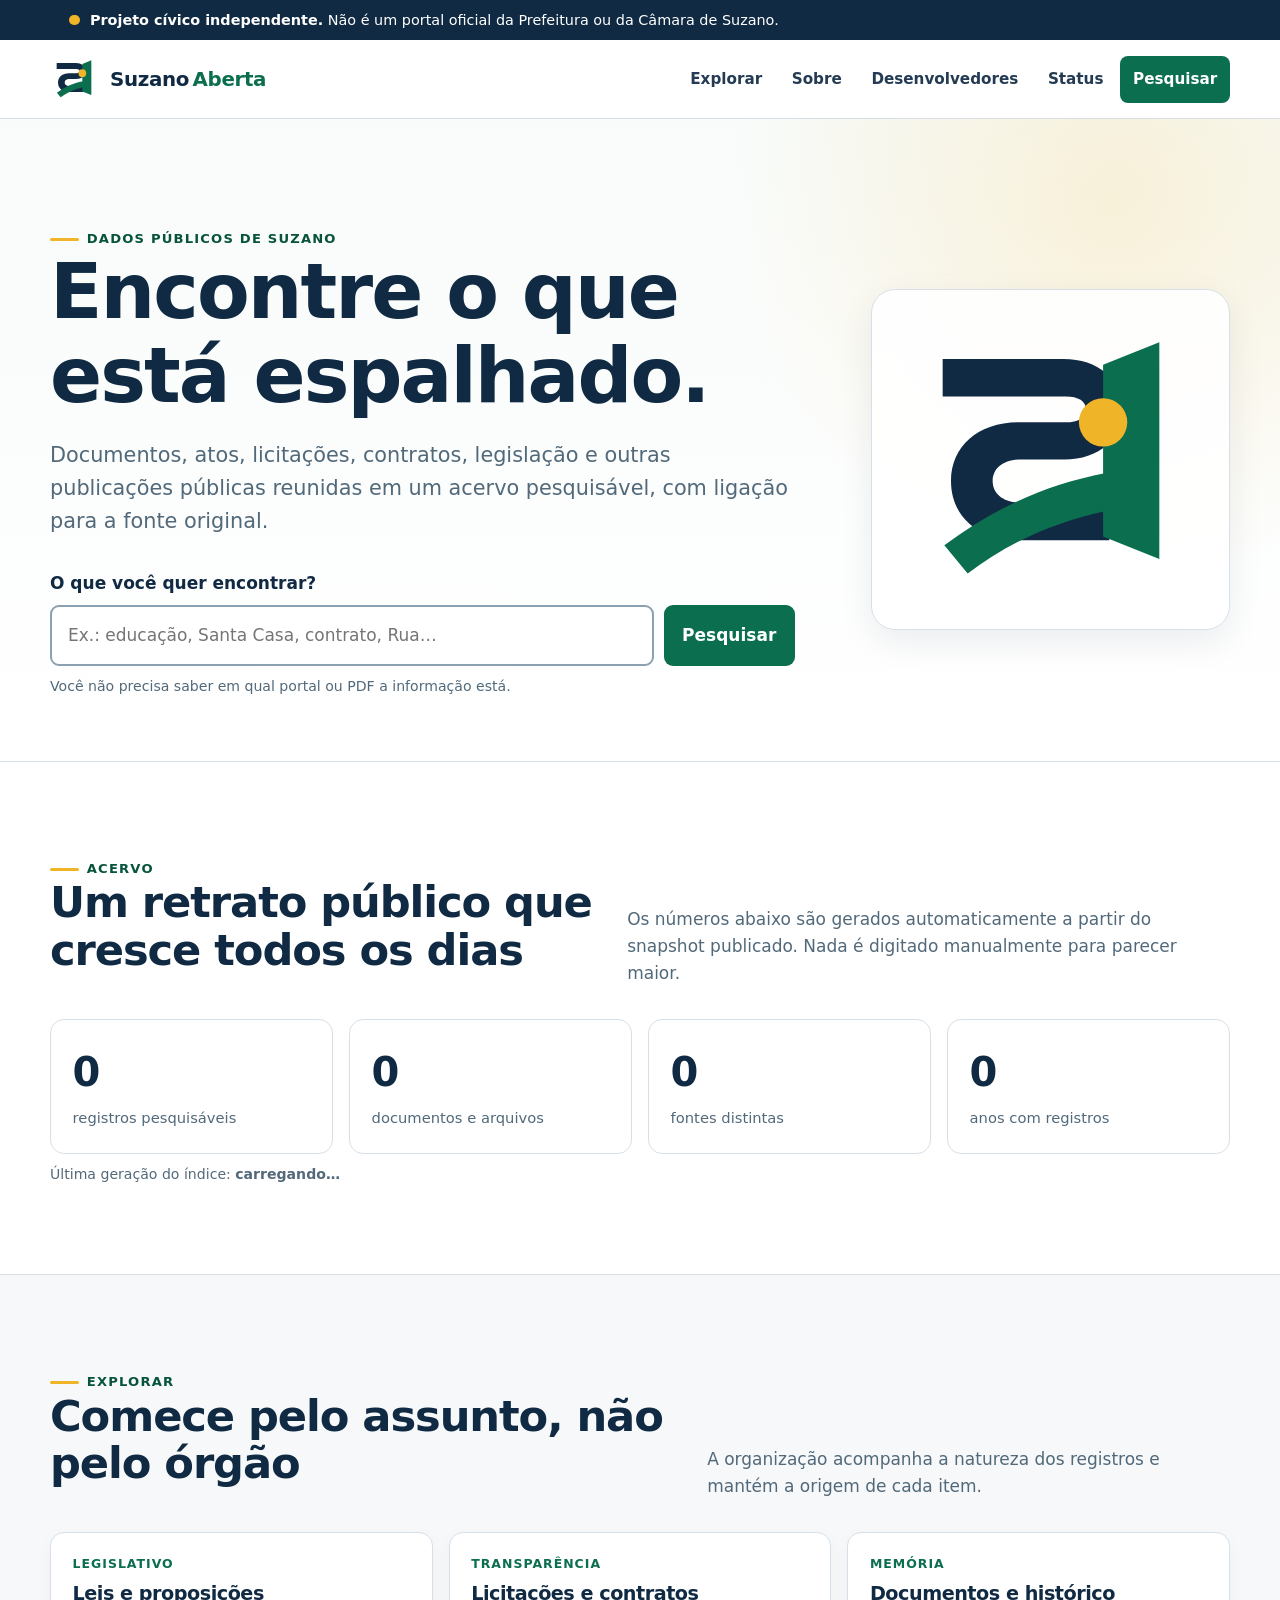
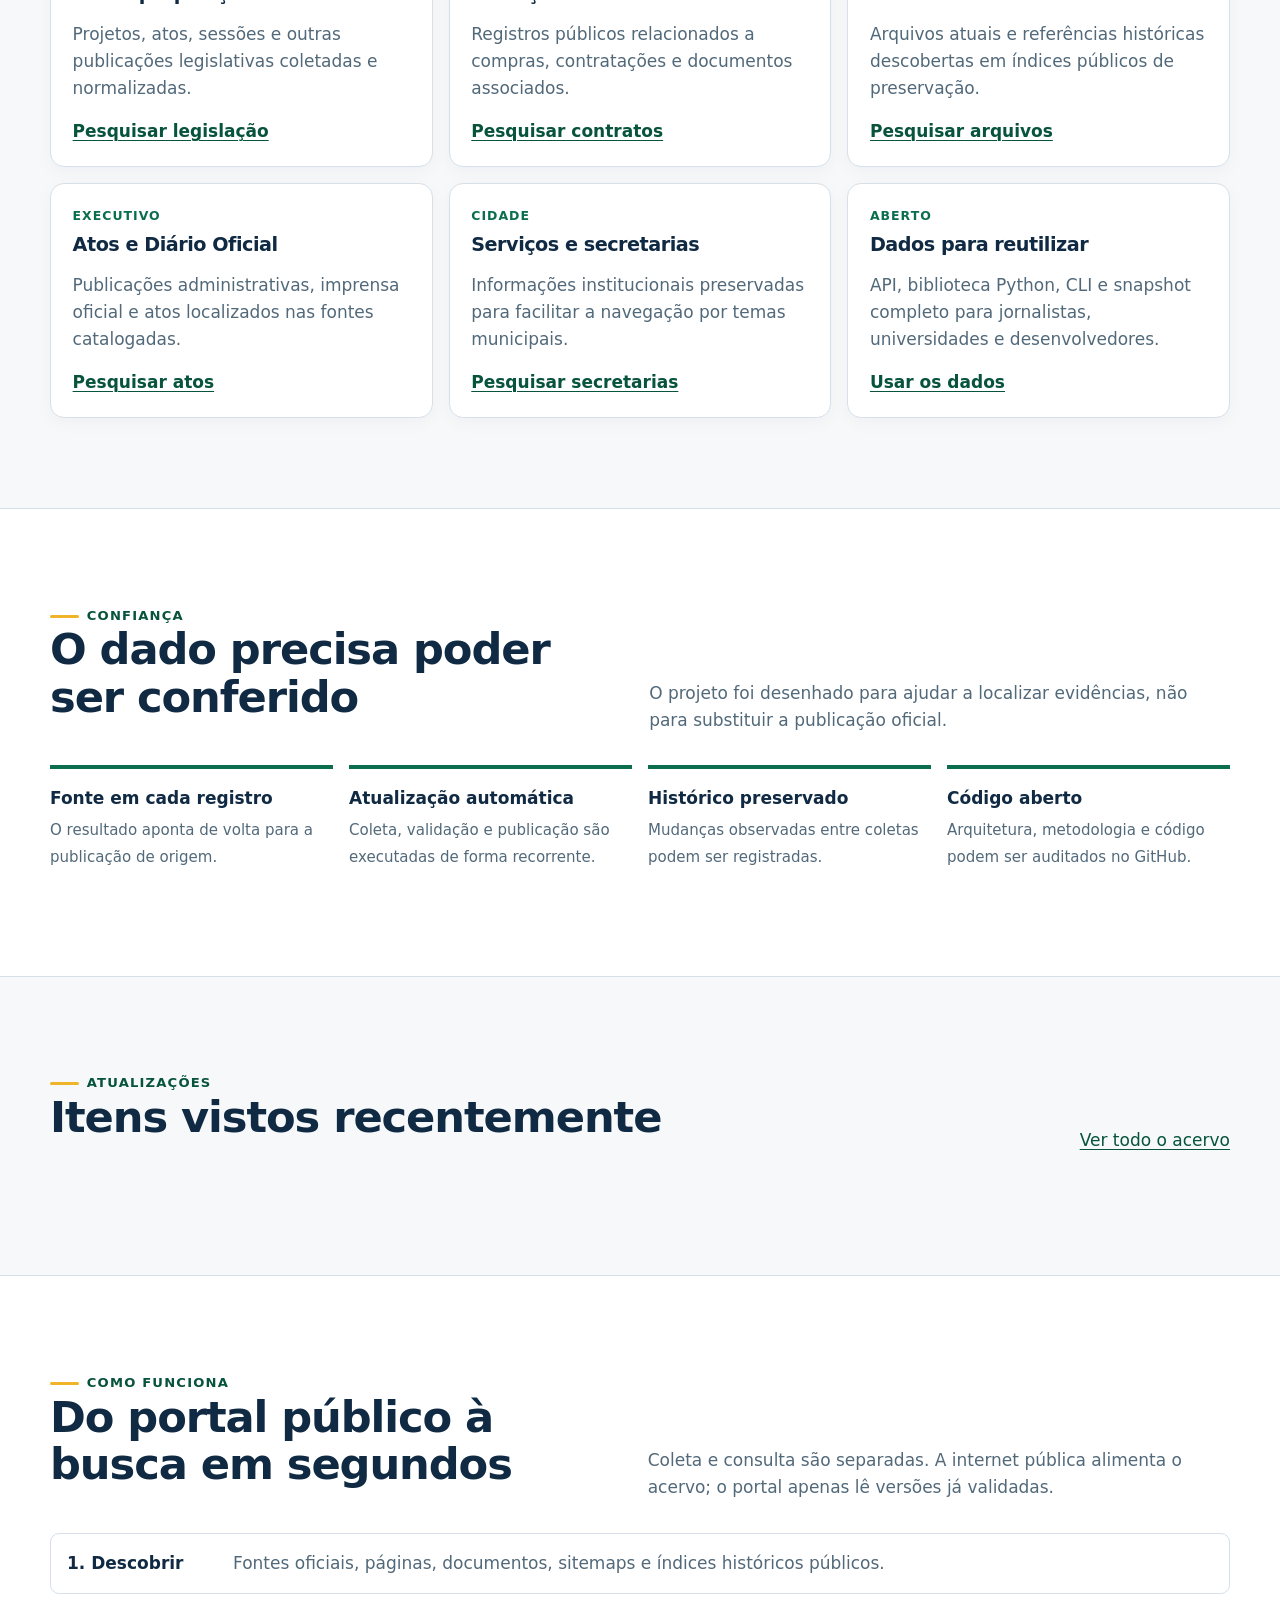
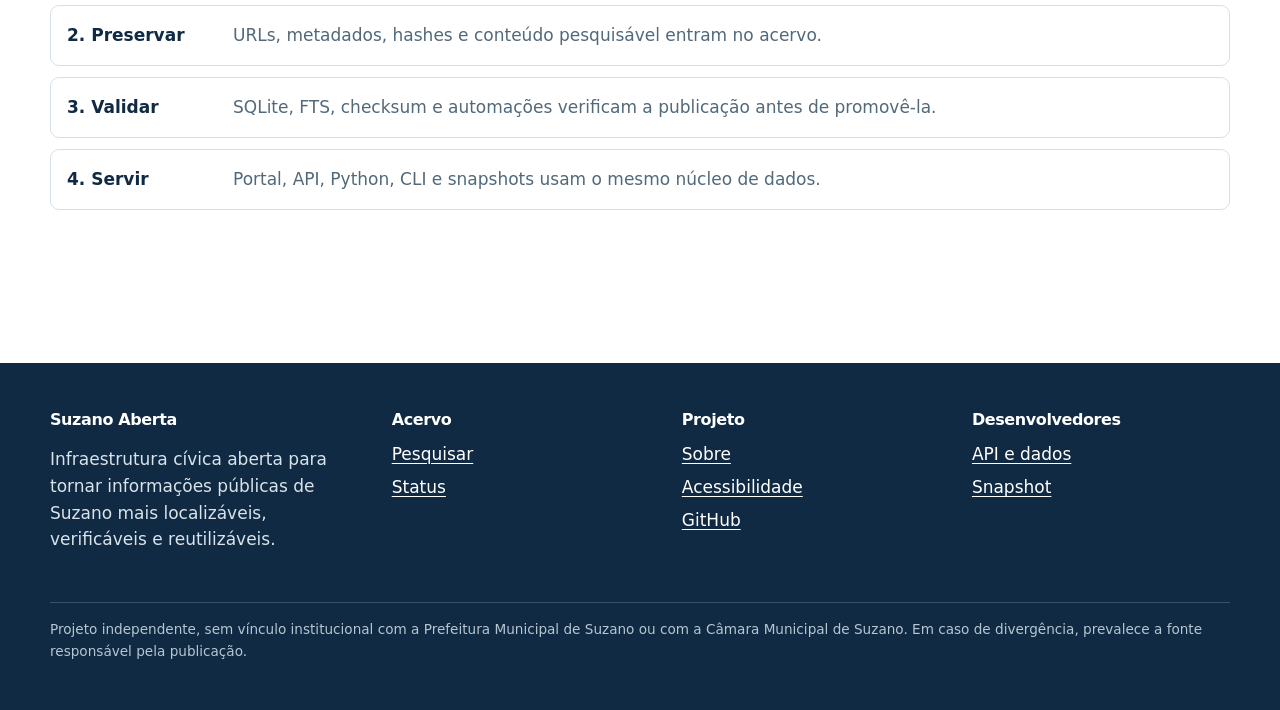
==== web/index.html @ bfa613c9 "feat: add resilient civic portal and visual identity Introduce the public GitHub Pages portal, brand" ====
<!doctype html>
<html lang="pt-BR">
<head>
  <meta charset="utf-8">
  <meta name="viewport" content="width=device-width, initial-scale=1">
  <meta name="description" content="Suzano Aberta organiza e torna pesquisáveis informações e documentos públicos relacionados a Suzano, SP.">
  <meta name="theme-color" content="#102A43">
  <meta property="og:title" content="Suzano Aberta">
  <meta property="og:description" content="Informação pública, rastreável e aberta sobre Suzano.">
  <meta property="og:type" content="website">
  <title>Suzano Aberta — informação pública de Suzano</title>
  <link rel="icon" href="./assets/favicon.svg" type="image/svg+xml">
  <link rel="manifest" href="./manifest.webmanifest">
  <link rel="stylesheet" href="./assets/styles.css">
  <script defer src="./assets/app.js"></script>
</head>
<body>
<a class="skip-link" href="#conteudo">Ir para o conteúdo</a>
<div class="independence-banner"><div class="wrap"><span class="banner-dot" aria-hidden="true"></span><span><strong>Projeto cívico independente.</strong> Não é um portal oficial da Prefeitura ou da Câmara de Suzano.</span></div></div>
<header class="site-header">
  <div class="wrap header-inner">
    <a class="brand" href="./index.html" aria-label="Suzano Aberta — início"><img src="./assets/mark.svg" alt=""><span class="brand-name"><span>Suzano</span><span>Aberta</span></span></a>
    <nav class="nav" aria-label="Navegação principal">
      <a href="./explorar.html">Explorar</a><a href="./sobre.html">Sobre</a><a href="./desenvolvedores.html">Desenvolvedores</a><a href="./status.html">Status</a><a class="nav-primary" href="./explorar.html">Pesquisar</a>
    </nav>
  </div>
</header>
<main id="conteudo">
  <section class="hero">
    <div class="wrap hero-grid">
      <div>
        <span class="eyebrow">Dados públicos de Suzano</span>
        <h1>Encontre o que está espalhado.</h1>
        <p class="lead">Documentos, atos, licitações, contratos, legislação e outras publicações públicas reunidas em um acervo pesquisável, com ligação para a fonte original.</p>
        <form class="search-box" data-search-form data-search-home="true" role="search">
          <label class="search-label" for="home-q">O que você quer encontrar?</label>
          <div class="search-row"><input id="home-q" name="q" type="search" required maxlength="200" autocomplete="off" placeholder="Ex.: educação, Santa Casa, contrato, Rua…"><button class="button" type="submit">Pesquisar</button></div>
          <p class="search-help">Você não precisa saber em qual portal ou PDF a informação está.</p>
        </form>
      </div>
      <div class="hero-card" aria-hidden="true"><img src="./assets/mark.svg" alt=""></div>
    </div>
  </section>

  <section class="section">
    <div class="wrap">
      <div class="section-head"><div><span class="eyebrow">Acervo</span><h2>Um retrato público que cresce todos os dias</h2></div><p>Os números abaixo são gerados automaticamente a partir do snapshot publicado. Nada é digitado manualmente para parecer maior.</p></div>
      <div class="stats" aria-label="Estatísticas do acervo">
        <div class="stat"><span class="stat-value" data-stat="records">—</span><span class="stat-label">registros pesquisáveis</span></div>
        <div class="stat"><span class="stat-value" data-stat="documents">—</span><span class="stat-label">documentos e arquivos</span></div>
        <div class="stat"><span class="stat-value" data-stat="sources">—</span><span class="stat-label">fontes distintas</span></div>
        <div class="stat"><span class="stat-value" data-stat="years_covered">—</span><span class="stat-label">anos com registros</span></div>
      </div>
      <p class="search-help">Última geração do índice: <strong data-generated>carregando…</strong></p>
    </div>
  </section>

  <section class="section section-tint">
    <div class="wrap">
      <div class="section-head"><div><span class="eyebrow">Explorar</span><h2>Comece pelo assunto, não pelo órgão</h2></div><p>A organização acompanha a natureza dos registros e mantém a origem de cada item.</p></div>
      <div class="cards">
        <article class="card"><div class="card-kicker">Legislativo</div><h3>Leis e proposições</h3><p>Projetos, atos, sessões e outras publicações legislativas coletadas e normalizadas.</p><a class="card-link" href="./explorar.html?q=lei">Pesquisar legislação</a></article>
        <article class="card"><div class="card-kicker">Transparência</div><h3>Licitações e contratos</h3><p>Registros públicos relacionados a compras, contratações e documentos associados.</p><a class="card-link" href="./explorar.html?q=contrato">Pesquisar contratos</a></article>
        <article class="card"><div class="card-kicker">Memória</div><h3>Documentos e histórico</h3><p>Arquivos atuais e referências históricas descobertas em índices públicos de preservação.</p><a class="card-link" href="./explorar.html?kind=arquivo&q=suzano">Pesquisar arquivos</a></article>
        <article class="card"><div class="card-kicker">Executivo</div><h3>Atos e Diário Oficial</h3><p>Publicações administrativas, imprensa oficial e atos localizados nas fontes catalogadas.</p><a class="card-link" href="./explorar.html?q=decreto">Pesquisar atos</a></article>
        <article class="card"><div class="card-kicker">Cidade</div><h3>Serviços e secretarias</h3><p>Informações institucionais preservadas para facilitar a navegação por temas municipais.</p><a class="card-link" href="./explorar.html?q=secretaria">Pesquisar secretarias</a></article>
        <article class="card"><div class="card-kicker">Aberto</div><h3>Dados para reutilizar</h3><p>API, biblioteca Python, CLI e snapshot completo para jornalistas, universidades e desenvolvedores.</p><a class="card-link" href="./desenvolvedores.html">Usar os dados</a></article>
      </div>
    </div>
  </section>

  <section class="section">
    <div class="wrap">
      <div class="section-head"><div><span class="eyebrow">Confiança</span><h2>O dado precisa poder ser conferido</h2></div><p>O projeto foi desenhado para ajudar a localizar evidências, não para substituir a publicação oficial.</p></div>
      <div class="trust-grid">
        <div class="trust-item"><strong>Fonte em cada registro</strong><span>O resultado aponta de volta para a publicação de origem.</span></div>
        <div class="trust-item"><strong>Atualização automática</strong><span>Coleta, validação e publicação são executadas de forma recorrente.</span></div>
        <div class="trust-item"><strong>Histórico preservado</strong><span>Mudanças observadas entre coletas podem ser registradas.</span></div>
        <div class="trust-item"><strong>Código aberto</strong><span>Arquitetura, metodologia e código podem ser auditados no GitHub.</span></div>
      </div>
    </div>
  </section>

  <section class="section section-tint">
    <div class="wrap">
      <div class="section-head"><div><span class="eyebrow">Atualizações</span><h2>Itens vistos recentemente</h2></div><a href="./explorar.html">Ver todo o acervo</a></div>
      <ul class="result-list" data-latest-list><li class="loading">Carregando últimas publicações…</li></ul>
    </div>
  </section>

  <section class="section">
    <div class="wrap">
      <div class="section-head"><div><span class="eyebrow">Como funciona</span><h2>Do portal público à busca em segundos</h2></div><p>Coleta e consulta são separadas. A internet pública alimenta o acervo; o portal apenas lê versões já validadas.</p></div>
      <div class="architecture">
        <div class="arch-row"><strong>1. Descobrir</strong><span>Fontes oficiais, páginas, documentos, sitemaps e índices históricos públicos.</span></div>
        <div class="arch-row"><strong>2. Preservar</strong><span>URLs, metadados, hashes e conteúdo pesquisável entram no acervo.</span></div>
        <div class="arch-row"><strong>3. Validar</strong><span>SQLite, FTS, checksum e automações verificam a publicação antes de promovê-la.</span></div>
        <div class="arch-row"><strong>4. Servir</strong><span>Portal, API, Python, CLI e snapshots usam o mesmo núcleo de dados.</span></div>
      </div>
    </div>
  </section>
</main>
<footer class="footer"><div class="wrap"><div class="footer-grid"><div><h2>Suzano Aberta</h2><p>Infraestrutura cívica aberta para tornar informações públicas de Suzano mais localizáveis, verificáveis e reutilizáveis.</p></div><div><h3>Acervo</h3><ul><li><a href="./explorar.html">Pesquisar</a></li><li><a href="./status.html">Status</a></li></ul></div><div><h3>Projeto</h3><ul><li><a href="./sobre.html">Sobre</a></li><li><a href="./acessibilidade.html">Acessibilidade</a></li><li><a href="https://github.com/MukaSanches/suzano-aberta">GitHub</a></li></ul></div><div><h3>Desenvolvedores</h3><ul><li><a href="./desenvolvedores.html">API e dados</a></li><li><a href="https://github.com/MukaSanches/suzano-aberta/releases/tag/data-latest">Snapshot</a></li></ul></div></div><div class="footer-small">Projeto independente, sem vínculo institucional com a Prefeitura Municipal de Suzano ou com a Câmara Municipal de Suzano. Em caso de divergência, prevalece a fonte responsável pela publicação.</div></div></footer>
</body>
</html>
---- web/assets/styles.css ----
:root {
  color-scheme: light;
  --ink: #102a43;
  --ink-2: #243b53;
  --muted: #52697a;
  --green: #0b6e4f;
  --green-dark: #07533c;
  --green-soft: #e9f5ef;
  --gold: #f0b429;
  --gold-soft: #fff7d6;
  --surface: #ffffff;
  --surface-2: #f6f8fa;
  --surface-3: #edf2f7;
  --line: #d7e0e8;
  --danger: #a61b1b;
  --focus: #ffbf47;
  --shadow: 0 12px 34px rgba(16, 42, 67, .08);
  --radius: 14px;
  --radius-sm: 9px;
  --max: 1180px;
}

* { box-sizing: border-box; }
html { scroll-behavior: smooth; }
body {
  margin: 0;
  background: var(--surface);
  color: var(--ink-2);
  font-family: Inter, ui-sans-serif, system-ui, -apple-system, BlinkMacSystemFont, "Segoe UI", sans-serif;
  font-size: 17px;
  line-height: 1.58;
  text-rendering: optimizeLegibility;
}
img, svg { max-width: 100%; }
a { color: var(--green-dark); text-decoration-thickness: .08em; text-underline-offset: .18em; }
a:hover { text-decoration-thickness: .13em; }
button, input, select { font: inherit; }
button, a, input, select { -webkit-tap-highlight-color: transparent; }
:focus-visible { outline: 4px solid var(--focus); outline-offset: 3px; }
[hidden] { display: none !important; }

.skip-link {
  position: fixed; z-index: 1000; left: 1rem; top: 1rem;
  transform: translateY(-180%); background: #fff; color: #000;
  padding: .75rem 1rem; border: 2px solid #000; font-weight: 700;
}
.skip-link:focus { transform: none; }

.independence-banner { background: var(--ink); color: #fff; font-size: .9rem; }
.independence-banner .wrap { padding: .55rem 1.2rem; display: flex; gap: .65rem; align-items: center; }
.independence-banner strong { color: #fff; }
.independence-banner a { color: #fff; }
.banner-dot { width: .65rem; height: .65rem; border-radius: 50%; background: var(--gold); flex: 0 0 auto; }

.wrap { width: min(100% - 2rem, var(--max)); margin-inline: auto; }
.site-header { border-bottom: 1px solid var(--line); background: rgba(255,255,255,.96); position: sticky; top: 0; z-index: 50; backdrop-filter: blur(10px); }
.header-inner { min-height: 78px; display: flex; align-items: center; justify-content: space-between; gap: 1.5rem; }
.brand { display: inline-flex; align-items: center; gap: .75rem; color: var(--ink); text-decoration: none; font-weight: 800; letter-spacing: -.02em; }
.brand img { width: 48px; height: 48px; }
.brand-name { display: flex; gap: .22rem; font-size: 1.24rem; white-space: nowrap; }
.brand-name span:last-child { color: var(--green); }
.nav { display: flex; flex-wrap: wrap; gap: .25rem; align-items: center; }
.nav a { text-decoration: none; color: var(--ink-2); padding: .7rem .8rem; border-radius: .5rem; font-weight: 650; font-size: .95rem; }
.nav a:hover, .nav a[aria-current="page"] { background: var(--surface-2); color: var(--ink); }
.nav .nav-primary { background: var(--green); color: #fff; }
.nav .nav-primary:hover { background: var(--green-dark); color: #fff; }

.hero { padding: clamp(3.2rem, 8vw, 7rem) 0 4rem; background:
  radial-gradient(circle at 87% 13%, rgba(240,180,41,.16), transparent 24rem),
  linear-gradient(180deg, #f8fbfa 0%, #fff 100%); border-bottom: 1px solid var(--line); }
.hero-grid { display: grid; grid-template-columns: minmax(0, 1.35fr) minmax(270px, .65fr); gap: clamp(2rem, 6vw, 5rem); align-items: center; }
.eyebrow { display: inline-flex; align-items: center; gap: .5rem; color: var(--green-dark); font-weight: 800; font-size: .82rem; letter-spacing: .09em; text-transform: uppercase; }
.eyebrow::before { content: ""; width: 1.8rem; height: 3px; background: var(--gold); border-radius: 4px; }
h1, h2, h3 { color: var(--ink); line-height: 1.1; margin: 0 0 .75rem; letter-spacing: -.025em; }
h1 { font-size: clamp(2.55rem, 6vw, 5rem); max-width: 13ch; }
h2 { font-size: clamp(1.8rem, 4vw, 2.7rem); }
h3 { font-size: 1.2rem; }
.lead { font-size: clamp(1.08rem, 2vw, 1.3rem); max-width: 65ch; color: var(--muted); }
.hero-card { border: 1px solid var(--line); border-radius: 24px; padding: 1.2rem; box-shadow: var(--shadow); background: rgba(255,255,255,.92); }
.hero-card img { display: block; width: 100%; max-width: 300px; margin: auto; }

.search-box { margin-top: 2rem; max-width: 790px; }
.search-label { display: block; color: var(--ink); font-weight: 800; margin-bottom: .5rem; }
.search-row { display: grid; grid-template-columns: minmax(0, 1fr) auto; gap: .6rem; }
.search-row input { min-width: 0; width: 100%; border: 2px solid #8ba1b1; border-radius: var(--radius-sm); padding: .95rem 1rem; color: var(--ink); background: #fff; }
.search-row input:hover { border-color: var(--ink-2); }
.button { display: inline-flex; align-items: center; justify-content: center; gap: .45rem; border: 0; border-radius: var(--radius-sm); padding: .9rem 1.15rem; font-weight: 800; cursor: pointer; text-decoration: none; background: var(--green); color: #fff; }
.button:hover { background: var(--green-dark); color: #fff; }
.button-secondary { background: var(--ink); }
.button-secondary:hover { background: #081d2f; }
.button-quiet { background: var(--surface-2); color: var(--ink); border: 1px solid var(--line); }
.button-quiet:hover { background: var(--surface-3); color: var(--ink); }
.search-help { margin: .55rem 0 0; color: var(--muted); font-size: .88rem; }

.section { padding: clamp(3.4rem, 7vw, 6rem) 0; }
.section-tint { background: var(--surface-2); border-block: 1px solid var(--line); }
.section-head { display: flex; justify-content: space-between; gap: 2rem; align-items: end; margin-bottom: 2rem; }
.section-head p { max-width: 62ch; color: var(--muted); margin: 0; }

.stats { display: grid; grid-template-columns: repeat(4, minmax(0,1fr)); gap: 1rem; }
.stat { padding: 1.35rem; border: 1px solid var(--line); border-radius: var(--radius); background: #fff; }
.stat-value { display: block; color: var(--ink); font-weight: 850; font-size: clamp(1.65rem, 4vw, 2.5rem); letter-spacing: -.03em; }
.stat-label { color: var(--muted); font-size: .92rem; }

.cards { display: grid; grid-template-columns: repeat(3, minmax(0,1fr)); gap: 1rem; }
.card { border: 1px solid var(--line); border-radius: var(--radius); padding: 1.35rem; background: #fff; box-shadow: 0 5px 18px rgba(16,42,67,.035); }
.card p { color: var(--muted); margin-bottom: 0; }
.card-kicker { font-size: .78rem; font-weight: 800; text-transform: uppercase; color: var(--green); letter-spacing: .08em; margin-bottom: .55rem; }
.card-link { display: inline-flex; margin-top: 1rem; font-weight: 750; }

.trust-grid { display: grid; grid-template-columns: repeat(4,minmax(0,1fr)); gap: 1rem; }
.trust-item { padding: 1rem 0; border-top: 4px solid var(--green); }
.trust-item strong { display: block; color: var(--ink); margin-bottom: .25rem; }
.trust-item span { color: var(--muted); font-size: .94rem; }

.notice { border-left: 5px solid var(--gold); background: var(--gold-soft); padding: 1rem 1.1rem; border-radius: 0 var(--radius-sm) var(--radius-sm) 0; }
.notice strong { color: var(--ink); }
.status-line { display: inline-flex; align-items: center; gap: .45rem; color: var(--muted); font-size: .9rem; }
.status-dot { width: .65rem; height: .65rem; border-radius: 50%; background: #687a8a; }
.status-dot.ok { background: #16854c; }
.status-dot.warn { background: #d68100; }
.status-dot.bad { background: #c92a2a; }

.results-shell { display: grid; grid-template-columns: 260px minmax(0,1fr); gap: 2rem; align-items: start; }
.filters { border: 1px solid var(--line); border-radius: var(--radius); padding: 1rem; background: #fff; position: sticky; top: 100px; }
.field { margin-bottom: 1rem; }
.field label { display: block; color: var(--ink); font-weight: 750; margin-bottom: .4rem; }
.field select, .field input { width: 100%; border: 1px solid #8ba1b1; border-radius: 8px; padding: .7rem; background: #fff; color: var(--ink); }
.result-meta { display: flex; flex-wrap: wrap; gap: .45rem .8rem; color: var(--muted); font-size: .85rem; }
.result-list { list-style: none; margin: 0; padding: 0; }
.result { padding: 1.35rem 0; border-bottom: 1px solid var(--line); }
.result:first-child { padding-top: .4rem; }
.result-title { margin: .2rem 0 .35rem; font-size: 1.2rem; }
.result-title a { color: var(--ink); }
.tag { display: inline-flex; align-items: center; border-radius: 999px; padding: .23rem .58rem; font-size: .76rem; font-weight: 800; background: var(--green-soft); color: var(--green-dark); }
.result-actions { display: flex; flex-wrap: wrap; gap: .8rem; margin-top: .65rem; font-size: .92rem; }
.result-count { font-weight: 750; color: var(--ink); }
.empty { padding: 2rem; background: var(--surface-2); border: 1px dashed #a9b9c5; border-radius: var(--radius); }
.loading { display: inline-flex; gap: .55rem; align-items: center; color: var(--muted); }
.loading::before { content: ""; width: .9rem; height: .9rem; border-radius: 50%; border: 2px solid var(--line); border-top-color: var(--green); animation: spin .7s linear infinite; }
@keyframes spin { to { transform: rotate(360deg); } }

.page-hero { padding: 3.5rem 0 2.7rem; background: var(--surface-2); border-bottom: 1px solid var(--line); }
.page-hero h1 { font-size: clamp(2.2rem, 5vw, 3.8rem); max-width: none; }
.prose { max-width: 790px; }
.prose h2 { margin-top: 2.6rem; font-size: 1.8rem; }
.prose h3 { margin-top: 2rem; }
.prose p, .prose li { color: #334e68; }
.prose code, pre { font-family: ui-monospace, SFMono-Regular, Menlo, Consolas, monospace; }
pre { overflow-x: auto; background: #081d2f; color: #eef6fb; padding: 1rem; border-radius: var(--radius-sm); line-height: 1.5; }
code { font-size: .9em; }
.table-wrap { overflow-x: auto; }
table { border-collapse: collapse; width: 100%; }
th, td { text-align: left; padding: .75rem; border-bottom: 1px solid var(--line); vertical-align: top; }
th { color: var(--ink); background: var(--surface-2); }

.architecture { display: grid; gap: .7rem; margin-top: 1.6rem; }
.arch-row { display: grid; grid-template-columns: 150px 1fr; gap: 1rem; padding: 1rem; border: 1px solid var(--line); border-radius: var(--radius-sm); }
.arch-row strong { color: var(--ink); }
.arch-row span { color: var(--muted); }

.footer { margin-top: 4rem; padding: 3rem 0; background: var(--ink); color: #d9e3ea; }
.footer a { color: #fff; }
.footer-grid { display: grid; grid-template-columns: 1.2fr repeat(3,1fr); gap: 2rem; }
.footer h2, .footer h3 { color: #fff; font-size: 1rem; }
.footer ul { list-style: none; padding: 0; margin: .5rem 0 0; }
.footer li { margin: .4rem 0; }
.footer-small { margin-top: 2rem; padding-top: 1rem; border-top: 1px solid rgba(255,255,255,.18); font-size: .85rem; color: #b7c6d1; }

@media (max-width: 900px) {
  .header-inner { align-items: flex-start; padding: .75rem 0; flex-direction: column; gap: .5rem; }
  .site-header { position: static; }
  .nav { width: 100%; overflow-x: auto; flex-wrap: nowrap; padding-bottom: .25rem; }
  .hero-grid, .results-shell { grid-template-columns: 1fr; }
  .hero-card { display: none; }
  .filters { position: static; }
  .stats, .trust-grid { grid-template-columns: repeat(2,minmax(0,1fr)); }
  .cards { grid-template-columns: repeat(2,minmax(0,1fr)); }
  .footer-grid { grid-template-columns: repeat(2,minmax(0,1fr)); }
}

@media (max-width: 620px) {
  body { font-size: 16px; }
  .wrap { width: min(100% - 1.25rem, var(--max)); }
  .search-row { grid-template-columns: 1fr; }
  .stats, .trust-grid, .cards, .footer-grid { grid-template-columns: 1fr; }
  .section-head { align-items: flex-start; flex-direction: column; gap: .7rem; }
  .arch-row { grid-template-columns: 1fr; gap: .2rem; }
}

@media (prefers-reduced-motion: reduce) {
  *, *::before, *::after { scroll-behavior: auto !important; animation-duration: .001ms !important; animation-iteration-count: 1 !important; transition-duration: .001ms !important; }
}

@media print {
  .independence-banner, .site-header, .footer, .search-box, .filters, .button { display: none !important; }
  body { color: #000; background: #fff; }
  a { color: #000; text-decoration: underline; }
}
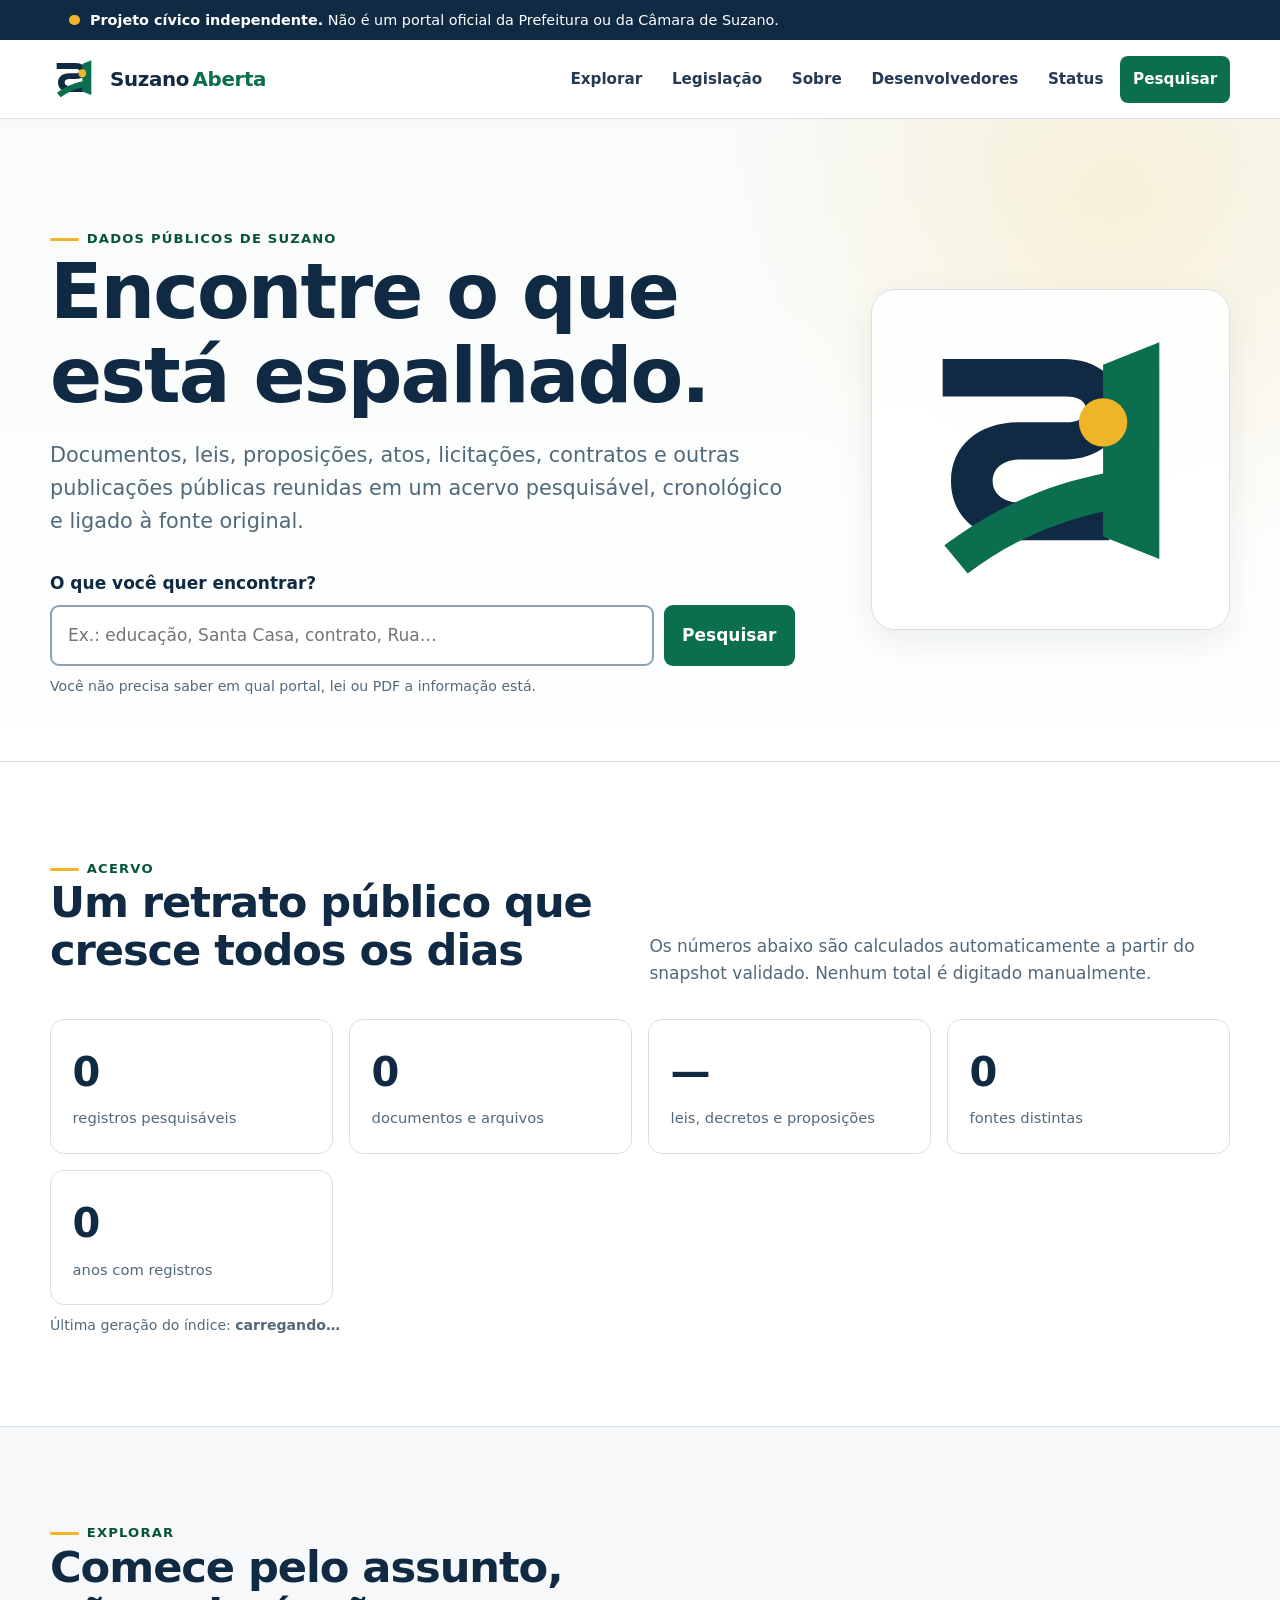
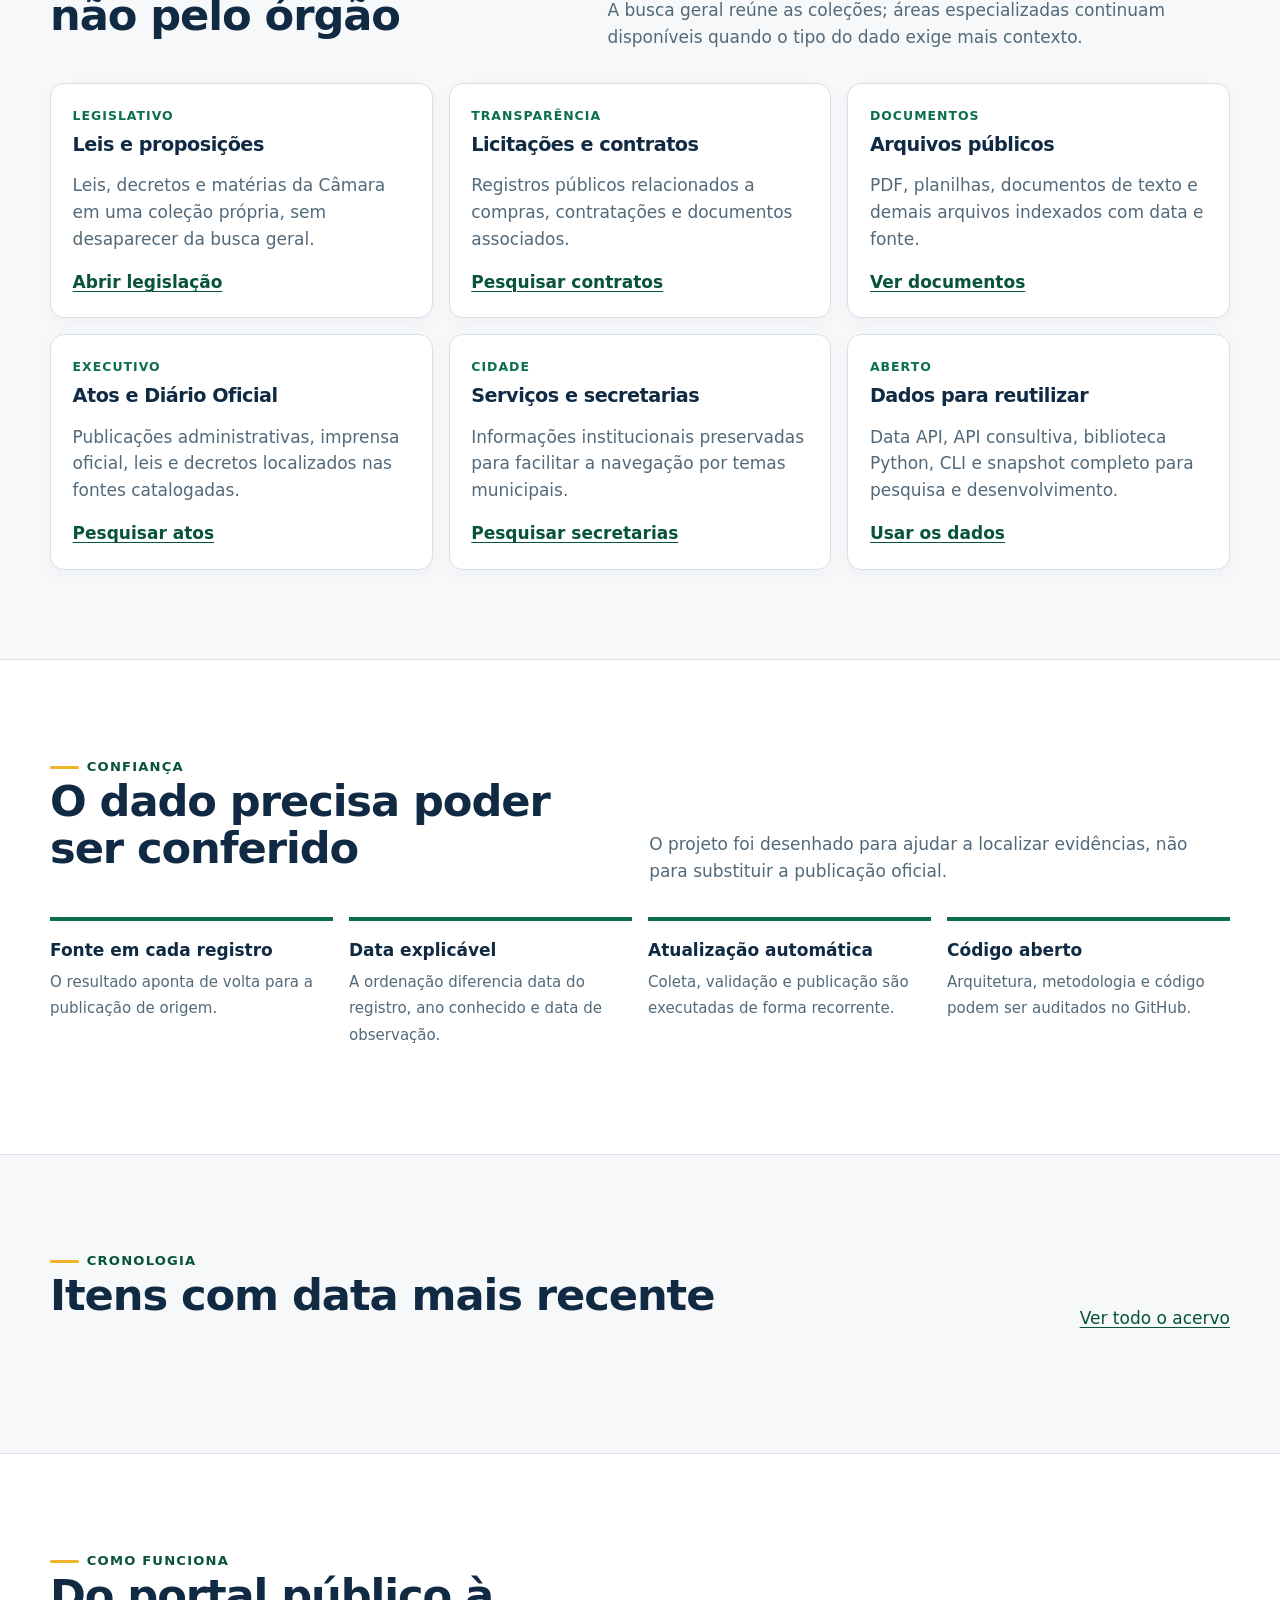
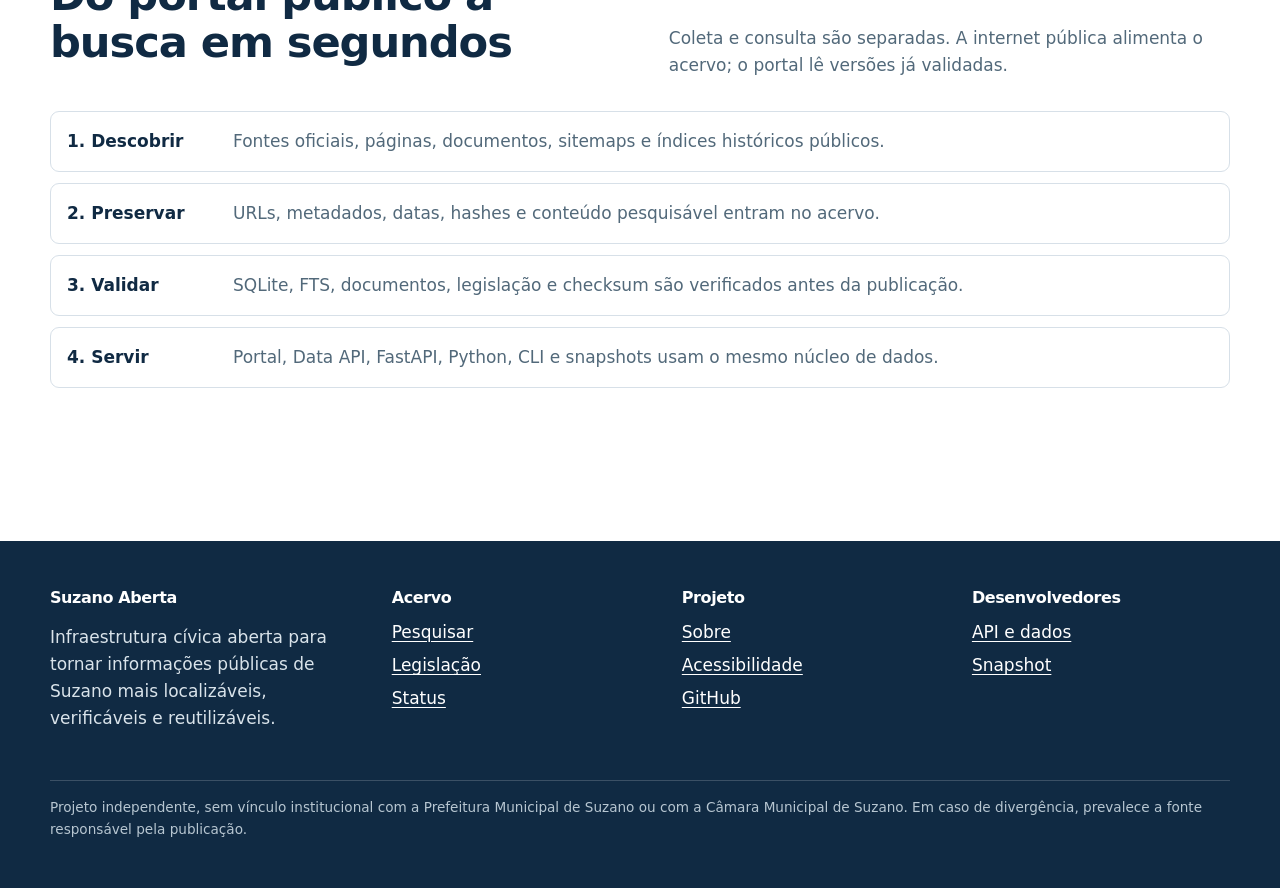
==== commit e3c2b036: "feat: surface legislation and richer live collection metrics" ====
--- a/web/index.html
+++ b/web/index.html
@@ -21,7 +21,7 @@
   <div class="wrap header-inner">
     <a class="brand" href="./index.html" aria-label="Suzano Aberta — início"><img src="./assets/mark.svg" alt=""><span class="brand-name"><span>Suzano</span><span>Aberta</span></span></a>
     <nav class="nav" aria-label="Navegação principal">
-      <a href="./explorar.html">Explorar</a><a href="./sobre.html">Sobre</a><a href="./desenvolvedores.html">Desenvolvedores</a><a href="./status.html">Status</a><a class="nav-primary" href="./explorar.html">Pesquisar</a>
+      <a href="./explorar.html">Explorar</a><a href="./legislacao.html">Legislação</a><a href="./sobre.html">Sobre</a><a href="./desenvolvedores.html">Desenvolvedores</a><a href="./status.html">Status</a><a class="nav-primary" href="./explorar.html">Pesquisar</a>
     </nav>
   </div>
 </header>
@@ -31,11 +31,11 @@
       <div>
         <span class="eyebrow">Dados públicos de Suzano</span>
         <h1>Encontre o que está espalhado.</h1>
-        <p class="lead">Documentos, atos, licitações, contratos, legislação e outras publicações públicas reunidas em um acervo pesquisável, com ligação para a fonte original.</p>
+        <p class="lead">Documentos, leis, proposições, atos, licitações, contratos e outras publicações públicas reunidas em um acervo pesquisável, cronológico e ligado à fonte original.</p>
         <form class="search-box" data-search-form data-search-home="true" role="search">
           <label class="search-label" for="home-q">O que você quer encontrar?</label>
           <div class="search-row"><input id="home-q" name="q" type="search" required maxlength="200" autocomplete="off" placeholder="Ex.: educação, Santa Casa, contrato, Rua…"><button class="button" type="submit">Pesquisar</button></div>
-          <p class="search-help">Você não precisa saber em qual portal ou PDF a informação está.</p>
+          <p class="search-help">Você não precisa saber em qual portal, lei ou PDF a informação está.</p>
         </form>
       </div>
       <div class="hero-card" aria-hidden="true"><img src="./assets/mark.svg" alt=""></div>
@@ -44,10 +44,11 @@
 
   <section class="section">
     <div class="wrap">
-      <div class="section-head"><div><span class="eyebrow">Acervo</span><h2>Um retrato público que cresce todos os dias</h2></div><p>Os números abaixo são gerados automaticamente a partir do snapshot publicado. Nada é digitado manualmente para parecer maior.</p></div>
+      <div class="section-head"><div><span class="eyebrow">Acervo</span><h2>Um retrato público que cresce todos os dias</h2></div><p>Os números abaixo são calculados automaticamente a partir do snapshot validado. Nenhum total é digitado manualmente.</p></div>
       <div class="stats" aria-label="Estatísticas do acervo">
         <div class="stat"><span class="stat-value" data-stat="records">—</span><span class="stat-label">registros pesquisáveis</span></div>
         <div class="stat"><span class="stat-value" data-stat="documents">—</span><span class="stat-label">documentos e arquivos</span></div>
+        <div class="stat"><span class="stat-value" data-stat="legislation">—</span><span class="stat-label">leis, decretos e proposições</span></div>
         <div class="stat"><span class="stat-value" data-stat="sources">—</span><span class="stat-label">fontes distintas</span></div>
         <div class="stat"><span class="stat-value" data-stat="years_covered">—</span><span class="stat-label">anos com registros</span></div>
       </div>
@@ -57,14 +58,14 @@
 
   <section class="section section-tint">
     <div class="wrap">
-      <div class="section-head"><div><span class="eyebrow">Explorar</span><h2>Comece pelo assunto, não pelo órgão</h2></div><p>A organização acompanha a natureza dos registros e mantém a origem de cada item.</p></div>
+      <div class="section-head"><div><span class="eyebrow">Explorar</span><h2>Comece pelo assunto, não pelo órgão</h2></div><p>A busca geral reúne as coleções; áreas especializadas continuam disponíveis quando o tipo do dado exige mais contexto.</p></div>
       <div class="cards">
-        <article class="card"><div class="card-kicker">Legislativo</div><h3>Leis e proposições</h3><p>Projetos, atos, sessões e outras publicações legislativas coletadas e normalizadas.</p><a class="card-link" href="./explorar.html?q=lei">Pesquisar legislação</a></article>
+        <article class="card"><div class="card-kicker">Legislativo</div><h3>Leis e proposições</h3><p>Leis, decretos e matérias da Câmara em uma coleção própria, sem desaparecer da busca geral.</p><a class="card-link" href="./legislacao.html">Abrir legislação</a></article>
         <article class="card"><div class="card-kicker">Transparência</div><h3>Licitações e contratos</h3><p>Registros públicos relacionados a compras, contratações e documentos associados.</p><a class="card-link" href="./explorar.html?q=contrato">Pesquisar contratos</a></article>
-        <article class="card"><div class="card-kicker">Memória</div><h3>Documentos e histórico</h3><p>Arquivos atuais e referências históricas descobertas em índices públicos de preservação.</p><a class="card-link" href="./explorar.html?kind=arquivo&q=suzano">Pesquisar arquivos</a></article>
-        <article class="card"><div class="card-kicker">Executivo</div><h3>Atos e Diário Oficial</h3><p>Publicações administrativas, imprensa oficial e atos localizados nas fontes catalogadas.</p><a class="card-link" href="./explorar.html?q=decreto">Pesquisar atos</a></article>
+        <article class="card"><div class="card-kicker">Documentos</div><h3>Arquivos públicos</h3><p>PDF, planilhas, documentos de texto e demais arquivos indexados com data e fonte.</p><a class="card-link" href="./explorar.html?scope=documents">Ver documentos</a></article>
+        <article class="card"><div class="card-kicker">Executivo</div><h3>Atos e Diário Oficial</h3><p>Publicações administrativas, imprensa oficial, leis e decretos localizados nas fontes catalogadas.</p><a class="card-link" href="./explorar.html?q=decreto">Pesquisar atos</a></article>
         <article class="card"><div class="card-kicker">Cidade</div><h3>Serviços e secretarias</h3><p>Informações institucionais preservadas para facilitar a navegação por temas municipais.</p><a class="card-link" href="./explorar.html?q=secretaria">Pesquisar secretarias</a></article>
-        <article class="card"><div class="card-kicker">Aberto</div><h3>Dados para reutilizar</h3><p>API, biblioteca Python, CLI e snapshot completo para jornalistas, universidades e desenvolvedores.</p><a class="card-link" href="./desenvolvedores.html">Usar os dados</a></article>
+        <article class="card"><div class="card-kicker">Aberto</div><h3>Dados para reutilizar</h3><p>Data API, API consultiva, biblioteca Python, CLI e snapshot completo para pesquisa e desenvolvimento.</p><a class="card-link" href="./desenvolvedores.html">Usar os dados</a></article>
       </div>
     </div>
   </section>
@@ -74,8 +75,8 @@
       <div class="section-head"><div><span class="eyebrow">Confiança</span><h2>O dado precisa poder ser conferido</h2></div><p>O projeto foi desenhado para ajudar a localizar evidências, não para substituir a publicação oficial.</p></div>
       <div class="trust-grid">
         <div class="trust-item"><strong>Fonte em cada registro</strong><span>O resultado aponta de volta para a publicação de origem.</span></div>
+        <div class="trust-item"><strong>Data explicável</strong><span>A ordenação diferencia data do registro, ano conhecido e data de observação.</span></div>
         <div class="trust-item"><strong>Atualização automática</strong><span>Coleta, validação e publicação são executadas de forma recorrente.</span></div>
-        <div class="trust-item"><strong>Histórico preservado</strong><span>Mudanças observadas entre coletas podem ser registradas.</span></div>
         <div class="trust-item"><strong>Código aberto</strong><span>Arquitetura, metodologia e código podem ser auditados no GitHub.</span></div>
       </div>
     </div>
@@ -83,23 +84,23 @@
 
   <section class="section section-tint">
     <div class="wrap">
-      <div class="section-head"><div><span class="eyebrow">Atualizações</span><h2>Itens vistos recentemente</h2></div><a href="./explorar.html">Ver todo o acervo</a></div>
-      <ul class="result-list" data-latest-list><li class="loading">Carregando últimas publicações…</li></ul>
+      <div class="section-head"><div><span class="eyebrow">Cronologia</span><h2>Itens com data mais recente</h2></div><a href="./explorar.html">Ver todo o acervo</a></div>
+      <ul class="result-list" data-latest-list><li class="loading">Carregando publicações mais recentes…</li></ul>
     </div>
   </section>
 
   <section class="section">
     <div class="wrap">
-      <div class="section-head"><div><span class="eyebrow">Como funciona</span><h2>Do portal público à busca em segundos</h2></div><p>Coleta e consulta são separadas. A internet pública alimenta o acervo; o portal apenas lê versões já validadas.</p></div>
+      <div class="section-head"><div><span class="eyebrow">Como funciona</span><h2>Do portal público à busca em segundos</h2></div><p>Coleta e consulta são separadas. A internet pública alimenta o acervo; o portal lê versões já validadas.</p></div>
       <div class="architecture">
         <div class="arch-row"><strong>1. Descobrir</strong><span>Fontes oficiais, páginas, documentos, sitemaps e índices históricos públicos.</span></div>
-        <div class="arch-row"><strong>2. Preservar</strong><span>URLs, metadados, hashes e conteúdo pesquisável entram no acervo.</span></div>
-        <div class="arch-row"><strong>3. Validar</strong><span>SQLite, FTS, checksum e automações verificam a publicação antes de promovê-la.</span></div>
-        <div class="arch-row"><strong>4. Servir</strong><span>Portal, API, Python, CLI e snapshots usam o mesmo núcleo de dados.</span></div>
+        <div class="arch-row"><strong>2. Preservar</strong><span>URLs, metadados, datas, hashes e conteúdo pesquisável entram no acervo.</span></div>
+        <div class="arch-row"><strong>3. Validar</strong><span>SQLite, FTS, documentos, legislação e checksum são verificados antes da publicação.</span></div>
+        <div class="arch-row"><strong>4. Servir</strong><span>Portal, Data API, FastAPI, Python, CLI e snapshots usam o mesmo núcleo de dados.</span></div>
       </div>
     </div>
   </section>
 </main>
-<footer class="footer"><div class="wrap"><div class="footer-grid"><div><h2>Suzano Aberta</h2><p>Infraestrutura cívica aberta para tornar informações públicas de Suzano mais localizáveis, verificáveis e reutilizáveis.</p></div><div><h3>Acervo</h3><ul><li><a href="./explorar.html">Pesquisar</a></li><li><a href="./status.html">Status</a></li></ul></div><div><h3>Projeto</h3><ul><li><a href="./sobre.html">Sobre</a></li><li><a href="./acessibilidade.html">Acessibilidade</a></li><li><a href="https://github.com/MukaSanches/suzano-aberta">GitHub</a></li></ul></div><div><h3>Desenvolvedores</h3><ul><li><a href="./desenvolvedores.html">API e dados</a></li><li><a href="https://github.com/MukaSanches/suzano-aberta/releases/tag/data-latest">Snapshot</a></li></ul></div></div><div class="footer-small">Projeto independente, sem vínculo institucional com a Prefeitura Municipal de Suzano ou com a Câmara Municipal de Suzano. Em caso de divergência, prevalece a fonte responsável pela publicação.</div></div></footer>
+<footer class="footer"><div class="wrap"><div class="footer-grid"><div><h2>Suzano Aberta</h2><p>Infraestrutura cívica aberta para tornar informações públicas de Suzano mais localizáveis, verificáveis e reutilizáveis.</p></div><div><h3>Acervo</h3><ul><li><a href="./explorar.html">Pesquisar</a></li><li><a href="./legislacao.html">Legislação</a></li><li><a href="./status.html">Status</a></li></ul></div><div><h3>Projeto</h3><ul><li><a href="./sobre.html">Sobre</a></li><li><a href="./acessibilidade.html">Acessibilidade</a></li><li><a href="https://github.com/MukaSanches/suzano-aberta">GitHub</a></li></ul></div><div><h3>Desenvolvedores</h3><ul><li><a href="./desenvolvedores.html">API e dados</a></li><li><a href="https://github.com/MukaSanches/suzano-aberta/releases/tag/data-latest">Snapshot</a></li></ul></div></div><div class="footer-small">Projeto independente, sem vínculo institucional com a Prefeitura Municipal de Suzano ou com a Câmara Municipal de Suzano. Em caso de divergência, prevalece a fonte responsável pela publicação.</div></div></footer>
 </body>
 </html>
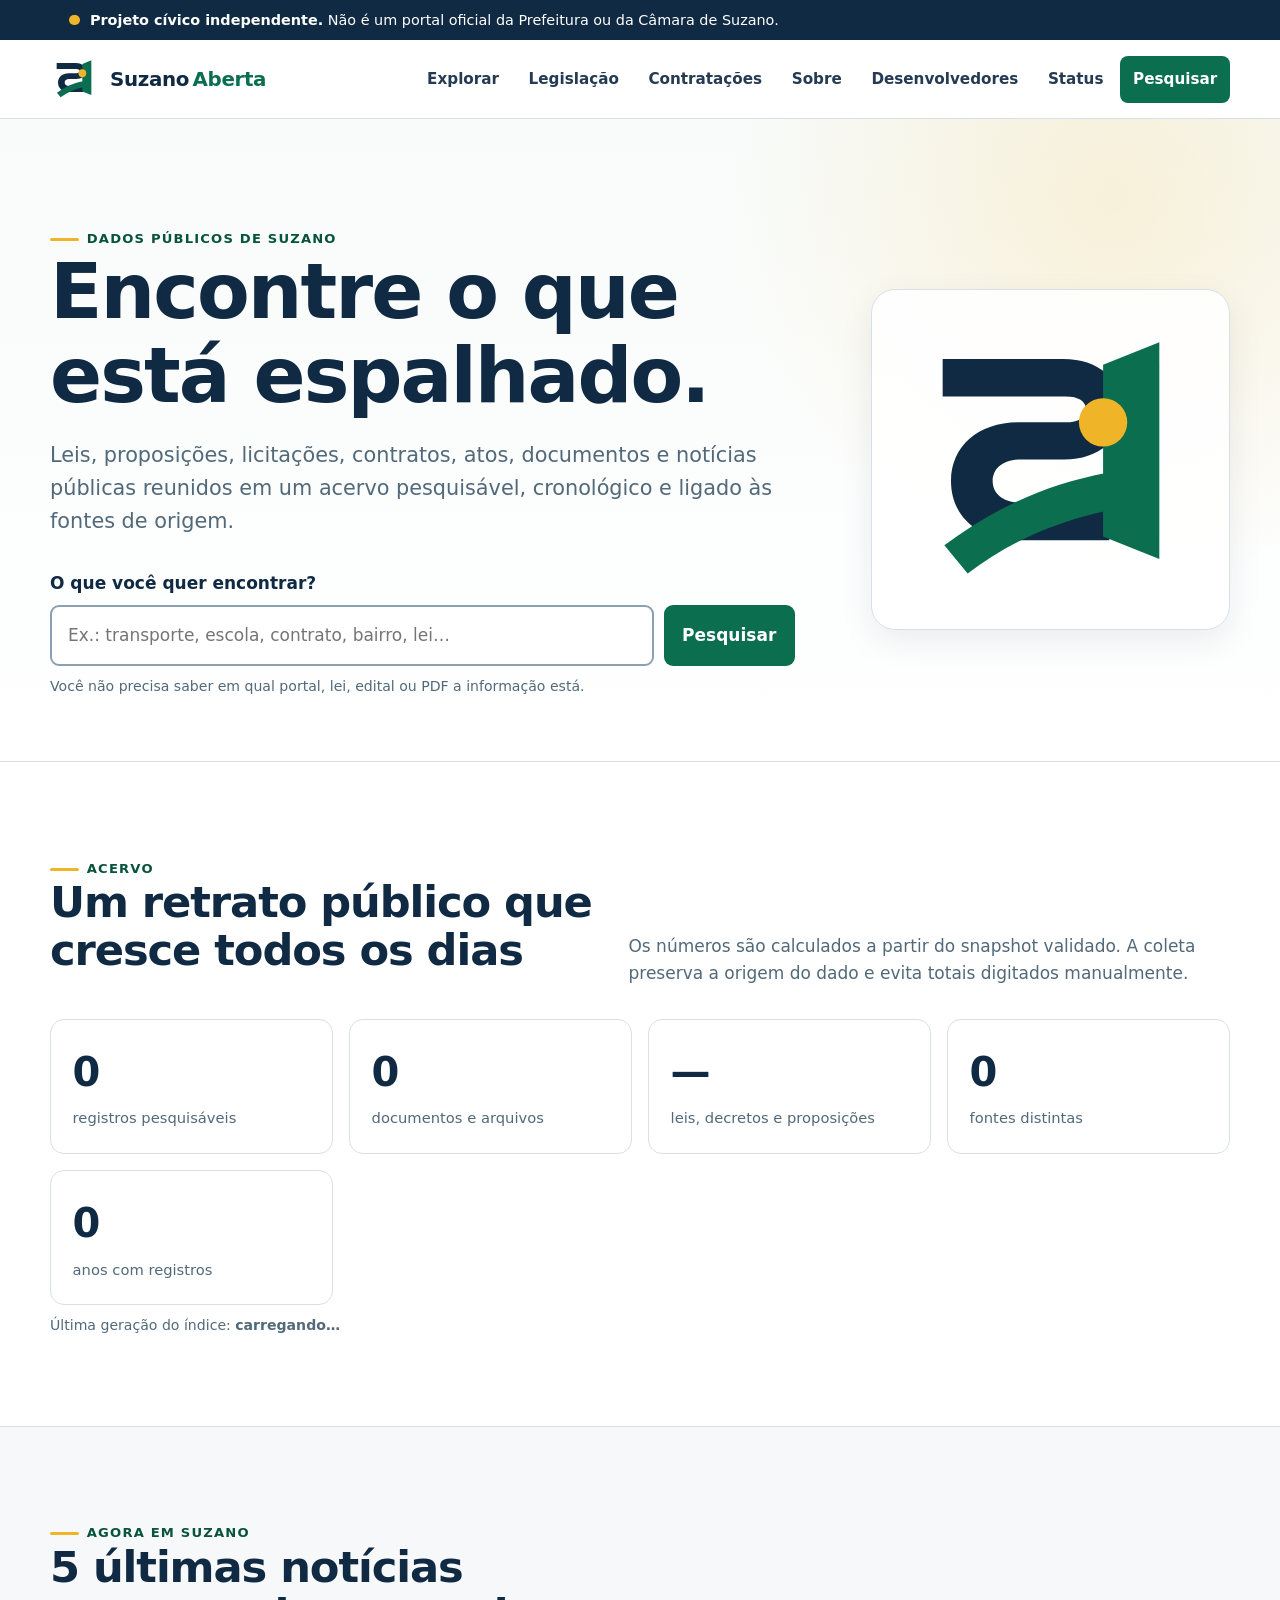
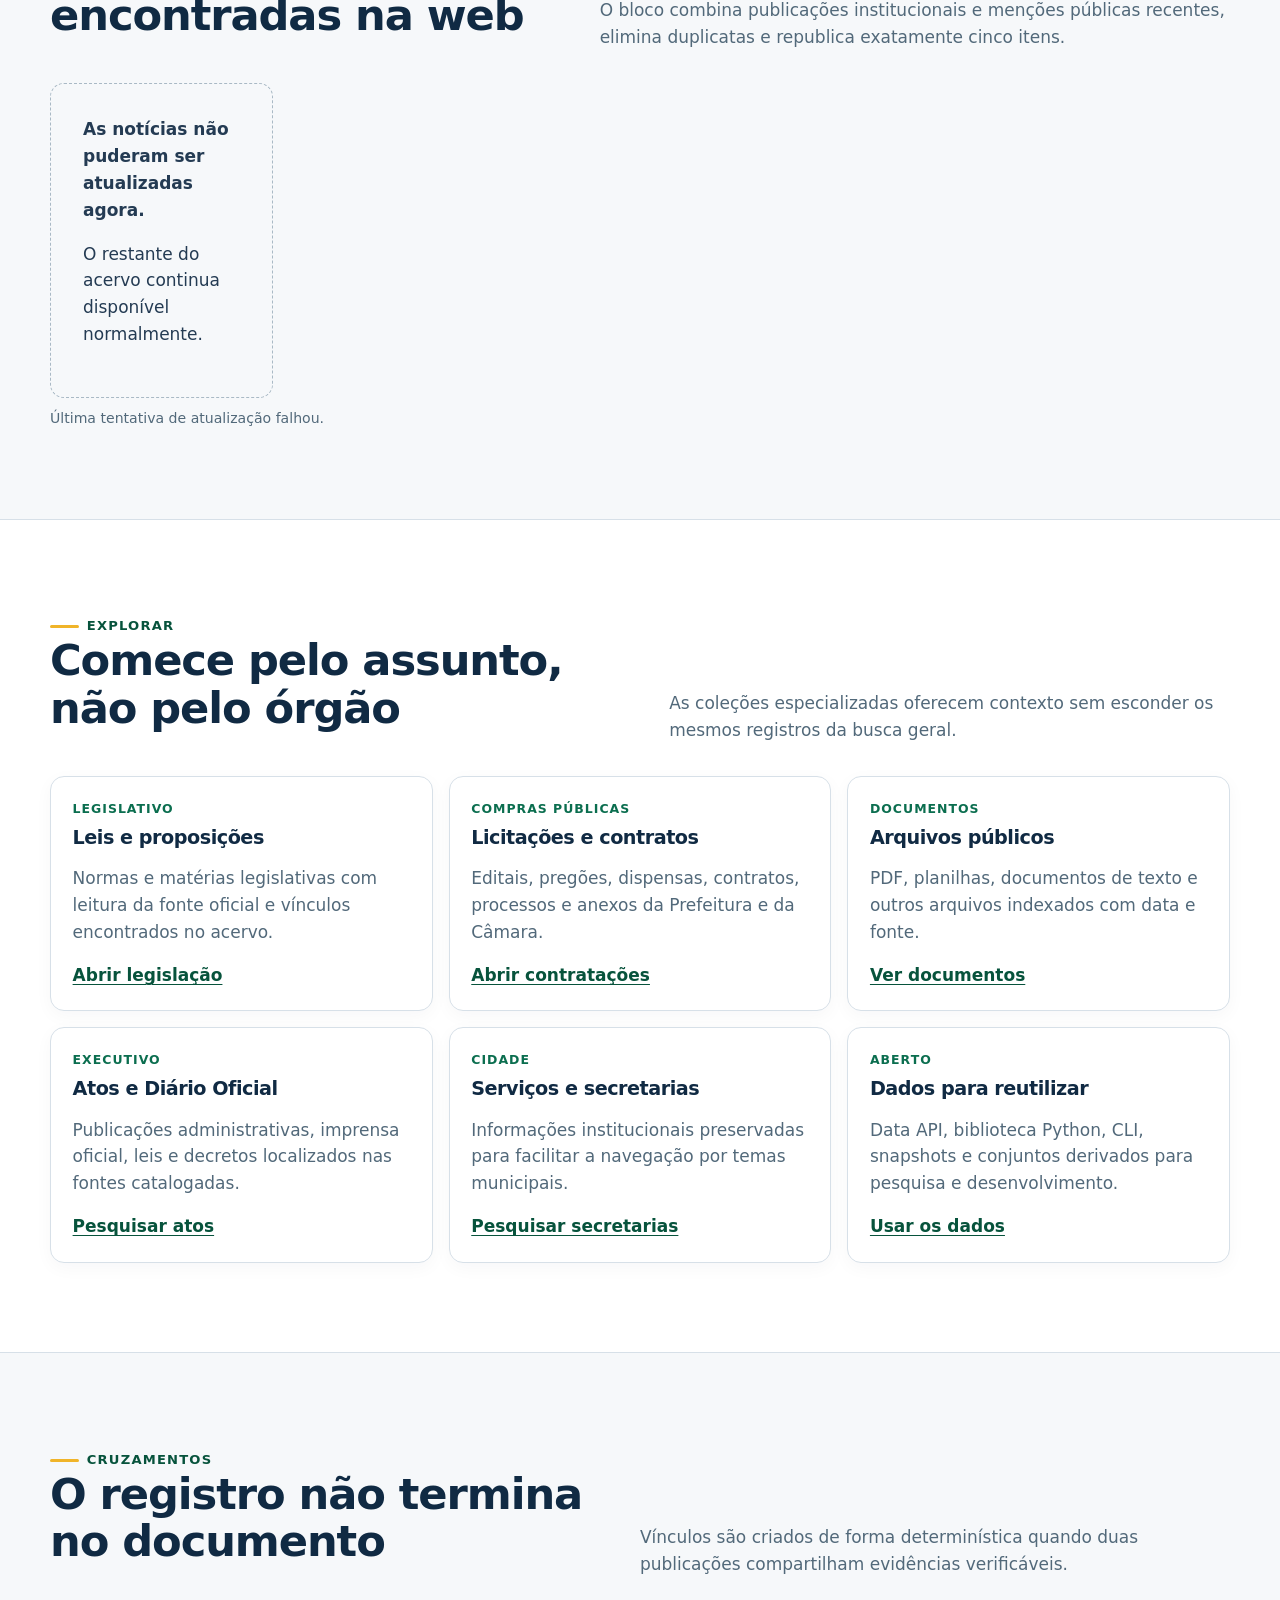
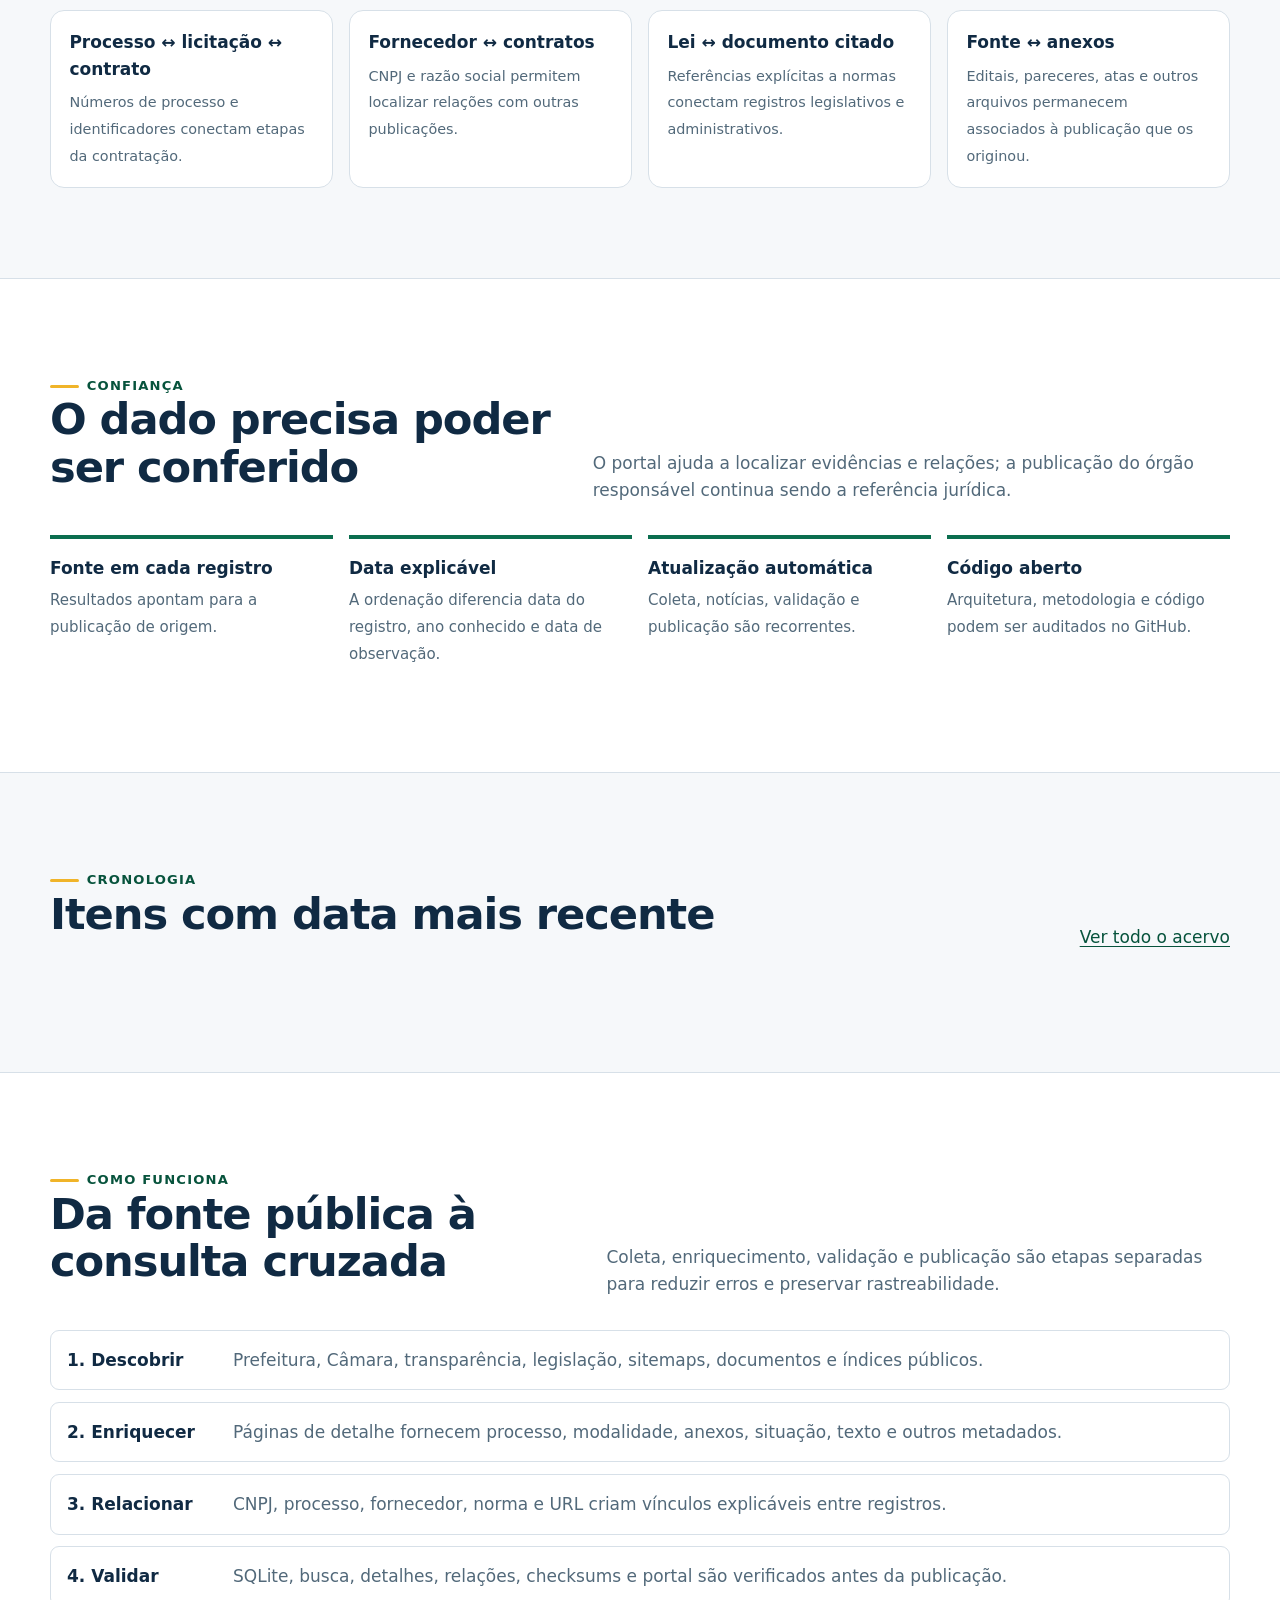
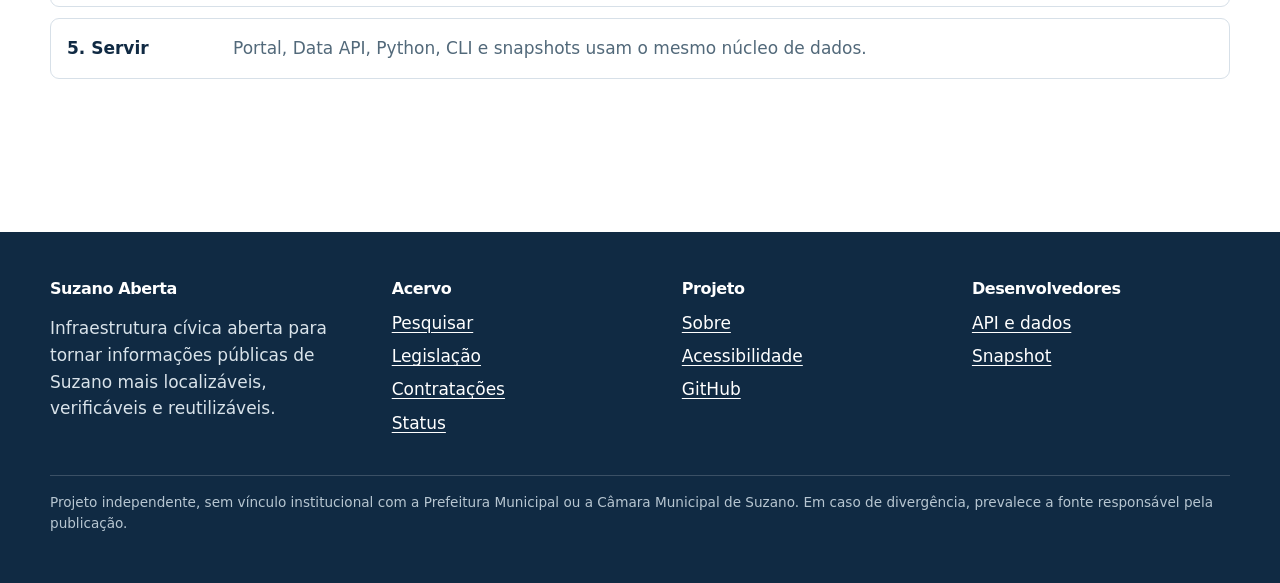
==== commit fd11c06a: "feat: reorganizar home com notícias, cruzamentos e contratações" ====
--- a/web/index.html
+++ b/web/index.html
@@ -3,7 +3,7 @@
 <head>
   <meta charset="utf-8">
   <meta name="viewport" content="width=device-width, initial-scale=1">
-  <meta name="description" content="Suzano Aberta organiza e torna pesquisáveis informações e documentos públicos relacionados a Suzano, SP.">
+  <meta name="description" content="Suzano Aberta organiza e cruza informações, documentos, legislação e contratações públicas relacionadas a Suzano, SP.">
   <meta name="theme-color" content="#102A43">
   <meta property="og:title" content="Suzano Aberta">
   <meta property="og:description" content="Informação pública, rastreável e aberta sobre Suzano.">
@@ -12,7 +12,9 @@
   <link rel="icon" href="./assets/favicon.svg" type="image/svg+xml">
   <link rel="manifest" href="./manifest.webmanifest">
   <link rel="stylesheet" href="./assets/styles.css">
+  <link rel="stylesheet" href="./assets/portal-v2.css">
   <script defer src="./assets/app.js"></script>
+  <script defer src="./assets/portal-v2.js"></script>
 </head>
 <body>
 <a class="skip-link" href="#conteudo">Ir para o conteúdo</a>
@@ -21,7 +23,7 @@
   <div class="wrap header-inner">
     <a class="brand" href="./index.html" aria-label="Suzano Aberta — início"><img src="./assets/mark.svg" alt=""><span class="brand-name"><span>Suzano</span><span>Aberta</span></span></a>
     <nav class="nav" aria-label="Navegação principal">
-      <a href="./explorar.html">Explorar</a><a href="./legislacao.html">Legislação</a><a href="./sobre.html">Sobre</a><a href="./desenvolvedores.html">Desenvolvedores</a><a href="./status.html">Status</a><a class="nav-primary" href="./explorar.html">Pesquisar</a>
+      <a href="./explorar.html">Explorar</a><a href="./legislacao.html">Legislação</a><a href="./contratacoes.html">Contratações</a><a href="./sobre.html">Sobre</a><a href="./desenvolvedores.html">Desenvolvedores</a><a href="./status.html">Status</a><a class="nav-primary" href="./explorar.html">Pesquisar</a>
     </nav>
   </div>
 </header>
@@ -31,11 +33,11 @@
       <div>
         <span class="eyebrow">Dados públicos de Suzano</span>
         <h1>Encontre o que está espalhado.</h1>
-        <p class="lead">Documentos, leis, proposições, atos, licitações, contratos e outras publicações públicas reunidas em um acervo pesquisável, cronológico e ligado à fonte original.</p>
+        <p class="lead">Leis, proposições, licitações, contratos, atos, documentos e notícias públicas reunidos em um acervo pesquisável, cronológico e ligado às fontes de origem.</p>
         <form class="search-box" data-search-form data-search-home="true" role="search">
           <label class="search-label" for="home-q">O que você quer encontrar?</label>
-          <div class="search-row"><input id="home-q" name="q" type="search" required maxlength="200" autocomplete="off" placeholder="Ex.: educação, Santa Casa, contrato, Rua…"><button class="button" type="submit">Pesquisar</button></div>
-          <p class="search-help">Você não precisa saber em qual portal, lei ou PDF a informação está.</p>
+          <div class="search-row"><input id="home-q" name="q" type="search" required maxlength="200" autocomplete="off" placeholder="Ex.: transporte, escola, contrato, bairro, lei…"><button class="button" type="submit">Pesquisar</button></div>
+          <p class="search-help">Você não precisa saber em qual portal, lei, edital ou PDF a informação está.</p>
         </form>
       </div>
       <div class="hero-card" aria-hidden="true"><img src="./assets/mark.svg" alt=""></div>
@@ -44,7 +46,7 @@
 
   <section class="section">
     <div class="wrap">
-      <div class="section-head"><div><span class="eyebrow">Acervo</span><h2>Um retrato público que cresce todos os dias</h2></div><p>Os números abaixo são calculados automaticamente a partir do snapshot validado. Nenhum total é digitado manualmente.</p></div>
+      <div class="section-head"><div><span class="eyebrow">Acervo</span><h2>Um retrato público que cresce todos os dias</h2></div><p>Os números são calculados a partir do snapshot validado. A coleta preserva a origem do dado e evita totais digitados manualmente.</p></div>
       <div class="stats" aria-label="Estatísticas do acervo">
         <div class="stat"><span class="stat-value" data-stat="records">—</span><span class="stat-label">registros pesquisáveis</span></div>
         <div class="stat"><span class="stat-value" data-stat="documents">—</span><span class="stat-label">documentos e arquivos</span></div>
@@ -58,25 +60,45 @@
 
   <section class="section section-tint">
     <div class="wrap">
-      <div class="section-head"><div><span class="eyebrow">Explorar</span><h2>Comece pelo assunto, não pelo órgão</h2></div><p>A busca geral reúne as coleções; áreas especializadas continuam disponíveis quando o tipo do dado exige mais contexto.</p></div>
+      <div class="section-head"><div><span class="eyebrow">Agora em Suzano</span><h2>5 últimas notícias encontradas na web</h2></div><p>O bloco combina publicações institucionais e menções públicas recentes, elimina duplicatas e republica exatamente cinco itens.</p></div>
+      <div class="news-grid" data-news-list aria-live="polite"><div class="loading">Atualizando notícias…</div></div>
+      <p class="search-help" data-news-generated>Atualização programada a cada 30 minutos.</p>
+    </div>
+  </section>
+
+  <section class="section">
+    <div class="wrap">
+      <div class="section-head"><div><span class="eyebrow">Explorar</span><h2>Comece pelo assunto, não pelo órgão</h2></div><p>As coleções especializadas oferecem contexto sem esconder os mesmos registros da busca geral.</p></div>
       <div class="cards">
-        <article class="card"><div class="card-kicker">Legislativo</div><h3>Leis e proposições</h3><p>Leis, decretos e matérias da Câmara em uma coleção própria, sem desaparecer da busca geral.</p><a class="card-link" href="./legislacao.html">Abrir legislação</a></article>
-        <article class="card"><div class="card-kicker">Transparência</div><h3>Licitações e contratos</h3><p>Registros públicos relacionados a compras, contratações e documentos associados.</p><a class="card-link" href="./explorar.html?q=contrato">Pesquisar contratos</a></article>
-        <article class="card"><div class="card-kicker">Documentos</div><h3>Arquivos públicos</h3><p>PDF, planilhas, documentos de texto e demais arquivos indexados com data e fonte.</p><a class="card-link" href="./explorar.html?scope=documents">Ver documentos</a></article>
+        <article class="card"><div class="card-kicker">Legislativo</div><h3>Leis e proposições</h3><p>Normas e matérias legislativas com leitura da fonte oficial e vínculos encontrados no acervo.</p><a class="card-link" href="./legislacao.html">Abrir legislação</a></article>
+        <article class="card"><div class="card-kicker">Compras públicas</div><h3>Licitações e contratos</h3><p>Editais, pregões, dispensas, contratos, processos e anexos da Prefeitura e da Câmara.</p><a class="card-link" href="./contratacoes.html">Abrir contratações</a></article>
+        <article class="card"><div class="card-kicker">Documentos</div><h3>Arquivos públicos</h3><p>PDF, planilhas, documentos de texto e outros arquivos indexados com data e fonte.</p><a class="card-link" href="./explorar.html?scope=documents">Ver documentos</a></article>
         <article class="card"><div class="card-kicker">Executivo</div><h3>Atos e Diário Oficial</h3><p>Publicações administrativas, imprensa oficial, leis e decretos localizados nas fontes catalogadas.</p><a class="card-link" href="./explorar.html?q=decreto">Pesquisar atos</a></article>
         <article class="card"><div class="card-kicker">Cidade</div><h3>Serviços e secretarias</h3><p>Informações institucionais preservadas para facilitar a navegação por temas municipais.</p><a class="card-link" href="./explorar.html?q=secretaria">Pesquisar secretarias</a></article>
-        <article class="card"><div class="card-kicker">Aberto</div><h3>Dados para reutilizar</h3><p>Data API, API consultiva, biblioteca Python, CLI e snapshot completo para pesquisa e desenvolvimento.</p><a class="card-link" href="./desenvolvedores.html">Usar os dados</a></article>
+        <article class="card"><div class="card-kicker">Aberto</div><h3>Dados para reutilizar</h3><p>Data API, biblioteca Python, CLI, snapshots e conjuntos derivados para pesquisa e desenvolvimento.</p><a class="card-link" href="./desenvolvedores.html">Usar os dados</a></article>
+      </div>
+    </div>
+  </section>
+
+  <section class="section section-tint">
+    <div class="wrap">
+      <div class="section-head"><div><span class="eyebrow">Cruzamentos</span><h2>O registro não termina no documento</h2></div><p>Vínculos são criados de forma determinística quando duas publicações compartilham evidências verificáveis.</p></div>
+      <div class="crosswalk">
+        <div class="crosswalk-item"><strong>Processo ↔ licitação ↔ contrato</strong><span>Números de processo e identificadores conectam etapas da contratação.</span></div>
+        <div class="crosswalk-item"><strong>Fornecedor ↔ contratos</strong><span>CNPJ e razão social permitem localizar relações com outras publicações.</span></div>
+        <div class="crosswalk-item"><strong>Lei ↔ documento citado</strong><span>Referências explícitas a normas conectam registros legislativos e administrativos.</span></div>
+        <div class="crosswalk-item"><strong>Fonte ↔ anexos</strong><span>Editais, pareceres, atas e outros arquivos permanecem associados à publicação que os originou.</span></div>
       </div>
     </div>
   </section>
 
   <section class="section">
     <div class="wrap">
-      <div class="section-head"><div><span class="eyebrow">Confiança</span><h2>O dado precisa poder ser conferido</h2></div><p>O projeto foi desenhado para ajudar a localizar evidências, não para substituir a publicação oficial.</p></div>
+      <div class="section-head"><div><span class="eyebrow">Confiança</span><h2>O dado precisa poder ser conferido</h2></div><p>O portal ajuda a localizar evidências e relações; a publicação do órgão responsável continua sendo a referência jurídica.</p></div>
       <div class="trust-grid">
-        <div class="trust-item"><strong>Fonte em cada registro</strong><span>O resultado aponta de volta para a publicação de origem.</span></div>
+        <div class="trust-item"><strong>Fonte em cada registro</strong><span>Resultados apontam para a publicação de origem.</span></div>
         <div class="trust-item"><strong>Data explicável</strong><span>A ordenação diferencia data do registro, ano conhecido e data de observação.</span></div>
-        <div class="trust-item"><strong>Atualização automática</strong><span>Coleta, validação e publicação são executadas de forma recorrente.</span></div>
+        <div class="trust-item"><strong>Atualização automática</strong><span>Coleta, notícias, validação e publicação são recorrentes.</span></div>
         <div class="trust-item"><strong>Código aberto</strong><span>Arquitetura, metodologia e código podem ser auditados no GitHub.</span></div>
       </div>
     </div>
@@ -91,16 +113,17 @@
 
   <section class="section">
     <div class="wrap">
-      <div class="section-head"><div><span class="eyebrow">Como funciona</span><h2>Do portal público à busca em segundos</h2></div><p>Coleta e consulta são separadas. A internet pública alimenta o acervo; o portal lê versões já validadas.</p></div>
+      <div class="section-head"><div><span class="eyebrow">Como funciona</span><h2>Da fonte pública à consulta cruzada</h2></div><p>Coleta, enriquecimento, validação e publicação são etapas separadas para reduzir erros e preservar rastreabilidade.</p></div>
       <div class="architecture">
-        <div class="arch-row"><strong>1. Descobrir</strong><span>Fontes oficiais, páginas, documentos, sitemaps e índices históricos públicos.</span></div>
-        <div class="arch-row"><strong>2. Preservar</strong><span>URLs, metadados, datas, hashes e conteúdo pesquisável entram no acervo.</span></div>
-        <div class="arch-row"><strong>3. Validar</strong><span>SQLite, FTS, documentos, legislação e checksum são verificados antes da publicação.</span></div>
-        <div class="arch-row"><strong>4. Servir</strong><span>Portal, Data API, FastAPI, Python, CLI e snapshots usam o mesmo núcleo de dados.</span></div>
+        <div class="arch-row"><strong>1. Descobrir</strong><span>Prefeitura, Câmara, transparência, legislação, sitemaps, documentos e índices públicos.</span></div>
+        <div class="arch-row"><strong>2. Enriquecer</strong><span>Páginas de detalhe fornecem processo, modalidade, anexos, situação, texto e outros metadados.</span></div>
+        <div class="arch-row"><strong>3. Relacionar</strong><span>CNPJ, processo, fornecedor, norma e URL criam vínculos explicáveis entre registros.</span></div>
+        <div class="arch-row"><strong>4. Validar</strong><span>SQLite, busca, detalhes, relações, checksums e portal são verificados antes da publicação.</span></div>
+        <div class="arch-row"><strong>5. Servir</strong><span>Portal, Data API, Python, CLI e snapshots usam o mesmo núcleo de dados.</span></div>
       </div>
     </div>
   </section>
 </main>
-<footer class="footer"><div class="wrap"><div class="footer-grid"><div><h2>Suzano Aberta</h2><p>Infraestrutura cívica aberta para tornar informações públicas de Suzano mais localizáveis, verificáveis e reutilizáveis.</p></div><div><h3>Acervo</h3><ul><li><a href="./explorar.html">Pesquisar</a></li><li><a href="./legislacao.html">Legislação</a></li><li><a href="./status.html">Status</a></li></ul></div><div><h3>Projeto</h3><ul><li><a href="./sobre.html">Sobre</a></li><li><a href="./acessibilidade.html">Acessibilidade</a></li><li><a href="https://github.com/MukaSanches/suzano-aberta">GitHub</a></li></ul></div><div><h3>Desenvolvedores</h3><ul><li><a href="./desenvolvedores.html">API e dados</a></li><li><a href="https://github.com/MukaSanches/suzano-aberta/releases/tag/data-latest">Snapshot</a></li></ul></div></div><div class="footer-small">Projeto independente, sem vínculo institucional com a Prefeitura Municipal de Suzano ou com a Câmara Municipal de Suzano. Em caso de divergência, prevalece a fonte responsável pela publicação.</div></div></footer>
+<footer class="footer"><div class="wrap"><div class="footer-grid"><div><h2>Suzano Aberta</h2><p>Infraestrutura cívica aberta para tornar informações públicas de Suzano mais localizáveis, verificáveis e reutilizáveis.</p></div><div><h3>Acervo</h3><ul><li><a href="./explorar.html">Pesquisar</a></li><li><a href="./legislacao.html">Legislação</a></li><li><a href="./contratacoes.html">Contratações</a></li><li><a href="./status.html">Status</a></li></ul></div><div><h3>Projeto</h3><ul><li><a href="./sobre.html">Sobre</a></li><li><a href="./acessibilidade.html">Acessibilidade</a></li><li><a href="https://github.com/MukaSanches/suzano-aberta">GitHub</a></li></ul></div><div><h3>Desenvolvedores</h3><ul><li><a href="./desenvolvedores.html">API e dados</a></li><li><a href="https://github.com/MukaSanches/suzano-aberta/releases/tag/data-latest">Snapshot</a></li></ul></div></div><div class="footer-small">Projeto independente, sem vínculo institucional com a Prefeitura Municipal ou a Câmara Municipal de Suzano. Em caso de divergência, prevalece a fonte responsável pela publicação.</div></div></footer>
 </body>
 </html>
--- a/web/assets/portal-v2.css
+++ b/web/assets/portal-v2.css
@@ -0,0 +1,266 @@
+/* Camada visual do portal v2: filtros roláveis, detalhes e coleções especializadas. */
+
+.filters {
+  max-height: calc(100dvh - 122px);
+  overflow-y: auto;
+  overscroll-behavior: contain;
+  scrollbar-gutter: stable;
+  padding-right: .85rem;
+}
+
+.filters > .button {
+  position: sticky;
+  bottom: -.1rem;
+  z-index: 3;
+  width: 100%;
+  box-shadow: 0 -10px 18px rgba(255,255,255,.94);
+}
+
+.filters::after {
+  content: "";
+  display: block;
+  height: .25rem;
+}
+
+.news-grid {
+  display: grid;
+  grid-template-columns: repeat(5, minmax(0, 1fr));
+  gap: 1rem;
+}
+
+.news-item {
+  border-top: 4px solid var(--green);
+  padding: 1rem 0 0;
+  min-width: 0;
+}
+
+.news-item h3 {
+  font-size: 1.04rem;
+  line-height: 1.28;
+  margin: .65rem 0 .45rem;
+}
+
+.news-item p {
+  margin: 0;
+  color: var(--muted);
+  font-size: .88rem;
+}
+
+.detail-layout {
+  display: grid;
+  grid-template-columns: minmax(0, 1.45fr) minmax(260px, .55fr);
+  gap: 2rem;
+  align-items: start;
+}
+
+.detail-panel {
+  border: 1px solid var(--line);
+  border-radius: var(--radius);
+  background: #fff;
+  padding: 1.35rem;
+}
+
+.detail-panel + .detail-panel {
+  margin-top: 1rem;
+}
+
+.metadata-grid {
+  display: grid;
+  gap: .75rem;
+  margin: 0;
+}
+
+.metadata-grid > div {
+  padding-bottom: .7rem;
+  border-bottom: 1px solid var(--line);
+}
+
+.metadata-grid > div:last-child {
+  border-bottom: 0;
+  padding-bottom: 0;
+}
+
+.metadata-grid dt {
+  color: var(--muted);
+  font-size: .78rem;
+  font-weight: 800;
+  text-transform: uppercase;
+  letter-spacing: .04em;
+}
+
+.metadata-grid dd {
+  margin: .18rem 0 0;
+  color: var(--ink);
+  overflow-wrap: anywhere;
+}
+
+.official-reader {
+  border: 1px solid var(--line);
+  border-radius: var(--radius);
+  overflow: hidden;
+  background: var(--surface-2);
+}
+
+.official-reader-head {
+  padding: 1rem 1.1rem;
+  border-bottom: 1px solid var(--line);
+  background: #fff;
+}
+
+.official-reader-head p {
+  margin: .3rem 0 0;
+  color: var(--muted);
+  font-size: .9rem;
+}
+
+.official-frame {
+  display: block;
+  width: 100%;
+  height: min(76vh, 900px);
+  min-height: 560px;
+  border: 0;
+  background: #fff;
+}
+
+.legal-text {
+  white-space: pre-wrap;
+  overflow-wrap: anywhere;
+  color: #243b53;
+  line-height: 1.7;
+  max-height: 70vh;
+  overflow: auto;
+  padding: 1rem;
+  background: var(--surface-2);
+  border: 1px solid var(--line);
+  border-radius: var(--radius-sm);
+}
+
+.relation-list,
+.document-list {
+  list-style: none;
+  padding: 0;
+  margin: 0;
+}
+
+.relation-list li {
+  display: grid;
+  grid-template-columns: auto minmax(0, 1fr);
+  gap: .75rem;
+  align-items: start;
+  padding: .9rem 0;
+  border-bottom: 1px solid var(--line);
+}
+
+.relation-list li:last-child {
+  border-bottom: 0;
+}
+
+.relation-list a {
+  color: var(--ink);
+}
+
+.relation-list span:not(.tag) {
+  display: block;
+  margin-top: .2rem;
+  color: var(--muted);
+  font-size: .84rem;
+}
+
+.document-list li {
+  padding: .65rem 0;
+  border-bottom: 1px solid var(--line);
+}
+
+.document-list li:last-child {
+  border-bottom: 0;
+}
+
+.procurement-search {
+  display: grid;
+  grid-template-columns: minmax(0, 1fr) auto;
+  gap: .65rem;
+  margin: 1rem 0 2rem;
+}
+
+.procurement-search input {
+  width: 100%;
+  border: 2px solid #8ba1b1;
+  border-radius: var(--radius-sm);
+  padding: .85rem 1rem;
+  color: var(--ink);
+  background: #fff;
+}
+
+.crosswalk {
+  display: grid;
+  grid-template-columns: repeat(4, minmax(0, 1fr));
+  gap: 1rem;
+}
+
+.crosswalk-item {
+  padding: 1.15rem;
+  border: 1px solid var(--line);
+  border-radius: var(--radius);
+  background: #fff;
+}
+
+.crosswalk-item strong {
+  display: block;
+  color: var(--ink);
+  margin-bottom: .35rem;
+}
+
+.crosswalk-item span {
+  color: var(--muted);
+  font-size: .9rem;
+}
+
+@media (max-width: 1100px) {
+  .news-grid {
+    grid-template-columns: repeat(3, minmax(0, 1fr));
+  }
+  .crosswalk {
+    grid-template-columns: repeat(2, minmax(0, 1fr));
+  }
+}
+
+@media (max-width: 900px) {
+  .filters {
+    position: static;
+    max-height: min(70dvh, 44rem);
+    overflow-y: auto;
+    border-width: 2px;
+  }
+
+  .detail-layout {
+    grid-template-columns: 1fr;
+  }
+
+  .official-frame {
+    min-height: 65vh;
+  }
+}
+
+@media (max-width: 620px) {
+  .news-grid,
+  .crosswalk {
+    grid-template-columns: 1fr;
+  }
+
+  .filters {
+    max-height: 68dvh;
+    padding: 1rem .9rem;
+  }
+
+  .filters > .button {
+    bottom: 0;
+  }
+
+  .procurement-search {
+    grid-template-columns: 1fr;
+  }
+
+  .official-frame {
+    min-height: 70vh;
+  }
+}
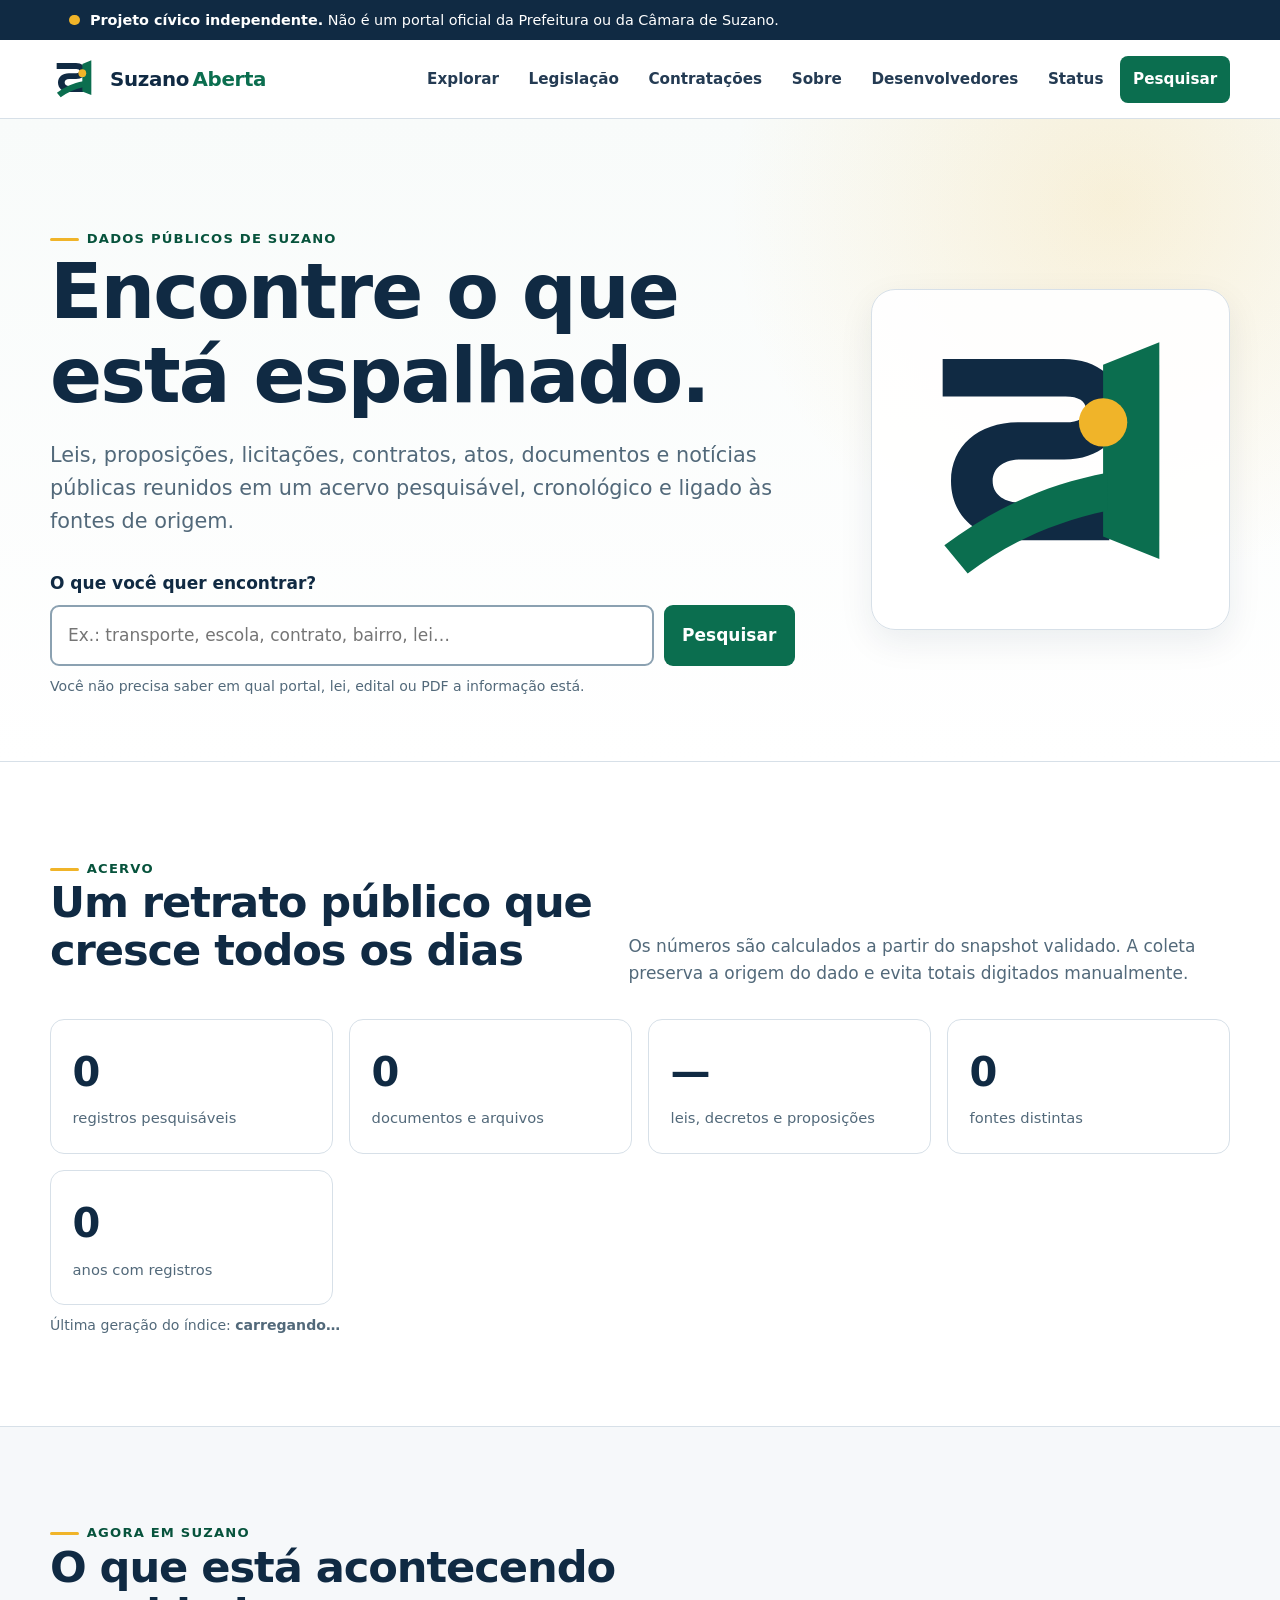
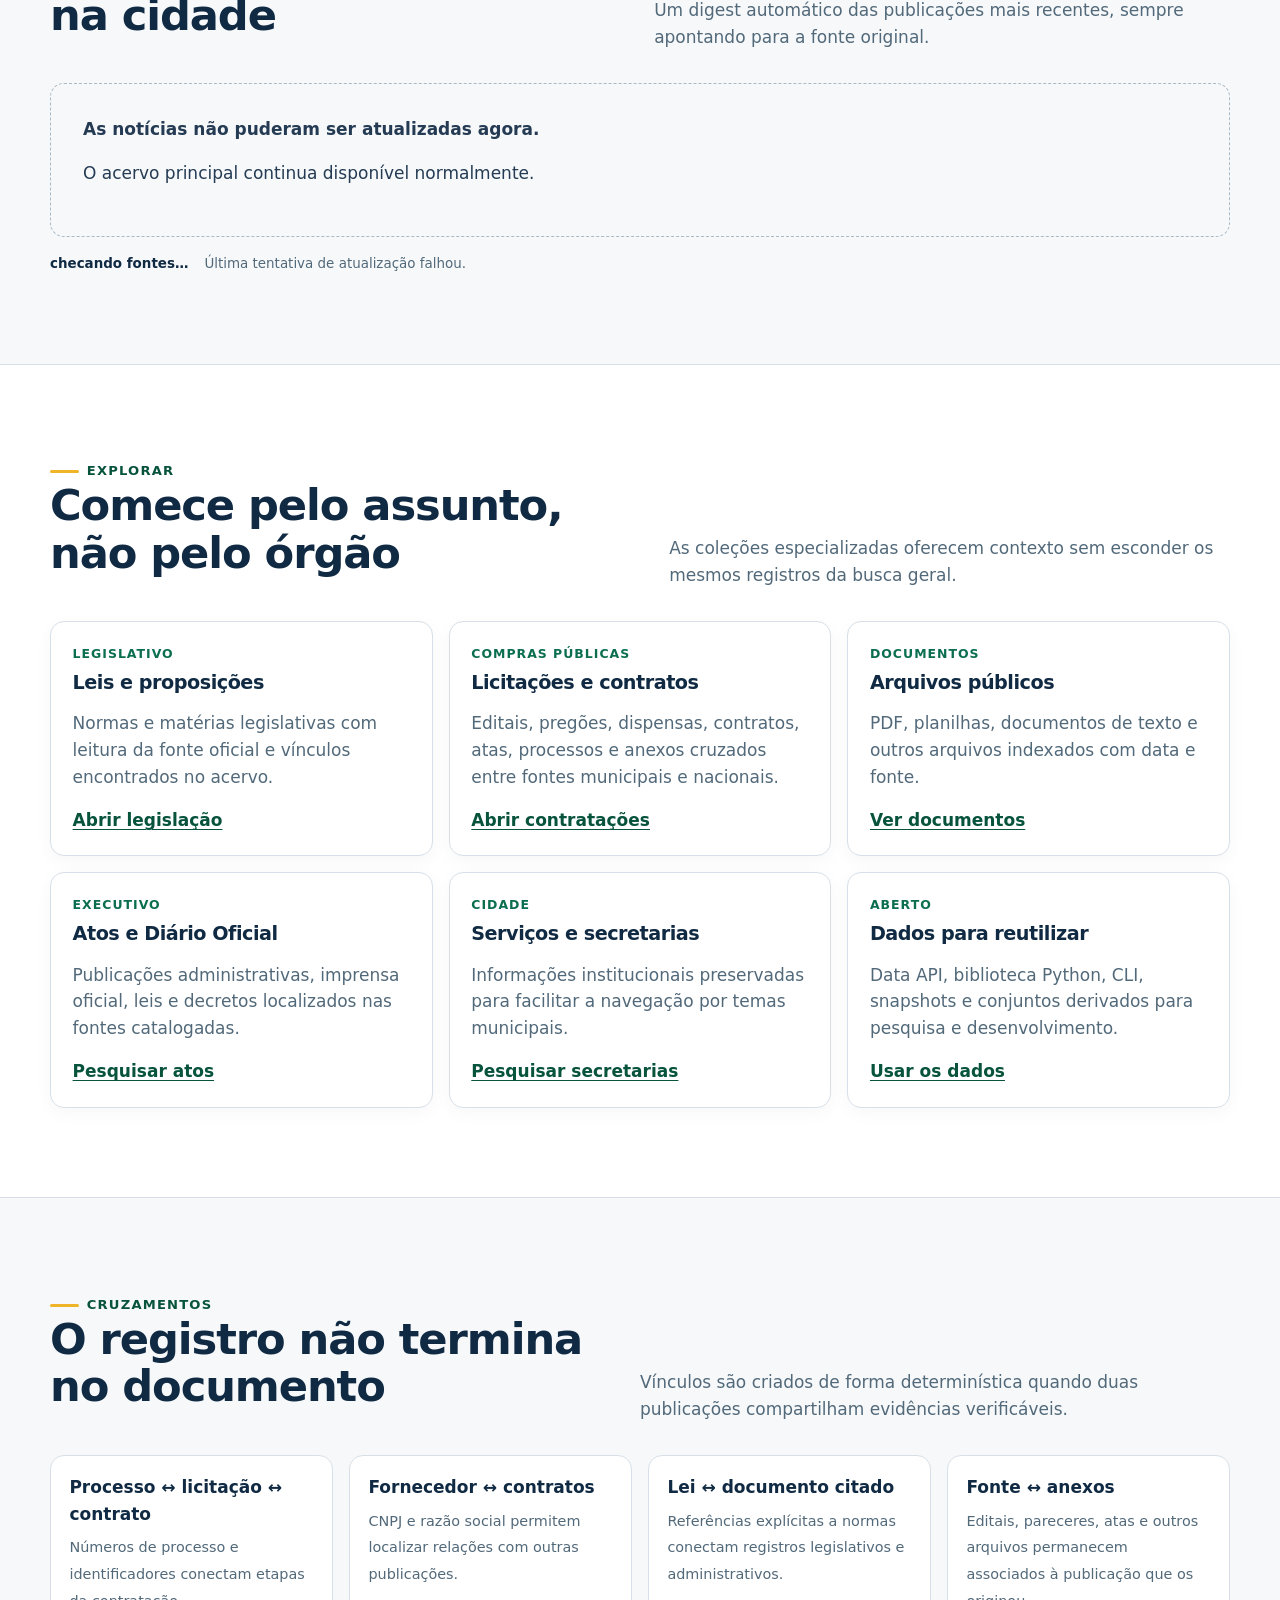
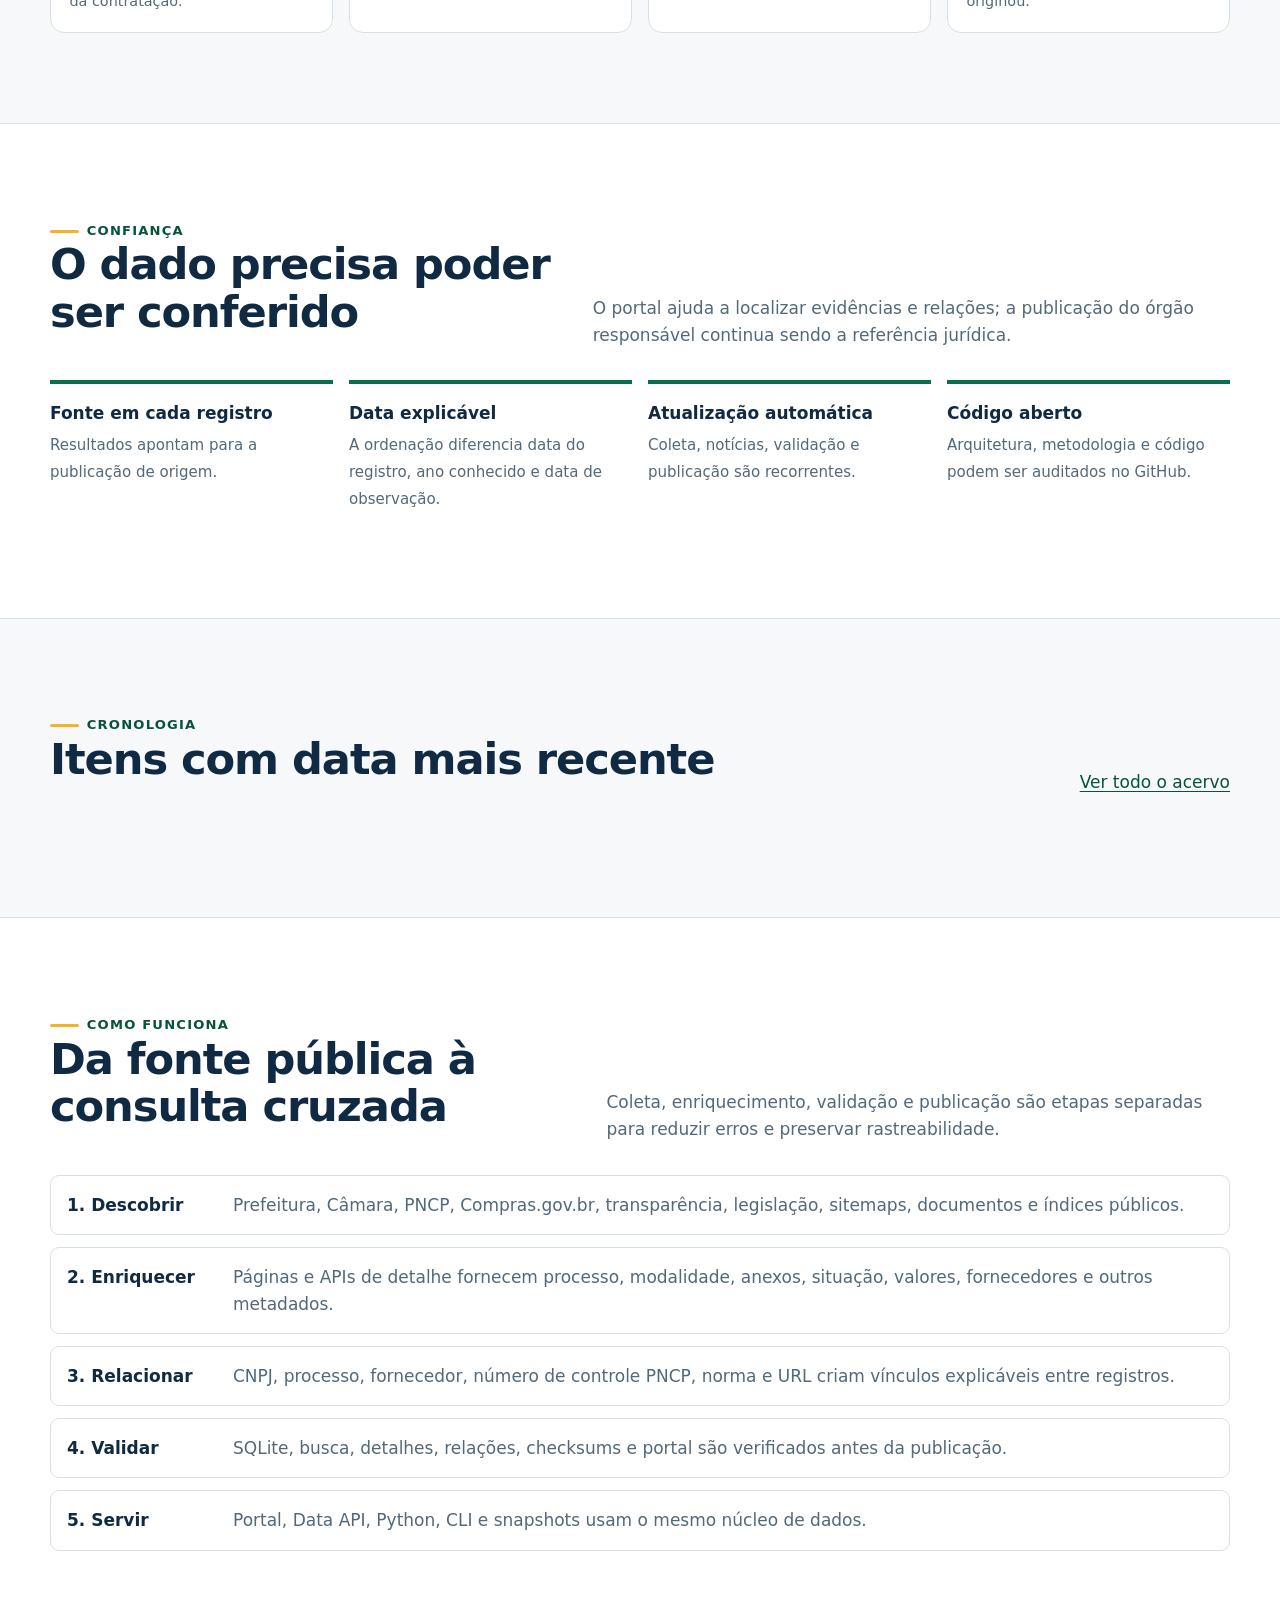
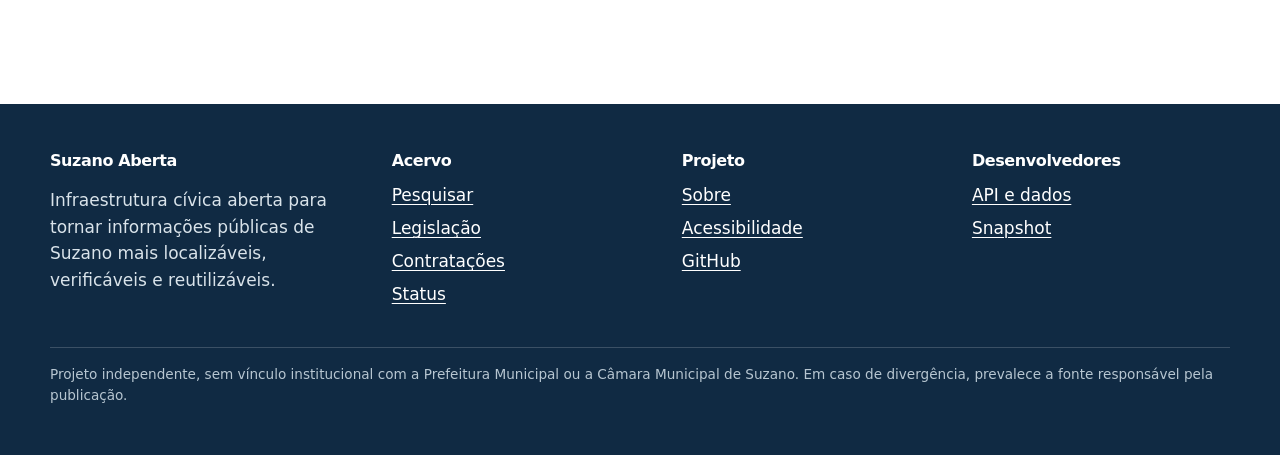
==== commit a4968edb: "feat: transformar notícias em digest editorial" ====
--- a/web/index.html
+++ b/web/index.html
@@ -13,8 +13,9 @@
   <link rel="manifest" href="./manifest.webmanifest">
   <link rel="stylesheet" href="./assets/styles.css">
   <link rel="stylesheet" href="./assets/portal-v2.css">
+  <link rel="stylesheet" href="./assets/portal-v3.css">
   <script defer src="./assets/app.js"></script>
-  <script defer src="./assets/portal-v2.js"></script>
+  <script defer src="./assets/portal-v3.js"></script>
 </head>
 <body>
 <a class="skip-link" href="#conteudo">Ir para o conteúdo</a>
@@ -60,9 +61,9 @@
 
   <section class="section section-tint">
     <div class="wrap">
-      <div class="section-head"><div><span class="eyebrow">Agora em Suzano</span><h2>5 últimas notícias encontradas na web</h2></div><p>O bloco combina publicações institucionais e menções públicas recentes, elimina duplicatas e republica exatamente cinco itens.</p></div>
-      <div class="news-grid" data-news-list aria-live="polite"><div class="loading">Atualizando notícias…</div></div>
-      <p class="search-help" data-news-generated>Atualização programada a cada 30 minutos.</p>
+      <div class="section-head"><div><span class="eyebrow">Agora em Suzano</span><h2>O que está acontecendo na cidade</h2></div><p>Um digest automático das publicações mais recentes, sempre apontando para a fonte original.</p></div>
+      <div data-news-list aria-live="polite"><div class="loading">Atualizando notícias…</div></div>
+      <div class="news-digest-meta"><strong data-news-source-summary>checando fontes…</strong><span data-news-generated>Nova varredura a cada 30 minutos.</span></div>
     </div>
   </section>
 
@@ -71,7 +72,7 @@
       <div class="section-head"><div><span class="eyebrow">Explorar</span><h2>Comece pelo assunto, não pelo órgão</h2></div><p>As coleções especializadas oferecem contexto sem esconder os mesmos registros da busca geral.</p></div>
       <div class="cards">
         <article class="card"><div class="card-kicker">Legislativo</div><h3>Leis e proposições</h3><p>Normas e matérias legislativas com leitura da fonte oficial e vínculos encontrados no acervo.</p><a class="card-link" href="./legislacao.html">Abrir legislação</a></article>
-        <article class="card"><div class="card-kicker">Compras públicas</div><h3>Licitações e contratos</h3><p>Editais, pregões, dispensas, contratos, processos e anexos da Prefeitura e da Câmara.</p><a class="card-link" href="./contratacoes.html">Abrir contratações</a></article>
+        <article class="card"><div class="card-kicker">Compras públicas</div><h3>Licitações e contratos</h3><p>Editais, pregões, dispensas, contratos, atas, processos e anexos cruzados entre fontes municipais e nacionais.</p><a class="card-link" href="./contratacoes.html">Abrir contratações</a></article>
         <article class="card"><div class="card-kicker">Documentos</div><h3>Arquivos públicos</h3><p>PDF, planilhas, documentos de texto e outros arquivos indexados com data e fonte.</p><a class="card-link" href="./explorar.html?scope=documents">Ver documentos</a></article>
         <article class="card"><div class="card-kicker">Executivo</div><h3>Atos e Diário Oficial</h3><p>Publicações administrativas, imprensa oficial, leis e decretos localizados nas fontes catalogadas.</p><a class="card-link" href="./explorar.html?q=decreto">Pesquisar atos</a></article>
         <article class="card"><div class="card-kicker">Cidade</div><h3>Serviços e secretarias</h3><p>Informações institucionais preservadas para facilitar a navegação por temas municipais.</p><a class="card-link" href="./explorar.html?q=secretaria">Pesquisar secretarias</a></article>
@@ -115,9 +116,9 @@
     <div class="wrap">
       <div class="section-head"><div><span class="eyebrow">Como funciona</span><h2>Da fonte pública à consulta cruzada</h2></div><p>Coleta, enriquecimento, validação e publicação são etapas separadas para reduzir erros e preservar rastreabilidade.</p></div>
       <div class="architecture">
-        <div class="arch-row"><strong>1. Descobrir</strong><span>Prefeitura, Câmara, transparência, legislação, sitemaps, documentos e índices públicos.</span></div>
-        <div class="arch-row"><strong>2. Enriquecer</strong><span>Páginas de detalhe fornecem processo, modalidade, anexos, situação, texto e outros metadados.</span></div>
-        <div class="arch-row"><strong>3. Relacionar</strong><span>CNPJ, processo, fornecedor, norma e URL criam vínculos explicáveis entre registros.</span></div>
+        <div class="arch-row"><strong>1. Descobrir</strong><span>Prefeitura, Câmara, PNCP, Compras.gov.br, transparência, legislação, sitemaps, documentos e índices públicos.</span></div>
+        <div class="arch-row"><strong>2. Enriquecer</strong><span>Páginas e APIs de detalhe fornecem processo, modalidade, anexos, situação, valores, fornecedores e outros metadados.</span></div>
+        <div class="arch-row"><strong>3. Relacionar</strong><span>CNPJ, processo, fornecedor, número de controle PNCP, norma e URL criam vínculos explicáveis entre registros.</span></div>
         <div class="arch-row"><strong>4. Validar</strong><span>SQLite, busca, detalhes, relações, checksums e portal são verificados antes da publicação.</span></div>
         <div class="arch-row"><strong>5. Servir</strong><span>Portal, Data API, Python, CLI e snapshots usam o mesmo núcleo de dados.</span></div>
       </div>
--- a/web/assets/portal-v3.css
+++ b/web/assets/portal-v3.css
@@ -0,0 +1,152 @@
+/* Camada visual v3: notícias editoriais e transparência de compras multi-fonte. */
+
+.news-editorial-grid {
+  display: grid;
+  grid-template-columns: minmax(0, 1.25fr) minmax(0, 1fr);
+  gap: 1.4rem;
+  align-items: stretch;
+}
+
+.news-featured {
+  min-height: 28rem;
+  display: flex;
+  flex-direction: column;
+  justify-content: flex-end;
+  padding: clamp(1.4rem, 3vw, 2.4rem);
+  border-radius: var(--radius);
+  color: #fff;
+  background: linear-gradient(145deg, #102a43 0%, #123d48 54%, #06624d 100%);
+  box-shadow: 0 18px 42px rgba(16,42,67,.12);
+}
+
+.news-featured-top,
+.news-secondary-meta,
+.procurement-card-head,
+.procurement-source-row {
+  display: flex;
+  align-items: center;
+  justify-content: space-between;
+  gap: .8rem;
+}
+
+.news-featured time { color: rgba(255,255,255,.76); font-size: .85rem; }
+.news-source-badge {
+  display: inline-flex;
+  width: fit-content;
+  padding: .36rem .62rem;
+  border: 1px solid rgba(255,255,255,.28);
+  border-radius: 999px;
+  background: rgba(255,255,255,.1);
+  font-size: .75rem;
+  font-weight: 800;
+  letter-spacing: .02em;
+}
+.news-source-badge.is-official { background: #f5b82e; border-color: #f5b82e; color: #102a43; }
+.news-publisher { margin-top: auto; padding-top: 5rem; color: rgba(255,255,255,.74); font-size: .85rem; font-weight: 700; }
+.news-featured h3 { margin: .7rem 0 .8rem; font-size: clamp(1.8rem, 3vw, 3rem); line-height: 1.02; letter-spacing: -.035em; }
+.news-featured h3 a { color: #fff; text-decoration-thickness: 2px; text-underline-offset: .14em; }
+.news-featured p { margin: 0 0 1.2rem; max-width: 48rem; color: rgba(255,255,255,.86); line-height: 1.55; }
+.news-open { width: fit-content; color: #fff; font-weight: 800; text-decoration: none; border-bottom: 2px solid #f5b82e; padding-bottom: .18rem; }
+
+.news-secondary-grid {
+  display: grid;
+  grid-template-columns: repeat(2, minmax(0, 1fr));
+  gap: 1rem;
+}
+.news-secondary {
+  display: flex;
+  flex-direction: column;
+  min-width: 0;
+  padding: 1.15rem;
+  border: 1px solid var(--line);
+  border-radius: var(--radius);
+  background: #fff;
+  transition: transform .16s ease, box-shadow .16s ease, border-color .16s ease;
+}
+.news-secondary:hover { transform: translateY(-2px); border-color: #a9bdc9; box-shadow: 0 12px 28px rgba(16,42,67,.08); }
+.news-secondary-meta { color: var(--muted); font-size: .76rem; font-weight: 700; }
+.news-secondary-meta span { max-width: 65%; overflow: hidden; text-overflow: ellipsis; white-space: nowrap; }
+.news-secondary h3 { margin: .75rem 0 .55rem; font-size: 1.04rem; line-height: 1.3; }
+.news-secondary h3 a { color: var(--ink); }
+.news-secondary p { margin: 0 0 .9rem; color: var(--muted); font-size: .88rem; line-height: 1.5; }
+.news-text-link { margin-top: auto; color: var(--green); font-weight: 800; font-size: .84rem; }
+.news-digest-meta { display:flex; gap:1rem; flex-wrap:wrap; align-items:center; margin-top:1rem; color:var(--muted); font-size:.84rem; }
+.news-digest-meta strong { color: var(--ink); }
+
+.procurement-source-grid {
+  display: grid;
+  grid-template-columns: repeat(4, minmax(0, 1fr));
+  gap: .9rem;
+  margin-top: 1.25rem;
+}
+.procurement-source {
+  padding: 1.1rem;
+  border: 1px solid var(--line);
+  border-radius: var(--radius);
+  background: #fff;
+}
+.procurement-source strong { display:block; margin-bottom:.3rem; color:var(--ink); }
+.procurement-source p { margin:0; color:var(--muted); font-size:.86rem; line-height:1.45; }
+.procurement-source .source-state { display:inline-block; margin-top:.75rem; font-size:.72rem; font-weight:900; text-transform:uppercase; letter-spacing:.04em; color:var(--green); }
+
+.procurement-controls {
+  display: grid;
+  grid-template-columns: minmax(260px, 1.6fr) repeat(3, minmax(150px, .55fr));
+  gap: .65rem;
+  margin: 1rem 0 2rem;
+}
+.procurement-controls input,
+.procurement-controls select {
+  width: 100%;
+  min-height: 3rem;
+  border: 1.5px solid #9eb1bd;
+  border-radius: var(--radius-sm);
+  padding: .75rem .9rem;
+  color: var(--ink);
+  background: #fff;
+}
+.procurement-controls input:focus,
+.procurement-controls select:focus { outline: 3px solid rgba(245,184,46,.35); border-color: #527389; }
+
+.procurement-cards {
+  display: grid;
+  grid-template-columns: repeat(3, minmax(0, 1fr));
+  gap: 1rem;
+}
+.procurement-card {
+  min-width: 0;
+  padding: 1.2rem;
+  border: 1px solid var(--line);
+  border-radius: var(--radius);
+  background: #fff;
+  box-shadow: 0 8px 24px rgba(16,42,67,.045);
+}
+.procurement-card-head { color: var(--muted); font-size: .8rem; }
+.procurement-card h3 { margin: .8rem 0 .55rem; font-size: 1.08rem; line-height: 1.3; }
+.procurement-card h3 a { color: var(--ink); }
+.procurement-card > p { margin: 0 0 .85rem; color: var(--muted); font-size: .88rem; line-height: 1.5; }
+.procurement-value { display:block; margin:.9rem 0; font-size:1.3rem; color:var(--ink); }
+.procurement-meta { display:flex; flex-wrap:wrap; gap:.4rem; margin:.8rem 0; }
+.procurement-meta span { padding:.28rem .5rem; border-radius:999px; background:var(--surface-2); color:#405b6d; font-size:.74rem; }
+.procurement-source-row { margin-top:1rem; padding-top:.8rem; border-top:1px solid var(--line); color:var(--muted); font-size:.75rem; }
+.procurement-source-row span:last-child { text-align:right; max-width:68%; overflow:hidden; text-overflow:ellipsis; white-space:nowrap; }
+
+.detail-sources { margin-top: 1.6rem; }
+
+@media (max-width: 1120px) {
+  .news-editorial-grid { grid-template-columns: 1fr; }
+  .news-featured { min-height: 23rem; }
+  .procurement-source-grid { grid-template-columns: repeat(2, minmax(0, 1fr)); }
+  .procurement-controls { grid-template-columns: 1fr 1fr; }
+  .procurement-cards { grid-template-columns: repeat(2, minmax(0, 1fr)); }
+}
+
+@media (max-width: 680px) {
+  .news-secondary-grid,
+  .procurement-source-grid,
+  .procurement-controls,
+  .procurement-cards { grid-template-columns: 1fr; }
+  .news-featured { min-height: 22rem; padding:1.25rem; }
+  .news-featured h3 { font-size: 1.8rem; }
+  .news-publisher { padding-top: 3rem; }
+}
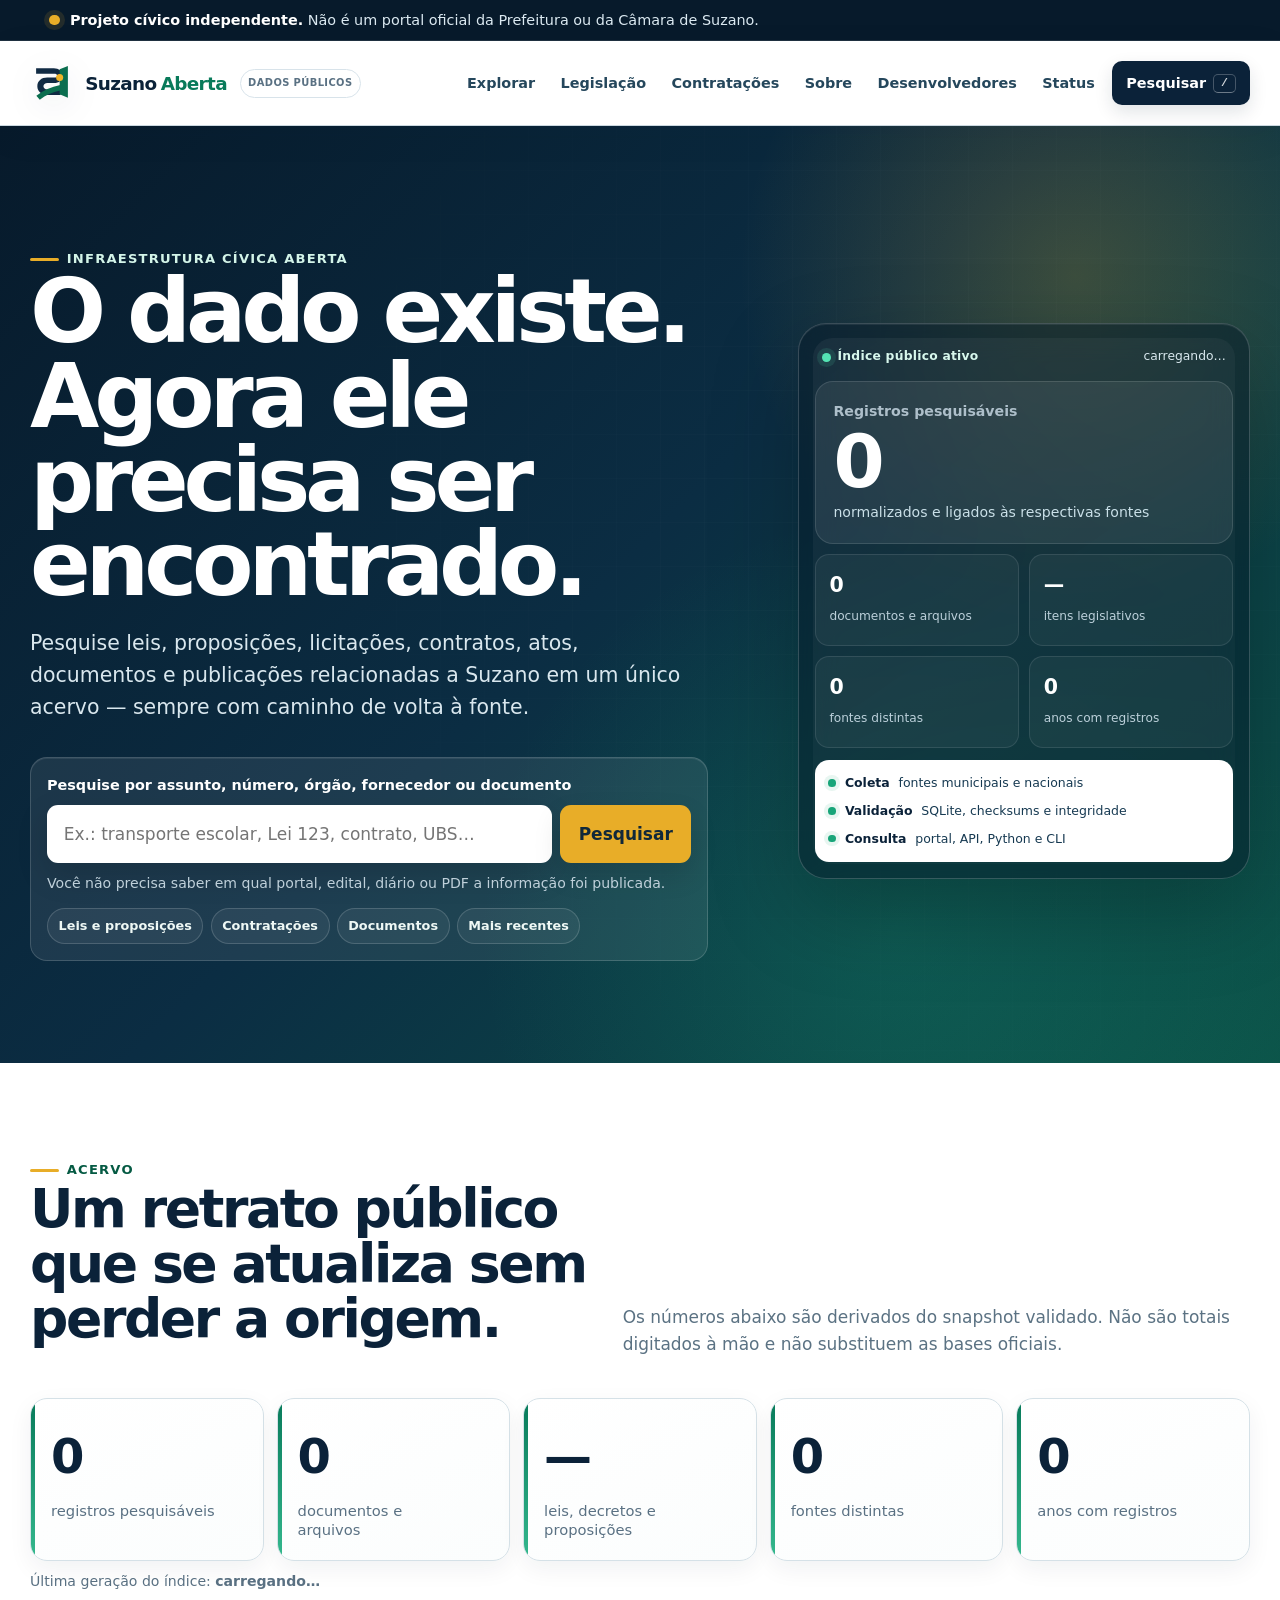
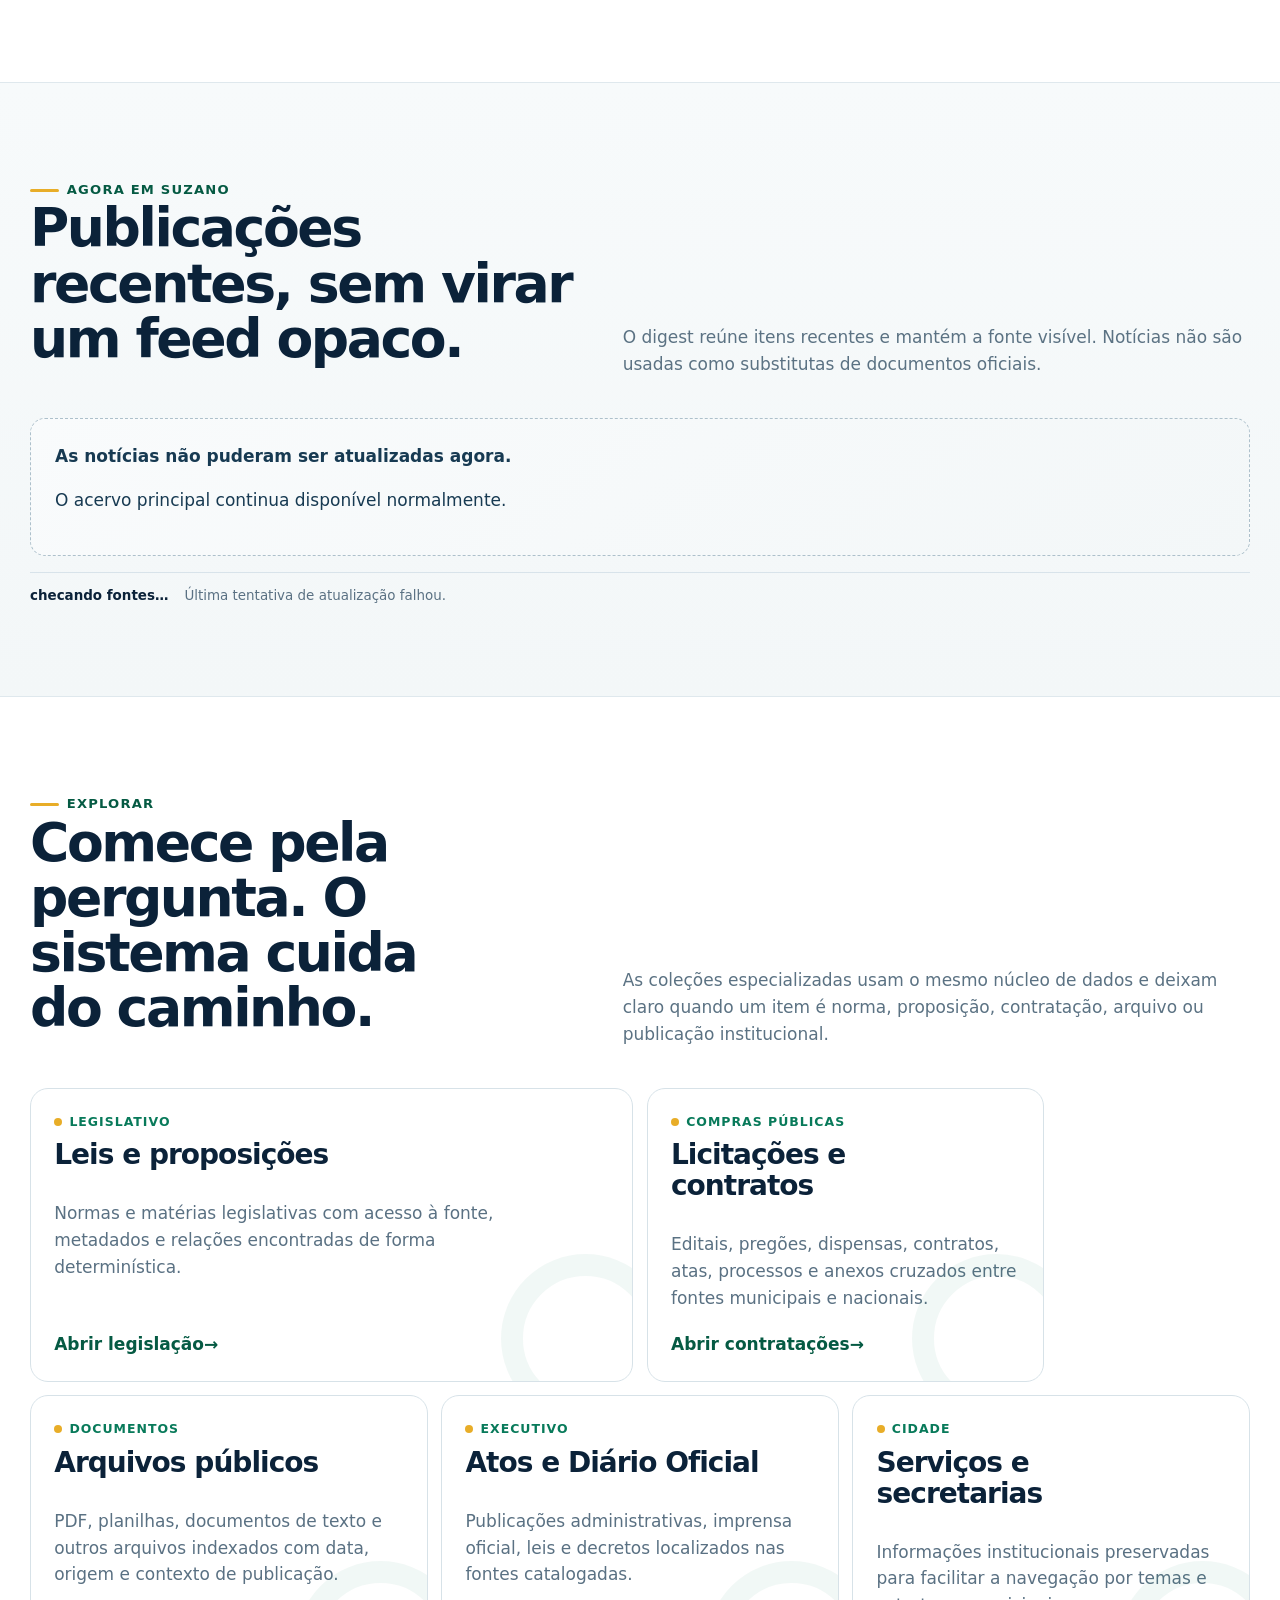
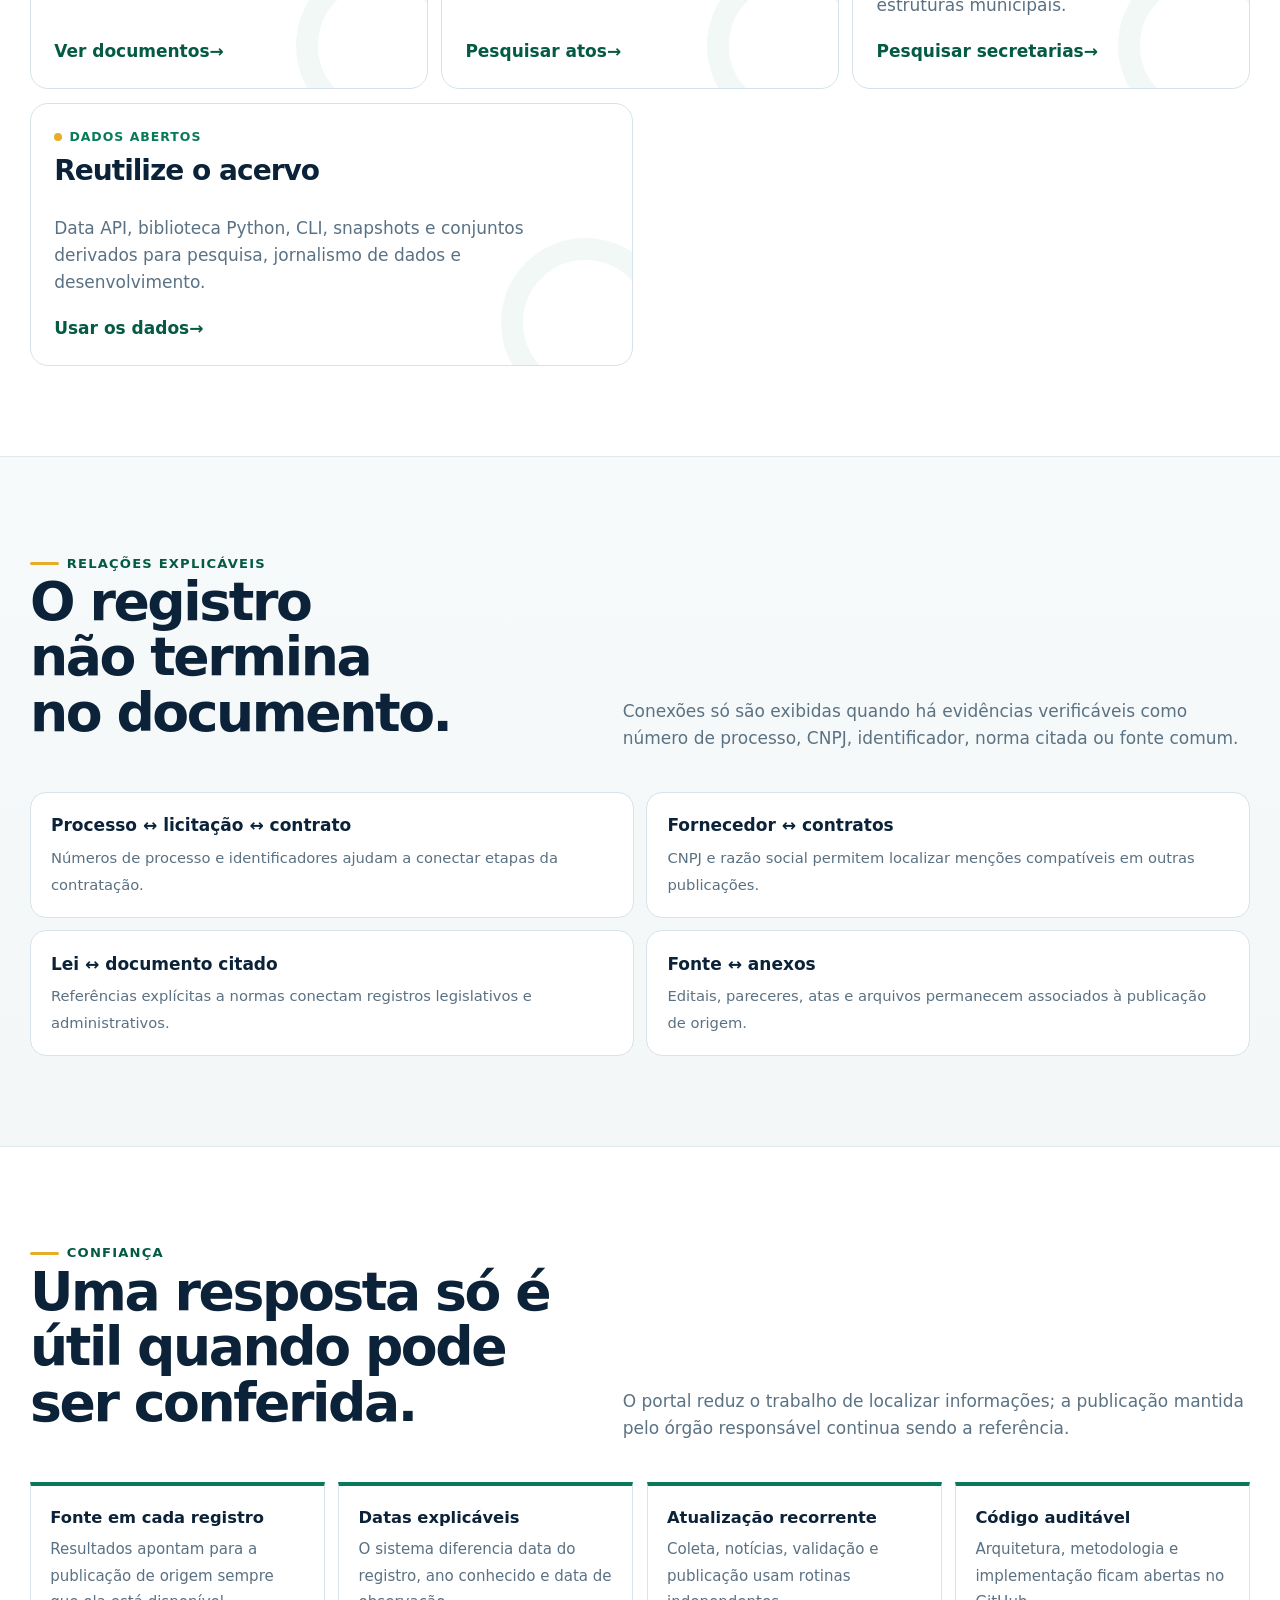
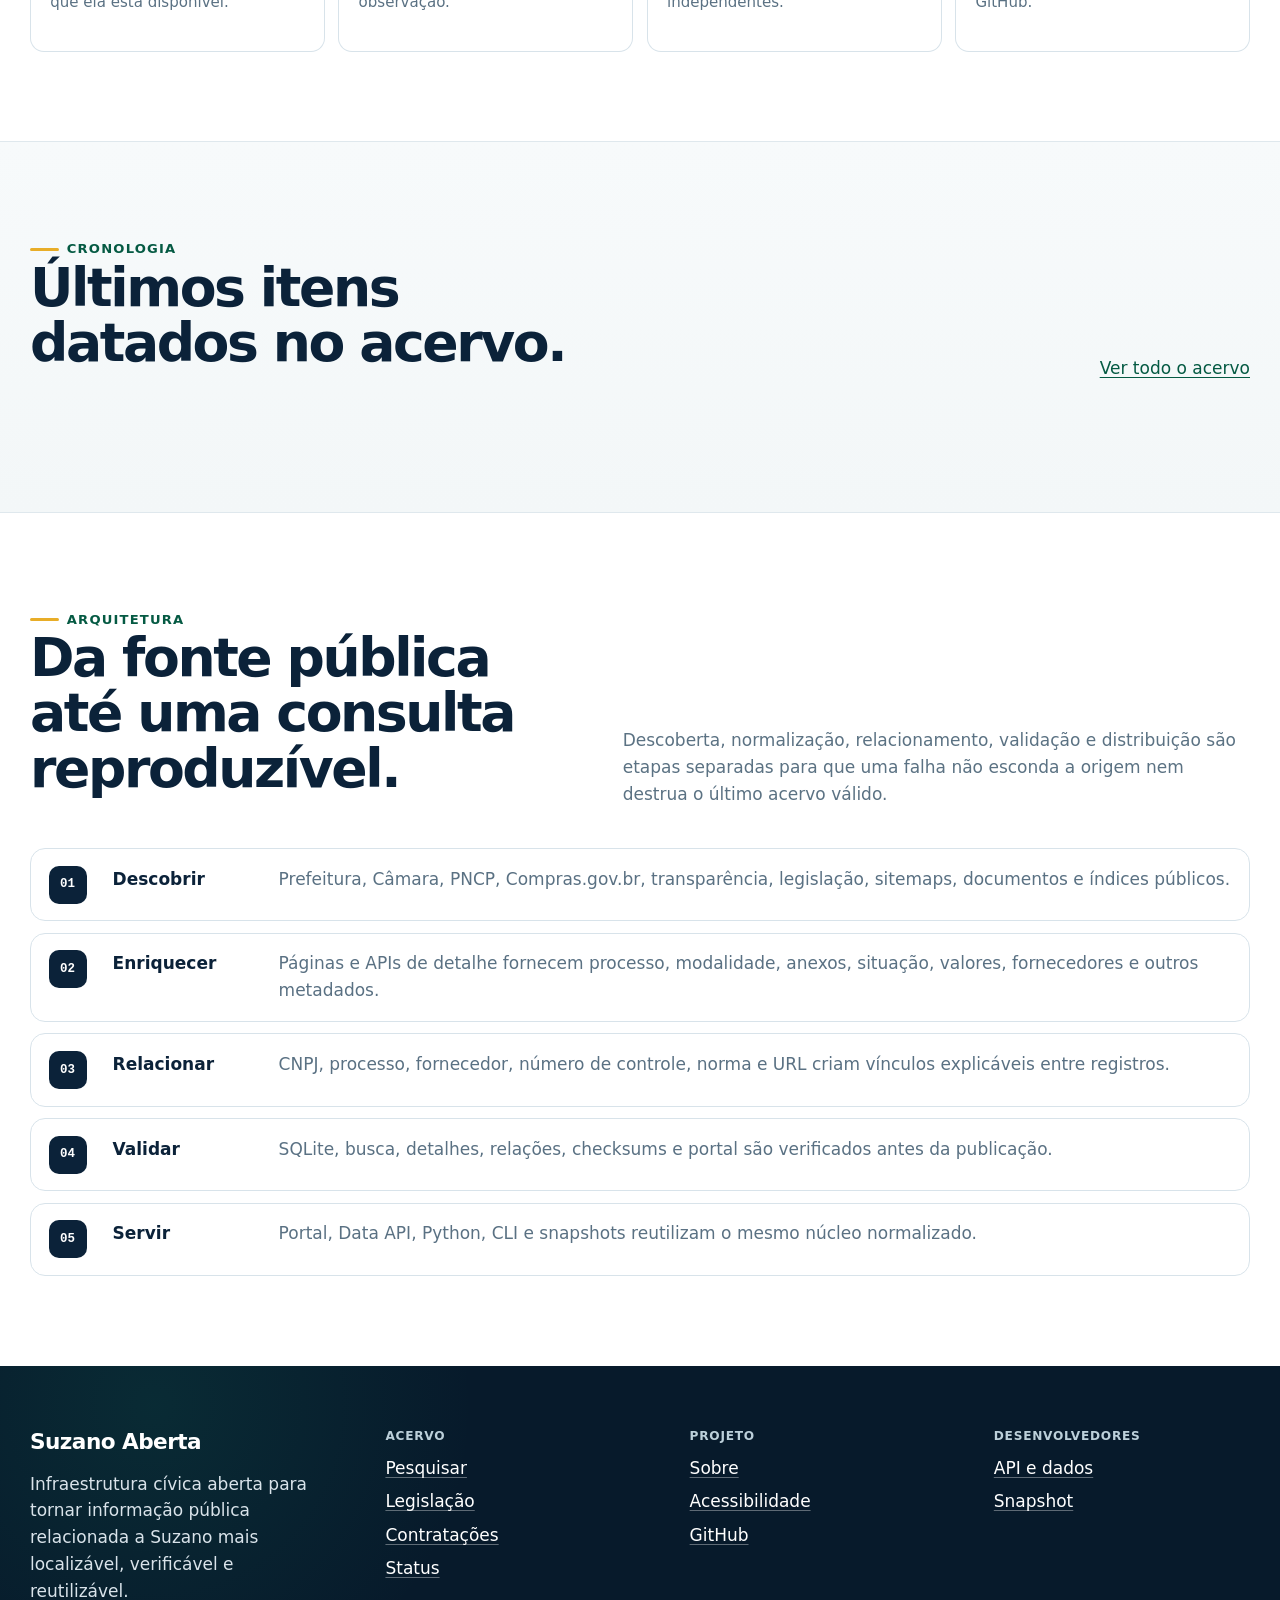
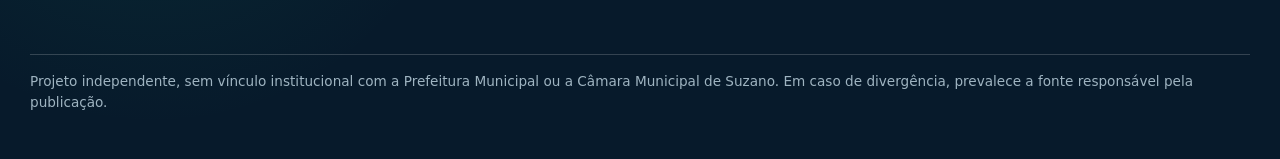
==== commit 2ffab398: "feat(portal): rebuild homepage around live civic data" ====
--- a/web/index.html
+++ b/web/index.html
@@ -3,19 +3,25 @@
 <head>
   <meta charset="utf-8">
   <meta name="viewport" content="width=device-width, initial-scale=1">
-  <meta name="description" content="Suzano Aberta organiza e cruza informações, documentos, legislação e contratações públicas relacionadas a Suzano, SP.">
-  <meta name="theme-color" content="#102A43">
-  <meta property="og:title" content="Suzano Aberta">
-  <meta property="og:description" content="Informação pública, rastreável e aberta sobre Suzano.">
+  <meta name="description" content="Pesquise leis, documentos, contratações, atos e outras informações públicas relacionadas a Suzano em um acervo rastreável e aberto.">
+  <meta name="theme-color" content="#081f33">
+  <meta name="color-scheme" content="light">
+  <meta name="robots" content="index,follow">
+  <meta property="og:title" content="Suzano Aberta — informação pública encontrável">
+  <meta property="og:description" content="Pesquise informação pública de Suzano com fonte, cronologia e rastreabilidade.">
   <meta property="og:type" content="website">
-  <title>Suzano Aberta — informação pública de Suzano</title>
+  <meta property="og:url" content="https://mukasanches.github.io/suzano-aberta/">
+  <link rel="canonical" href="https://mukasanches.github.io/suzano-aberta/">
+  <title>Suzano Aberta — informação pública encontrável</title>
   <link rel="icon" href="./assets/favicon.svg" type="image/svg+xml">
   <link rel="manifest" href="./manifest.webmanifest">
   <link rel="stylesheet" href="./assets/styles.css">
   <link rel="stylesheet" href="./assets/portal-v2.css">
   <link rel="stylesheet" href="./assets/portal-v3.css">
+  <link rel="stylesheet" href="./assets/portal-v4.css">
   <script defer src="./assets/app.js"></script>
   <script defer src="./assets/portal-v3.js"></script>
+  <script defer src="./assets/portal-v4.js"></script>
 </head>
 <body>
 <a class="skip-link" href="#conteudo">Ir para o conteúdo</a>
@@ -32,22 +38,38 @@
   <section class="hero">
     <div class="wrap hero-grid">
       <div>
-        <span class="eyebrow">Dados públicos de Suzano</span>
-        <h1>Encontre o que está espalhado.</h1>
-        <p class="lead">Leis, proposições, licitações, contratos, atos, documentos e notícias públicas reunidos em um acervo pesquisável, cronológico e ligado às fontes de origem.</p>
+        <span class="eyebrow">Infraestrutura cívica aberta</span>
+        <h1>O dado existe. Agora ele precisa ser encontrado.</h1>
+        <p class="lead">Pesquise leis, proposições, licitações, contratos, atos, documentos e publicações relacionadas a Suzano em um único acervo — sempre com caminho de volta à fonte.</p>
         <form class="search-box" data-search-form data-search-home="true" role="search">
-          <label class="search-label" for="home-q">O que você quer encontrar?</label>
-          <div class="search-row"><input id="home-q" name="q" type="search" required maxlength="200" autocomplete="off" placeholder="Ex.: transporte, escola, contrato, bairro, lei…"><button class="button" type="submit">Pesquisar</button></div>
-          <p class="search-help">Você não precisa saber em qual portal, lei, edital ou PDF a informação está.</p>
+          <label class="search-label" for="home-q">Pesquise por assunto, número, órgão, fornecedor ou documento</label>
+          <div class="search-row"><input id="home-q" name="q" type="search" required maxlength="200" autocomplete="off" placeholder="Ex.: transporte escolar, Lei 123, contrato, UBS…"><button class="button" type="submit">Pesquisar</button></div>
+          <p class="search-help">Você não precisa saber em qual portal, edital, diário ou PDF a informação foi publicada.</p>
+          <div class="hero-quick-links" aria-label="Atalhos"><a href="./legislacao.html">Leis e proposições</a><a href="./contratacoes.html">Contratações</a><a href="./explorar.html?scope=documents">Documentos</a><a href="./explorar.html?sort=date_desc">Mais recentes</a></div>
         </form>
       </div>
-      <div class="hero-card" aria-hidden="true"><img src="./assets/mark.svg" alt=""></div>
+
+      <aside class="hero-intelligence-card" aria-label="Estado atual do acervo">
+        <div class="hero-intelligence-head"><span class="live-pill">Índice público ativo</span><span data-generated>carregando…</span></div>
+        <div class="hero-intelligence-main"><small>Registros pesquisáveis</small><strong data-stat="records">—</strong><span>normalizados e ligados às respectivas fontes</span></div>
+        <div class="hero-intelligence-grid">
+          <div class="hero-intelligence-metric"><strong data-stat="documents">—</strong><span>documentos e arquivos</span></div>
+          <div class="hero-intelligence-metric"><strong data-stat="legislation">—</strong><span>itens legislativos</span></div>
+          <div class="hero-intelligence-metric"><strong data-stat="sources">—</strong><span>fontes distintas</span></div>
+          <div class="hero-intelligence-metric"><strong data-stat="years_covered">—</strong><span>anos com registros</span></div>
+        </div>
+        <div class="hero-pipeline" aria-label="Pipeline de publicação">
+          <div class="hero-pipeline-row"><strong>Coleta</strong><span>fontes municipais e nacionais</span></div>
+          <div class="hero-pipeline-row"><strong>Validação</strong><span>SQLite, checksums e integridade</span></div>
+          <div class="hero-pipeline-row"><strong>Consulta</strong><span>portal, API, Python e CLI</span></div>
+        </div>
+      </aside>
     </div>
   </section>
 
   <section class="section">
     <div class="wrap">
-      <div class="section-head"><div><span class="eyebrow">Acervo</span><h2>Um retrato público que cresce todos os dias</h2></div><p>Os números são calculados a partir do snapshot validado. A coleta preserva a origem do dado e evita totais digitados manualmente.</p></div>
+      <div class="section-head"><div><span class="eyebrow">Acervo</span><h2>Um retrato público que se atualiza sem perder a origem.</h2></div><p>Os números abaixo são derivados do snapshot validado. Não são totais digitados à mão e não substituem as bases oficiais.</p></div>
       <div class="stats" aria-label="Estatísticas do acervo">
         <div class="stat"><span class="stat-value" data-stat="records">—</span><span class="stat-label">registros pesquisáveis</span></div>
         <div class="stat"><span class="stat-value" data-stat="documents">—</span><span class="stat-label">documentos e arquivos</span></div>
@@ -61,7 +83,7 @@
 
   <section class="section section-tint">
     <div class="wrap">
-      <div class="section-head"><div><span class="eyebrow">Agora em Suzano</span><h2>O que está acontecendo na cidade</h2></div><p>Um digest automático das publicações mais recentes, sempre apontando para a fonte original.</p></div>
+      <div class="section-head"><div><span class="eyebrow">Agora em Suzano</span><h2>Publicações recentes, sem virar um feed opaco.</h2></div><p>O digest reúne itens recentes e mantém a fonte visível. Notícias não são usadas como substitutas de documentos oficiais.</p></div>
       <div data-news-list aria-live="polite"><div class="loading">Atualizando notícias…</div></div>
       <div class="news-digest-meta"><strong data-news-source-summary>checando fontes…</strong><span data-news-generated>Nova varredura a cada 30 minutos.</span></div>
     </div>
@@ -69,62 +91,62 @@
 
   <section class="section">
     <div class="wrap">
-      <div class="section-head"><div><span class="eyebrow">Explorar</span><h2>Comece pelo assunto, não pelo órgão</h2></div><p>As coleções especializadas oferecem contexto sem esconder os mesmos registros da busca geral.</p></div>
+      <div class="section-head"><div><span class="eyebrow">Explorar</span><h2>Comece pela pergunta. O sistema cuida do caminho.</h2></div><p>As coleções especializadas usam o mesmo núcleo de dados e deixam claro quando um item é norma, proposição, contratação, arquivo ou publicação institucional.</p></div>
       <div class="cards">
-        <article class="card"><div class="card-kicker">Legislativo</div><h3>Leis e proposições</h3><p>Normas e matérias legislativas com leitura da fonte oficial e vínculos encontrados no acervo.</p><a class="card-link" href="./legislacao.html">Abrir legislação</a></article>
+        <article class="card"><div class="card-kicker">Legislativo</div><h3>Leis e proposições</h3><p>Normas e matérias legislativas com acesso à fonte, metadados e relações encontradas de forma determinística.</p><a class="card-link" href="./legislacao.html">Abrir legislação</a></article>
         <article class="card"><div class="card-kicker">Compras públicas</div><h3>Licitações e contratos</h3><p>Editais, pregões, dispensas, contratos, atas, processos e anexos cruzados entre fontes municipais e nacionais.</p><a class="card-link" href="./contratacoes.html">Abrir contratações</a></article>
-        <article class="card"><div class="card-kicker">Documentos</div><h3>Arquivos públicos</h3><p>PDF, planilhas, documentos de texto e outros arquivos indexados com data e fonte.</p><a class="card-link" href="./explorar.html?scope=documents">Ver documentos</a></article>
+        <article class="card"><div class="card-kicker">Documentos</div><h3>Arquivos públicos</h3><p>PDF, planilhas, documentos de texto e outros arquivos indexados com data, origem e contexto de publicação.</p><a class="card-link" href="./explorar.html?scope=documents">Ver documentos</a></article>
         <article class="card"><div class="card-kicker">Executivo</div><h3>Atos e Diário Oficial</h3><p>Publicações administrativas, imprensa oficial, leis e decretos localizados nas fontes catalogadas.</p><a class="card-link" href="./explorar.html?q=decreto">Pesquisar atos</a></article>
-        <article class="card"><div class="card-kicker">Cidade</div><h3>Serviços e secretarias</h3><p>Informações institucionais preservadas para facilitar a navegação por temas municipais.</p><a class="card-link" href="./explorar.html?q=secretaria">Pesquisar secretarias</a></article>
-        <article class="card"><div class="card-kicker">Aberto</div><h3>Dados para reutilizar</h3><p>Data API, biblioteca Python, CLI, snapshots e conjuntos derivados para pesquisa e desenvolvimento.</p><a class="card-link" href="./desenvolvedores.html">Usar os dados</a></article>
+        <article class="card"><div class="card-kicker">Cidade</div><h3>Serviços e secretarias</h3><p>Informações institucionais preservadas para facilitar a navegação por temas e estruturas municipais.</p><a class="card-link" href="./explorar.html?q=secretaria">Pesquisar secretarias</a></article>
+        <article class="card"><div class="card-kicker">Dados abertos</div><h3>Reutilize o acervo</h3><p>Data API, biblioteca Python, CLI, snapshots e conjuntos derivados para pesquisa, jornalismo de dados e desenvolvimento.</p><a class="card-link" href="./desenvolvedores.html">Usar os dados</a></article>
       </div>
     </div>
   </section>
 
   <section class="section section-tint">
     <div class="wrap">
-      <div class="section-head"><div><span class="eyebrow">Cruzamentos</span><h2>O registro não termina no documento</h2></div><p>Vínculos são criados de forma determinística quando duas publicações compartilham evidências verificáveis.</p></div>
+      <div class="section-head"><div><span class="eyebrow">Relações explicáveis</span><h2>O registro não termina no documento.</h2></div><p>Conexões só são exibidas quando há evidências verificáveis como número de processo, CNPJ, identificador, norma citada ou fonte comum.</p></div>
       <div class="crosswalk">
-        <div class="crosswalk-item"><strong>Processo ↔ licitação ↔ contrato</strong><span>Números de processo e identificadores conectam etapas da contratação.</span></div>
-        <div class="crosswalk-item"><strong>Fornecedor ↔ contratos</strong><span>CNPJ e razão social permitem localizar relações com outras publicações.</span></div>
+        <div class="crosswalk-item"><strong>Processo ↔ licitação ↔ contrato</strong><span>Números de processo e identificadores ajudam a conectar etapas da contratação.</span></div>
+        <div class="crosswalk-item"><strong>Fornecedor ↔ contratos</strong><span>CNPJ e razão social permitem localizar menções compatíveis em outras publicações.</span></div>
         <div class="crosswalk-item"><strong>Lei ↔ documento citado</strong><span>Referências explícitas a normas conectam registros legislativos e administrativos.</span></div>
-        <div class="crosswalk-item"><strong>Fonte ↔ anexos</strong><span>Editais, pareceres, atas e outros arquivos permanecem associados à publicação que os originou.</span></div>
+        <div class="crosswalk-item"><strong>Fonte ↔ anexos</strong><span>Editais, pareceres, atas e arquivos permanecem associados à publicação de origem.</span></div>
       </div>
     </div>
   </section>
 
   <section class="section">
     <div class="wrap">
-      <div class="section-head"><div><span class="eyebrow">Confiança</span><h2>O dado precisa poder ser conferido</h2></div><p>O portal ajuda a localizar evidências e relações; a publicação do órgão responsável continua sendo a referência jurídica.</p></div>
+      <div class="section-head"><div><span class="eyebrow">Confiança</span><h2>Uma resposta só é útil quando pode ser conferida.</h2></div><p>O portal reduz o trabalho de localizar informações; a publicação mantida pelo órgão responsável continua sendo a referência.</p></div>
       <div class="trust-grid">
-        <div class="trust-item"><strong>Fonte em cada registro</strong><span>Resultados apontam para a publicação de origem.</span></div>
-        <div class="trust-item"><strong>Data explicável</strong><span>A ordenação diferencia data do registro, ano conhecido e data de observação.</span></div>
-        <div class="trust-item"><strong>Atualização automática</strong><span>Coleta, notícias, validação e publicação são recorrentes.</span></div>
-        <div class="trust-item"><strong>Código aberto</strong><span>Arquitetura, metodologia e código podem ser auditados no GitHub.</span></div>
+        <div class="trust-item"><strong>Fonte em cada registro</strong><span>Resultados apontam para a publicação de origem sempre que ela está disponível.</span></div>
+        <div class="trust-item"><strong>Datas explicáveis</strong><span>O sistema diferencia data do registro, ano conhecido e data de observação.</span></div>
+        <div class="trust-item"><strong>Atualização recorrente</strong><span>Coleta, notícias, validação e publicação usam rotinas independentes.</span></div>
+        <div class="trust-item"><strong>Código auditável</strong><span>Arquitetura, metodologia e implementação ficam abertas no GitHub.</span></div>
       </div>
     </div>
   </section>
 
   <section class="section section-tint">
     <div class="wrap">
-      <div class="section-head"><div><span class="eyebrow">Cronologia</span><h2>Itens com data mais recente</h2></div><a href="./explorar.html">Ver todo o acervo</a></div>
+      <div class="section-head"><div><span class="eyebrow">Cronologia</span><h2>Últimos itens datados no acervo.</h2></div><a href="./explorar.html">Ver todo o acervo</a></div>
       <ul class="result-list" data-latest-list><li class="loading">Carregando publicações mais recentes…</li></ul>
     </div>
   </section>
 
   <section class="section">
     <div class="wrap">
-      <div class="section-head"><div><span class="eyebrow">Como funciona</span><h2>Da fonte pública à consulta cruzada</h2></div><p>Coleta, enriquecimento, validação e publicação são etapas separadas para reduzir erros e preservar rastreabilidade.</p></div>
+      <div class="section-head"><div><span class="eyebrow">Arquitetura</span><h2>Da fonte pública até uma consulta reproduzível.</h2></div><p>Descoberta, normalização, relacionamento, validação e distribuição são etapas separadas para que uma falha não esconda a origem nem destrua o último acervo válido.</p></div>
       <div class="architecture">
-        <div class="arch-row"><strong>1. Descobrir</strong><span>Prefeitura, Câmara, PNCP, Compras.gov.br, transparência, legislação, sitemaps, documentos e índices públicos.</span></div>
-        <div class="arch-row"><strong>2. Enriquecer</strong><span>Páginas e APIs de detalhe fornecem processo, modalidade, anexos, situação, valores, fornecedores e outros metadados.</span></div>
-        <div class="arch-row"><strong>3. Relacionar</strong><span>CNPJ, processo, fornecedor, número de controle PNCP, norma e URL criam vínculos explicáveis entre registros.</span></div>
-        <div class="arch-row"><strong>4. Validar</strong><span>SQLite, busca, detalhes, relações, checksums e portal são verificados antes da publicação.</span></div>
-        <div class="arch-row"><strong>5. Servir</strong><span>Portal, Data API, Python, CLI e snapshots usam o mesmo núcleo de dados.</span></div>
+        <div class="arch-row"><strong>Descobrir</strong><span>Prefeitura, Câmara, PNCP, Compras.gov.br, transparência, legislação, sitemaps, documentos e índices públicos.</span></div>
+        <div class="arch-row"><strong>Enriquecer</strong><span>Páginas e APIs de detalhe fornecem processo, modalidade, anexos, situação, valores, fornecedores e outros metadados.</span></div>
+        <div class="arch-row"><strong>Relacionar</strong><span>CNPJ, processo, fornecedor, número de controle, norma e URL criam vínculos explicáveis entre registros.</span></div>
+        <div class="arch-row"><strong>Validar</strong><span>SQLite, busca, detalhes, relações, checksums e portal são verificados antes da publicação.</span></div>
+        <div class="arch-row"><strong>Servir</strong><span>Portal, Data API, Python, CLI e snapshots reutilizam o mesmo núcleo normalizado.</span></div>
       </div>
     </div>
   </section>
 </main>
-<footer class="footer"><div class="wrap"><div class="footer-grid"><div><h2>Suzano Aberta</h2><p>Infraestrutura cívica aberta para tornar informações públicas de Suzano mais localizáveis, verificáveis e reutilizáveis.</p></div><div><h3>Acervo</h3><ul><li><a href="./explorar.html">Pesquisar</a></li><li><a href="./legislacao.html">Legislação</a></li><li><a href="./contratacoes.html">Contratações</a></li><li><a href="./status.html">Status</a></li></ul></div><div><h3>Projeto</h3><ul><li><a href="./sobre.html">Sobre</a></li><li><a href="./acessibilidade.html">Acessibilidade</a></li><li><a href="https://github.com/MukaSanches/suzano-aberta">GitHub</a></li></ul></div><div><h3>Desenvolvedores</h3><ul><li><a href="./desenvolvedores.html">API e dados</a></li><li><a href="https://github.com/MukaSanches/suzano-aberta/releases/tag/data-latest">Snapshot</a></li></ul></div></div><div class="footer-small">Projeto independente, sem vínculo institucional com a Prefeitura Municipal ou a Câmara Municipal de Suzano. Em caso de divergência, prevalece a fonte responsável pela publicação.</div></div></footer>
+<footer class="footer"><div class="wrap"><div class="footer-grid"><div><h2>Suzano Aberta</h2><p>Infraestrutura cívica aberta para tornar informação pública relacionada a Suzano mais localizável, verificável e reutilizável.</p></div><div><h3>Acervo</h3><ul><li><a href="./explorar.html">Pesquisar</a></li><li><a href="./legislacao.html">Legislação</a></li><li><a href="./contratacoes.html">Contratações</a></li><li><a href="./status.html">Status</a></li></ul></div><div><h3>Projeto</h3><ul><li><a href="./sobre.html">Sobre</a></li><li><a href="./acessibilidade.html">Acessibilidade</a></li><li><a href="https://github.com/MukaSanches/suzano-aberta">GitHub</a></li></ul></div><div><h3>Desenvolvedores</h3><ul><li><a href="./desenvolvedores.html">API e dados</a></li><li><a href="https://github.com/MukaSanches/suzano-aberta/releases/tag/data-latest">Snapshot</a></li></ul></div></div><div class="footer-small">Projeto independente, sem vínculo institucional com a Prefeitura Municipal ou a Câmara Municipal de Suzano. Em caso de divergência, prevalece a fonte responsável pela publicação.</div></div></footer>
 </body>
 </html>
--- a/web/assets/portal-v4.css
+++ b/web/assets/portal-v4.css
@@ -0,0 +1,875 @@
+/* Suzano Aberta Portal v4
+ * Camada de experiência sobre os componentes existentes.
+ * Sem dependências externas, sem rastreadores e com movimento opcional.
+ */
+
+:root {
+  --ink: #0b2239;
+  --ink-2: #173a52;
+  --muted: #5a7183;
+  --green: #087a5a;
+  --green-dark: #055a43;
+  --green-bright: #18a579;
+  --green-soft: #e8f6f1;
+  --gold: #e8ad28;
+  --gold-soft: #fff7df;
+  --surface: #ffffff;
+  --surface-2: #f6f9fb;
+  --surface-3: #edf3f6;
+  --surface-dark: #081f33;
+  --line: #d8e3ea;
+  --line-strong: #b8c9d4;
+  --danger: #9e2b25;
+  --focus: #ffcb55;
+  --shadow-sm: 0 8px 24px rgba(8, 31, 51, .06);
+  --shadow: 0 24px 70px rgba(8, 31, 51, .11);
+  --radius: 18px;
+  --radius-sm: 11px;
+  --radius-lg: 28px;
+  --max: 1220px;
+  --header-offset: 88px;
+}
+
+html { scroll-padding-top: calc(var(--header-offset) + 1rem); }
+body {
+  background:
+    radial-gradient(circle at 50% -10%, rgba(8,122,90,.045), transparent 34rem),
+    var(--surface);
+  color: var(--ink-2);
+}
+body::before {
+  content: "";
+  position: fixed;
+  inset: 0;
+  pointer-events: none;
+  z-index: -1;
+  background-image:
+    linear-gradient(rgba(11,34,57,.022) 1px, transparent 1px),
+    linear-gradient(90deg, rgba(11,34,57,.022) 1px, transparent 1px);
+  background-size: 34px 34px;
+  mask-image: linear-gradient(to bottom, rgba(0,0,0,.55), transparent 55vh);
+}
+
+::selection { background: #ccefe3; color: var(--ink); }
+a { transition: color .15s ease, background-color .15s ease, border-color .15s ease, transform .15s ease; }
+button, input, select, textarea { min-height: 44px; }
+:focus-visible { outline: 4px solid var(--focus); outline-offset: 3px; }
+
+.reading-progress {
+  position: fixed;
+  inset: 0 auto auto 0;
+  width: 0;
+  height: 3px;
+  z-index: 1001;
+  background: linear-gradient(90deg, var(--gold), #f6d26f, var(--green-bright));
+  transform-origin: left center;
+}
+
+.independence-banner {
+  background: #071a2b;
+  border-bottom: 1px solid rgba(255,255,255,.1);
+  color: #dbe9f1;
+}
+.independence-banner .wrap { min-height: 38px; }
+.banner-dot {
+  box-shadow: 0 0 0 5px rgba(232,173,40,.12);
+  background: var(--gold);
+}
+
+.site-header {
+  top: 0;
+  border-bottom: 1px solid rgba(184,201,212,.72);
+  background: rgba(255,255,255,.92);
+  box-shadow: 0 10px 40px rgba(8,31,51,.045);
+  backdrop-filter: saturate(150%) blur(18px);
+  -webkit-backdrop-filter: saturate(150%) blur(18px);
+}
+.header-inner { min-height: 84px; }
+.brand { gap: .7rem; }
+.brand img {
+  width: 44px;
+  height: 44px;
+  filter: drop-shadow(0 8px 16px rgba(8,31,51,.08));
+}
+.brand-name {
+  gap: .26rem;
+  font-size: 1.15rem;
+  letter-spacing: -.035em;
+}
+.brand-name::after {
+  content: "dados públicos";
+  display: inline-flex;
+  margin-left: .55rem;
+  align-items: center;
+  padding: .2rem .45rem;
+  border: 1px solid var(--line);
+  border-radius: 999px;
+  color: var(--muted);
+  font-size: .62rem;
+  line-height: 1;
+  letter-spacing: .04em;
+  text-transform: uppercase;
+  font-weight: 800;
+}
+.nav { gap: .15rem; }
+.nav a {
+  min-height: 44px;
+  display: inline-flex;
+  align-items: center;
+  padding: .65rem .72rem;
+  border-radius: 10px;
+  color: #25475c;
+  font-size: .9rem;
+  font-weight: 700;
+}
+.nav a:hover { background: #eef5f3; color: var(--green-dark); }
+.nav a[aria-current="page"] {
+  background: var(--green-soft);
+  color: var(--green-dark);
+  box-shadow: inset 0 0 0 1px #c8e5db;
+}
+.nav .nav-primary {
+  margin-left: .2rem;
+  padding-inline: .9rem;
+  background: var(--ink);
+  box-shadow: 0 7px 18px rgba(8,31,51,.12);
+}
+.nav .nav-primary:hover { background: #123c55; transform: translateY(-1px); }
+.nav-toggle {
+  display: none;
+  align-items: center;
+  justify-content: center;
+  gap: .5rem;
+  min-width: 48px;
+  min-height: 46px;
+  padding: .55rem .7rem;
+  border: 1px solid var(--line);
+  border-radius: 11px;
+  background: #fff;
+  color: var(--ink);
+  font: inherit;
+  font-weight: 800;
+  cursor: pointer;
+}
+.nav-toggle-bars,
+.nav-toggle-bars::before,
+.nav-toggle-bars::after {
+  width: 18px;
+  height: 2px;
+  display: block;
+  border-radius: 2px;
+  background: currentColor;
+  transition: transform .18s ease, opacity .18s ease;
+}
+.nav-toggle-bars { position: relative; }
+.nav-toggle-bars::before,
+.nav-toggle-bars::after { content: ""; position: absolute; left: 0; }
+.nav-toggle-bars::before { top: -6px; }
+.nav-toggle-bars::after { top: 6px; }
+.nav-toggle[aria-expanded="true"] .nav-toggle-bars { background: transparent; }
+.nav-toggle[aria-expanded="true"] .nav-toggle-bars::before { transform: translateY(6px) rotate(45deg); }
+.nav-toggle[aria-expanded="true"] .nav-toggle-bars::after { transform: translateY(-6px) rotate(-45deg); }
+
+.quick-search-open {
+  display: inline-flex;
+  align-items: center;
+  gap: .45rem;
+}
+.quick-search-open kbd {
+  display: inline-flex;
+  min-width: 1.4rem;
+  justify-content: center;
+  border: 1px solid rgba(255,255,255,.24);
+  border-bottom-color: rgba(255,255,255,.4);
+  border-radius: 5px;
+  padding: .05rem .28rem;
+  color: rgba(255,255,255,.82);
+  font: 700 .72rem/1.3 ui-monospace, SFMono-Regular, Menlo, Consolas, monospace;
+}
+
+.quick-search-dialog {
+  width: min(680px, calc(100% - 1.5rem));
+  max-height: min(84vh, 720px);
+  margin: 8vh auto auto;
+  padding: 0;
+  border: 0;
+  border-radius: 22px;
+  overflow: hidden;
+  background: #fff;
+  color: var(--ink-2);
+  box-shadow: 0 40px 120px rgba(0,0,0,.32);
+}
+.quick-search-dialog::backdrop {
+  background: rgba(4,15,26,.72);
+  backdrop-filter: blur(7px);
+}
+.quick-search-shell { padding: clamp(1.15rem, 3vw, 1.7rem); }
+.quick-search-head {
+  display: flex;
+  justify-content: space-between;
+  gap: 1rem;
+  align-items: center;
+  margin-bottom: 1rem;
+}
+.quick-search-head strong { color: var(--ink); font-size: 1.05rem; }
+.quick-search-close {
+  min-width: 44px;
+  border: 1px solid var(--line);
+  border-radius: 10px;
+  background: var(--surface-2);
+  color: var(--ink);
+  cursor: pointer;
+  font-weight: 900;
+}
+.quick-search-form { display: grid; grid-template-columns: 1fr auto; gap: .65rem; }
+.quick-search-form input {
+  width: 100%;
+  border: 2px solid #8da5b4;
+  border-radius: 12px;
+  padding: .85rem 1rem;
+  color: var(--ink);
+  background: #fff;
+}
+.quick-search-shortcuts {
+  display: grid;
+  grid-template-columns: repeat(2, minmax(0,1fr));
+  gap: .65rem;
+  margin-top: 1rem;
+}
+.quick-search-shortcuts a {
+  padding: .85rem 1rem;
+  border: 1px solid var(--line);
+  border-radius: 12px;
+  text-decoration: none;
+  background: var(--surface-2);
+  color: var(--ink-2);
+  font-weight: 750;
+}
+.quick-search-shortcuts a:hover { border-color: #a9c2b8; background: var(--green-soft); color: var(--green-dark); }
+.quick-search-foot { margin: 1rem 0 0; color: var(--muted); font-size: .82rem; }
+
+.hero {
+  position: relative;
+  isolation: isolate;
+  overflow: hidden;
+  padding: clamp(4.4rem, 9vw, 8rem) 0 clamp(4.2rem, 8vw, 6.8rem);
+  border: 0;
+  background:
+    radial-gradient(circle at 84% 16%, rgba(232,173,40,.22), transparent 21rem),
+    radial-gradient(circle at 70% 86%, rgba(24,165,121,.22), transparent 26rem),
+    linear-gradient(135deg, #071a2b 0%, #0b2d43 48%, #0c554a 100%);
+  color: #fff;
+}
+.hero::before {
+  content: "";
+  position: absolute;
+  inset: 0;
+  z-index: -1;
+  opacity: .19;
+  background-image:
+    linear-gradient(rgba(255,255,255,.11) 1px, transparent 1px),
+    linear-gradient(90deg, rgba(255,255,255,.11) 1px, transparent 1px);
+  background-size: 44px 44px;
+  mask-image: radial-gradient(circle at 74% 40%, #000, transparent 67%);
+}
+.hero-grid { grid-template-columns: minmax(0, 1.2fr) minmax(320px, .8fr); gap: clamp(2.5rem, 7vw, 6rem); }
+.hero h1 {
+  max-width: 11ch;
+  color: #fff;
+  font-size: clamp(3.15rem, 7vw, 6.25rem);
+  line-height: .94;
+  letter-spacing: -.058em;
+  text-wrap: balance;
+}
+.hero .eyebrow { color: #d3f4e8; }
+.hero .eyebrow::before { background: var(--gold); }
+.hero .lead { max-width: 58ch; color: #d9e7ee; font-size: clamp(1.1rem, 2vw, 1.28rem); }
+.hero .search-box {
+  margin-top: 2.1rem;
+  padding: 1rem;
+  border: 1px solid rgba(255,255,255,.16);
+  border-radius: 17px;
+  background: rgba(255,255,255,.08);
+  box-shadow: inset 0 1px 0 rgba(255,255,255,.08);
+}
+.hero .search-label { color: #fff; font-size: .9rem; }
+.hero .search-row { gap: .5rem; }
+.hero .search-row input {
+  min-height: 58px;
+  border: 0;
+  border-radius: 11px;
+  padding-inline: 1.05rem;
+  box-shadow: 0 12px 32px rgba(0,0,0,.14);
+}
+.hero .search-row .button {
+  min-width: 126px;
+  background: var(--gold);
+  color: #10283a;
+  box-shadow: 0 12px 28px rgba(0,0,0,.12);
+}
+.hero .search-row .button:hover { background: #f2c34d; color: #10283a; transform: translateY(-1px); }
+.hero .search-help { color: #bfd0da; }
+.hero-quick-links {
+  display: flex;
+  flex-wrap: wrap;
+  gap: .45rem;
+  margin-top: .85rem;
+}
+.hero-quick-links a {
+  display: inline-flex;
+  align-items: center;
+  min-height: 36px;
+  padding: .38rem .66rem;
+  border: 1px solid rgba(255,255,255,.16);
+  border-radius: 999px;
+  color: #eef8f5;
+  background: rgba(255,255,255,.055);
+  font-size: .8rem;
+  font-weight: 750;
+  text-decoration: none;
+}
+.hero-quick-links a:hover { border-color: rgba(255,255,255,.35); background: rgba(255,255,255,.12); }
+
+.hero-intelligence-card {
+  position: relative;
+  padding: 1rem;
+  border: 1px solid rgba(255,255,255,.18);
+  border-radius: var(--radius-lg);
+  background: rgba(5,24,38,.48);
+  box-shadow: 0 32px 90px rgba(0,0,0,.22), inset 0 1px 0 rgba(255,255,255,.07);
+  backdrop-filter: blur(18px);
+}
+.hero-intelligence-card::after {
+  content: "";
+  position: absolute;
+  inset: 14px;
+  z-index: -1;
+  border-radius: 20px;
+  background: linear-gradient(145deg, rgba(255,255,255,.05), rgba(255,255,255,.015));
+}
+.hero-intelligence-head {
+  display: flex;
+  align-items: center;
+  justify-content: space-between;
+  gap: 1rem;
+  padding: .45rem .45rem .9rem;
+  color: #d9e8ee;
+  font-size: .77rem;
+}
+.live-pill {
+  display: inline-flex;
+  align-items: center;
+  gap: .42rem;
+  color: #d8f8ed;
+  font-weight: 850;
+  letter-spacing: .02em;
+}
+.live-pill::before {
+  content: "";
+  width: .55rem;
+  height: .55rem;
+  border-radius: 50%;
+  background: #54e4b4;
+  box-shadow: 0 0 0 5px rgba(84,228,180,.12);
+}
+.hero-intelligence-main {
+  padding: 1.1rem;
+  border: 1px solid rgba(255,255,255,.12);
+  border-radius: 18px;
+  background: rgba(255,255,255,.07);
+}
+.hero-intelligence-main small { display: block; color: #aebfca; font-weight: 700; }
+.hero-intelligence-main strong {
+  display: block;
+  margin-top: .15rem;
+  color: #fff;
+  font-size: clamp(2.4rem, 6vw, 4.6rem);
+  line-height: 1;
+  letter-spacing: -.055em;
+}
+.hero-intelligence-main span { color: #cae0e8; font-size: .88rem; }
+.hero-intelligence-grid {
+  display: grid;
+  grid-template-columns: repeat(2, minmax(0,1fr));
+  gap: .65rem;
+  margin-top: .65rem;
+}
+.hero-intelligence-metric {
+  min-height: 92px;
+  padding: .85rem;
+  border: 1px solid rgba(255,255,255,.1);
+  border-radius: 14px;
+  background: rgba(255,255,255,.045);
+}
+.hero-intelligence-metric strong { display: block; color: #fff; font-size: 1.28rem; letter-spacing: -.025em; }
+.hero-intelligence-metric span { color: #bcd0da; font-size: .76rem; }
+.hero-pipeline {
+  display: grid;
+  gap: .5rem;
+  margin-top: .7rem;
+  padding: .85rem;
+  border-radius: 14px;
+  background: #fff;
+  color: var(--ink-2);
+}
+.hero-pipeline-row { display: flex; align-items: center; gap: .55rem; font-size: .78rem; }
+.hero-pipeline-row::before { content: ""; width: .48rem; height: .48rem; border-radius: 50%; background: var(--green-bright); box-shadow: 0 0 0 4px var(--green-soft); flex: 0 0 auto; }
+.hero-pipeline-row strong { color: var(--ink); }
+
+.section { position: relative; padding: clamp(4rem, 7vw, 6.8rem) 0; }
+.section-tint {
+  background: linear-gradient(180deg, #f7fafb 0%, #f3f7f8 100%);
+  border-block-color: #dfE8ed;
+}
+.section-head { margin-bottom: clamp(1.7rem, 4vw, 2.5rem); }
+.section-head h2 { max-width: 18ch; font-size: clamp(2rem, 4.4vw, 3.35rem); line-height: 1.03; letter-spacing: -.045em; text-wrap: balance; }
+.section-head p { max-width: 58ch; color: #5b7283; }
+
+.stats {
+  grid-template-columns: repeat(auto-fit, minmax(180px,1fr));
+  gap: .8rem;
+}
+.stat {
+  position: relative;
+  overflow: hidden;
+  min-height: 150px;
+  padding: 1.25rem;
+  border-color: #d5e1e7;
+  border-radius: 17px;
+  background: linear-gradient(155deg, #fff 0%, #fbfdfd 100%);
+  box-shadow: var(--shadow-sm);
+}
+.stat::before {
+  content: "";
+  position: absolute;
+  inset: 0 auto 0 0;
+  width: 4px;
+  background: linear-gradient(var(--green), #35b88e);
+}
+.stat-value { font-size: clamp(2rem, 4vw, 3rem); letter-spacing: -.055em; }
+.stat-label { display: block; max-width: 18ch; margin-top: .35rem; line-height: 1.35; }
+
+.cards { grid-template-columns: repeat(12, minmax(0,1fr)); gap: .85rem; }
+.card {
+  grid-column: span 4;
+  min-height: 240px;
+  display: flex;
+  flex-direction: column;
+  position: relative;
+  overflow: hidden;
+  padding: 1.45rem;
+  border-color: #d7e2e8;
+  border-radius: 18px;
+  box-shadow: none;
+  transition: transform .18s ease, box-shadow .18s ease, border-color .18s ease;
+}
+.card:nth-child(1), .card:nth-child(6) { grid-column: span 6; }
+.card:hover { transform: translateY(-3px); border-color: #a9c4ba; box-shadow: var(--shadow-sm); }
+.card::after {
+  content: "";
+  position: absolute;
+  right: -38px;
+  bottom: -42px;
+  width: 125px;
+  height: 125px;
+  border: 22px solid rgba(8,122,90,.055);
+  border-radius: 50%;
+}
+.card h3 { max-width: 16ch; font-size: clamp(1.35rem, 2.4vw, 1.75rem); letter-spacing: -.035em; }
+.card p { max-width: 44ch; }
+.card-link { margin-top: auto; padding-top: 1.2rem; text-decoration: none; color: var(--green-dark); }
+.card-link::after { content: "  →"; }
+.card-kicker { display: flex; align-items: center; gap: .45rem; }
+.card-kicker::before { content: ""; width: .5rem; height: .5rem; border-radius: 50%; background: var(--gold); }
+
+.crosswalk {
+  display: grid;
+  grid-template-columns: repeat(2,minmax(0,1fr));
+  gap: .8rem;
+}
+.crosswalk-item {
+  padding: 1.2rem 1.25rem;
+  border: 1px solid var(--line);
+  border-radius: 16px;
+  background: #fff;
+}
+.crosswalk-item strong { display: block; margin-bottom: .3rem; color: var(--ink); }
+.crosswalk-item span { color: var(--muted); font-size: .92rem; }
+
+.trust-grid { gap: .85rem; }
+.trust-item {
+  min-height: 170px;
+  padding: 1.2rem;
+  border: 1px solid var(--line);
+  border-top: 4px solid var(--green);
+  border-radius: 0 0 14px 14px;
+  background: #fff;
+}
+.trust-item strong { font-size: 1.02rem; }
+
+.architecture { counter-reset: step; gap: .7rem; }
+.arch-row {
+  counter-increment: step;
+  grid-template-columns: 48px 150px 1fr;
+  align-items: start;
+  padding: 1.05rem 1.1rem;
+  border-radius: 15px;
+  background: #fff;
+}
+.arch-row::before {
+  content: counter(step, decimal-leading-zero);
+  width: 38px;
+  height: 38px;
+  display: grid;
+  place-items: center;
+  border-radius: 10px;
+  background: var(--ink);
+  color: #fff;
+  font: 850 .78rem/1 ui-monospace, SFMono-Regular, Menlo, Consolas, monospace;
+}
+
+.result-list[data-latest-list] { position: relative; }
+.result-list[data-latest-list]::before {
+  content: "";
+  position: absolute;
+  left: 8px;
+  top: 1rem;
+  bottom: 1rem;
+  width: 2px;
+  background: linear-gradient(var(--green), transparent);
+}
+.result-list[data-latest-list] .result { position: relative; padding: 1.1rem 1rem 1.1rem 2rem; border: 0; }
+.result-list[data-latest-list] .result::before {
+  content: "";
+  position: absolute;
+  left: 2px;
+  top: 1.6rem;
+  width: 13px;
+  height: 13px;
+  border: 3px solid #f7fafb;
+  border-radius: 50%;
+  background: var(--green);
+  box-shadow: 0 0 0 2px #bfe2d6;
+}
+
+.page-hero {
+  position: relative;
+  overflow: hidden;
+  padding: clamp(3.4rem, 7vw, 5.7rem) 0 clamp(2.6rem, 5vw, 4rem);
+  background:
+    radial-gradient(circle at 84% 10%, rgba(232,173,40,.14), transparent 17rem),
+    linear-gradient(180deg, #f4f8f8 0%, #f8fbfc 100%);
+}
+.page-hero::after {
+  content: "";
+  position: absolute;
+  inset: auto -8vw -80% auto;
+  width: 360px;
+  aspect-ratio: 1;
+  border: 52px solid rgba(8,122,90,.035);
+  border-radius: 50%;
+}
+.page-hero h1 { max-width: 17ch; font-size: clamp(2.55rem, 6vw, 4.8rem); line-height: .98; letter-spacing: -.055em; text-wrap: balance; }
+.page-hero .lead { max-width: 66ch; }
+
+.results-shell { grid-template-columns: minmax(250px, 300px) minmax(0,1fr); gap: clamp(1.4rem, 3vw, 2.4rem); }
+.filters {
+  top: calc(var(--header-offset) + 1rem);
+  padding: 1rem;
+  border-color: #d5e1e7;
+  border-radius: 16px;
+  box-shadow: var(--shadow-sm);
+}
+.filters::before {
+  content: "Refinar resultados";
+  display: block;
+  margin: .1rem 0 1rem;
+  color: var(--ink);
+  font-size: .78rem;
+  font-weight: 900;
+  letter-spacing: .065em;
+  text-transform: uppercase;
+}
+.field { margin-bottom: .85rem; }
+.field label { font-size: .86rem; }
+.field select, .field input,
+.procurement-controls input,
+.procurement-controls select {
+  min-height: 46px;
+  border: 1.5px solid #9db1bd;
+  border-radius: 10px;
+}
+.field select:hover, .field input:hover,
+.procurement-controls input:hover, .procurement-controls select:hover { border-color: #678697; }
+.filter-actions { display: grid; grid-template-columns: 1fr auto; gap: .55rem; margin-top: .35rem; }
+.filter-reset {
+  min-width: 46px;
+  padding: .6rem .75rem;
+  border: 1px solid var(--line);
+  border-radius: 10px;
+  background: var(--surface-2);
+  color: var(--ink);
+  cursor: pointer;
+  font-weight: 800;
+}
+.active-filter-bar {
+  display: flex;
+  flex-wrap: wrap;
+  align-items: center;
+  gap: .4rem;
+  margin: 0 0 1rem;
+  min-height: 1.9rem;
+}
+.active-filter-bar[hidden] { display: none; }
+.filter-chip {
+  display: inline-flex;
+  align-items: center;
+  min-height: 32px;
+  padding: .32rem .58rem;
+  border-radius: 999px;
+  background: var(--green-soft);
+  color: var(--green-dark);
+  font-size: .77rem;
+  font-weight: 800;
+}
+.filter-chip-count { color: var(--muted); font-size: .8rem; }
+
+[data-results] > .result-list { display: grid; gap: .75rem; }
+[data-results] .result {
+  padding: 1.2rem 1.25rem;
+  border: 1px solid var(--line);
+  border-radius: 15px;
+  background: #fff;
+  box-shadow: 0 5px 18px rgba(8,31,51,.035);
+  transition: border-color .16s ease, box-shadow .16s ease, transform .16s ease;
+}
+[data-results] .result:first-child { padding-top: 1.2rem; }
+[data-results] .result:hover { transform: translateY(-2px); border-color: #b2c9c0; box-shadow: var(--shadow-sm); }
+.result-title { margin: .4rem 0 .45rem; line-height: 1.24; }
+.result-title a { text-decoration-thickness: .07em; text-underline-offset: .15em; }
+.result-actions { padding-top: .2rem; border-top: 0; }
+.tag { background: #e8f6f1; box-shadow: inset 0 0 0 1px #cbe8de; }
+.pagination {
+  display: flex;
+  align-items: center;
+  justify-content: space-between;
+  gap: 1rem;
+  margin-top: 1.25rem;
+  padding: .85rem;
+  border: 1px solid var(--line);
+  border-radius: 14px;
+  background: var(--surface-2);
+}
+.pagination-group { display: flex; gap: .5rem; }
+.pagination button {
+  min-height: 42px;
+  padding: .55rem .8rem;
+  border: 1px solid #b8c8d1;
+  border-radius: 9px;
+  background: #fff;
+  color: var(--ink);
+  cursor: pointer;
+  font-weight: 800;
+}
+.pagination button:hover:not(:disabled) { border-color: var(--green); color: var(--green-dark); }
+.pagination button:disabled { opacity: .45; cursor: not-allowed; }
+.pagination-status { color: var(--muted); font-size: .84rem; }
+
+.empty {
+  padding: 1.5rem;
+  border: 1px dashed #adc0cb;
+  border-radius: 15px;
+  background: linear-gradient(145deg, #f9fbfc, #f3f7f8);
+}
+.loading { min-height: 44px; }
+.loading::before { width: 1rem; height: 1rem; border-width: 3px; }
+
+.news-editorial-grid { gap: .9rem; }
+.news-featured {
+  border-radius: 20px;
+  background:
+    radial-gradient(circle at 90% 0, rgba(232,173,40,.22), transparent 17rem),
+    linear-gradient(145deg, #071c30 0%, #10374a 60%, #0d6954 100%);
+  box-shadow: var(--shadow);
+}
+.news-secondary { border-radius: 15px; box-shadow: none; }
+.news-secondary:hover { border-color: #aac5ba; box-shadow: var(--shadow-sm); }
+.news-digest-meta { padding-top: .8rem; border-top: 1px solid var(--line); }
+
+.procurement-source-grid { gap: .75rem; }
+.procurement-source {
+  min-height: 190px;
+  position: relative;
+  padding: 1.2rem;
+  border-radius: 16px;
+  overflow: hidden;
+  box-shadow: var(--shadow-sm);
+}
+.procurement-source::after {
+  content: "";
+  position: absolute;
+  right: -25px;
+  top: -25px;
+  width: 72px;
+  height: 72px;
+  border: 14px solid rgba(8,122,90,.055);
+  border-radius: 50%;
+}
+.procurement-controls {
+  padding: .75rem;
+  border: 1px solid var(--line);
+  border-radius: 15px;
+  background: #fff;
+  box-shadow: var(--shadow-sm);
+}
+.procurement-cards { gap: .8rem; }
+.procurement-card {
+  border-radius: 16px;
+  box-shadow: none;
+  transition: transform .16s ease, border-color .16s ease, box-shadow .16s ease;
+}
+.procurement-card:hover { transform: translateY(-2px); border-color: #afc7bd; box-shadow: var(--shadow-sm); }
+.procurement-value { letter-spacing: -.03em; }
+.detail-panel {
+  padding: clamp(1rem, 3vw, 1.6rem);
+  border: 1px solid var(--line);
+  border-radius: 20px;
+  background: #fff;
+  box-shadow: var(--shadow);
+}
+.detail-layout { gap: clamp(1.3rem, 4vw, 2.5rem); }
+.metadata-grid > div { padding-block: .7rem; }
+.relation-list li, .document-list li { border-color: #e1e8ec; }
+.legal-text { border-radius: 14px; background: #fbfcfd; }
+
+.prose { max-width: 820px; }
+.prose > p:first-of-type { font-size: 1.08rem; }
+.prose h2 { padding-top: .7rem; border-top: 1px solid var(--line); }
+pre { border: 1px solid #173e55; box-shadow: var(--shadow-sm); }
+
+.footer {
+  margin-top: 0;
+  padding: 4rem 0 2.8rem;
+  background:
+    radial-gradient(circle at 12% 10%, rgba(24,165,121,.12), transparent 20rem),
+    #071a2b;
+}
+.footer-grid { gap: clamp(1.4rem, 4vw, 3rem); }
+.footer h2 { font-size: 1.35rem; letter-spacing: -.025em; }
+.footer h3 { color: #bcd0da; text-transform: uppercase; letter-spacing: .06em; font-size: .76rem; }
+.footer a { text-decoration-color: rgba(255,255,255,.35); }
+.footer a:hover { color: #c8f4e6; }
+.footer-small { color: #9fb4c1; }
+
+.back-to-top {
+  position: fixed;
+  right: 1rem;
+  bottom: 1rem;
+  z-index: 80;
+  width: 46px;
+  height: 46px;
+  display: grid;
+  place-items: center;
+  border: 1px solid rgba(184,201,212,.9);
+  border-radius: 14px;
+  background: rgba(255,255,255,.94);
+  color: var(--ink);
+  box-shadow: var(--shadow-sm);
+  cursor: pointer;
+  opacity: 0;
+  pointer-events: none;
+  transform: translateY(8px);
+}
+.back-to-top.is-visible { opacity: 1; pointer-events: auto; transform: none; }
+
+.reveal-ready [data-reveal] { opacity: 0; transform: translateY(14px); transition: opacity .5s ease, transform .5s ease; }
+.reveal-ready [data-reveal].is-revealed { opacity: 1; transform: none; }
+
+@media (max-width: 1050px) {
+  .brand-name::after { display: none; }
+  .nav a { padding-inline: .58rem; }
+  .hero-grid { grid-template-columns: 1fr .75fr; gap: 2rem; }
+  .card, .card:nth-child(1), .card:nth-child(6) { grid-column: span 6; }
+  .architecture .arch-row { grid-template-columns: 44px 130px 1fr; }
+}
+
+@media (max-width: 900px) {
+  :root { --header-offset: 76px; }
+  .header-inner { min-height: 76px; padding: .6rem 0; flex-direction: row; align-items: center; }
+  .site-header { position: sticky; }
+  .nav-toggle { display: inline-flex; margin-left: auto; }
+  .nav {
+    position: absolute;
+    left: 1rem;
+    right: 1rem;
+    top: calc(100% + .45rem);
+    width: auto;
+    max-height: min(70vh, 520px);
+    overflow-y: auto;
+    display: grid;
+    grid-template-columns: 1fr;
+    gap: .25rem;
+    padding: .6rem;
+    border: 1px solid var(--line);
+    border-radius: 15px;
+    background: rgba(255,255,255,.98);
+    box-shadow: var(--shadow);
+    transform-origin: top center;
+    opacity: 0;
+    visibility: hidden;
+    transform: translateY(-8px) scale(.985);
+    transition: opacity .16s ease, transform .16s ease, visibility .16s ease;
+  }
+  .nav.is-open { opacity: 1; visibility: visible; transform: none; }
+  .nav a { width: 100%; justify-content: space-between; }
+  .nav .nav-primary { margin: .2rem 0 0; }
+  body.nav-open { overflow: hidden; }
+  .hero-grid { grid-template-columns: 1fr; }
+  .hero h1 { max-width: 12ch; }
+  .hero-intelligence-card { max-width: 680px; }
+  .results-shell { grid-template-columns: 1fr; }
+  .filters { position: static; }
+  .cards { grid-template-columns: repeat(2,minmax(0,1fr)); }
+  .card, .card:nth-child(1), .card:nth-child(6) { grid-column: auto; }
+  .crosswalk { grid-template-columns: 1fr; }
+  .architecture .arch-row { grid-template-columns: 44px 1fr; }
+  .architecture .arch-row span { grid-column: 2; }
+}
+
+@media (max-width: 680px) {
+  .independence-banner .wrap { align-items: flex-start; font-size: .78rem; }
+  .brand img { width: 39px; height: 39px; }
+  .brand-name { font-size: 1rem; }
+  .hero { padding-top: 3.8rem; }
+  .hero h1 { font-size: clamp(3rem, 16vw, 4.6rem); }
+  .hero .search-box { padding: .75rem; }
+  .hero .search-row { grid-template-columns: 1fr; }
+  .hero .search-row .button { width: 100%; }
+  .hero-intelligence-grid { grid-template-columns: 1fr 1fr; }
+  .section { padding-block: 3.8rem; }
+  .cards { grid-template-columns: 1fr; }
+  .trust-grid { grid-template-columns: 1fr; }
+  .quick-search-form { grid-template-columns: 1fr; }
+  .quick-search-form .button { width: 100%; }
+  .quick-search-shortcuts { grid-template-columns: 1fr; }
+  .pagination { align-items: stretch; flex-direction: column; }
+  .pagination-group { width: 100%; }
+  .pagination button { flex: 1; }
+  .footer-grid { grid-template-columns: 1fr; }
+}
+
+@media (prefers-reduced-motion: reduce) {
+  *, *::before, *::after {
+    scroll-behavior: auto !important;
+    animation-duration: .001ms !important;
+    animation-iteration-count: 1 !important;
+    transition-duration: .001ms !important;
+  }
+  .reveal-ready [data-reveal] { opacity: 1; transform: none; }
+}
+
+@media (prefers-contrast: more) {
+  :root { --line: #8097a6; --line-strong: #607887; --muted: #3f5666; }
+  .card, .stat, .filters, [data-results] .result, .procurement-card, .procurement-source { border-width: 2px; }
+  .tag { box-shadow: inset 0 0 0 2px #8abfac; }
+}
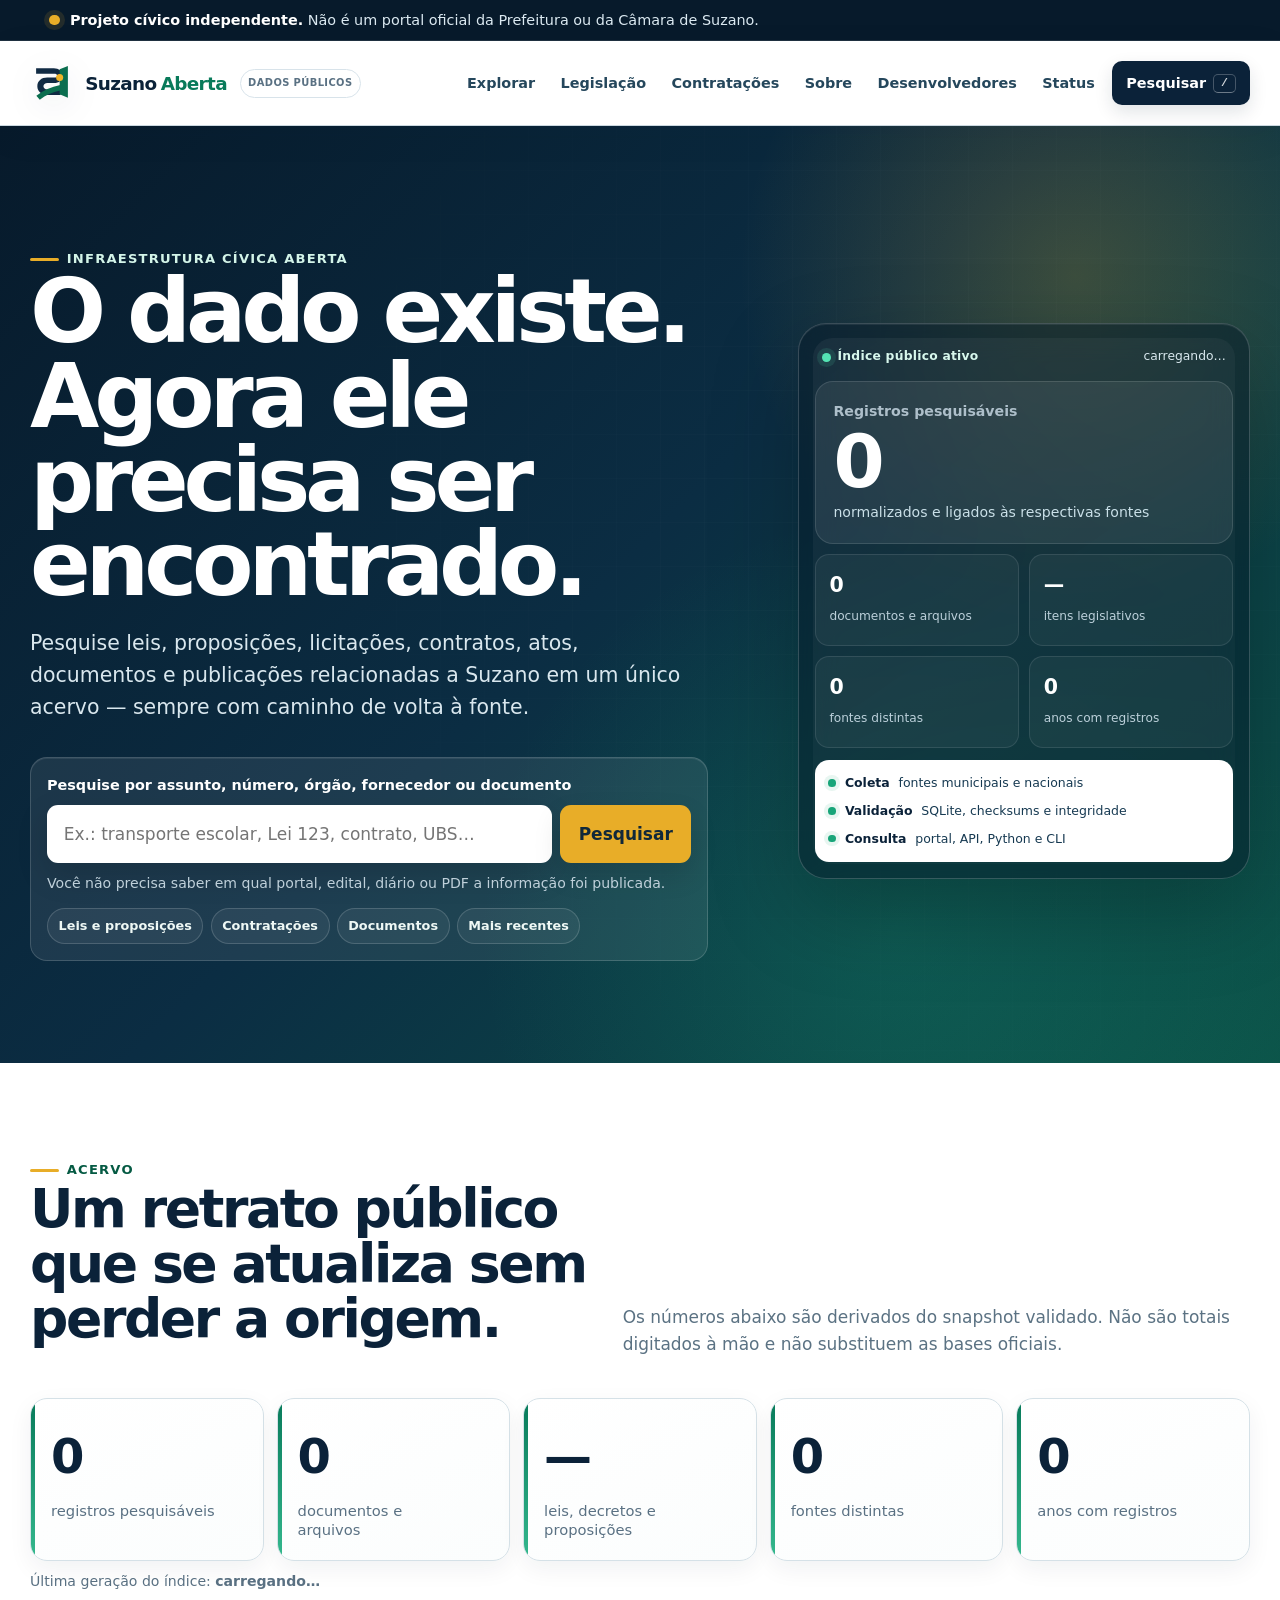
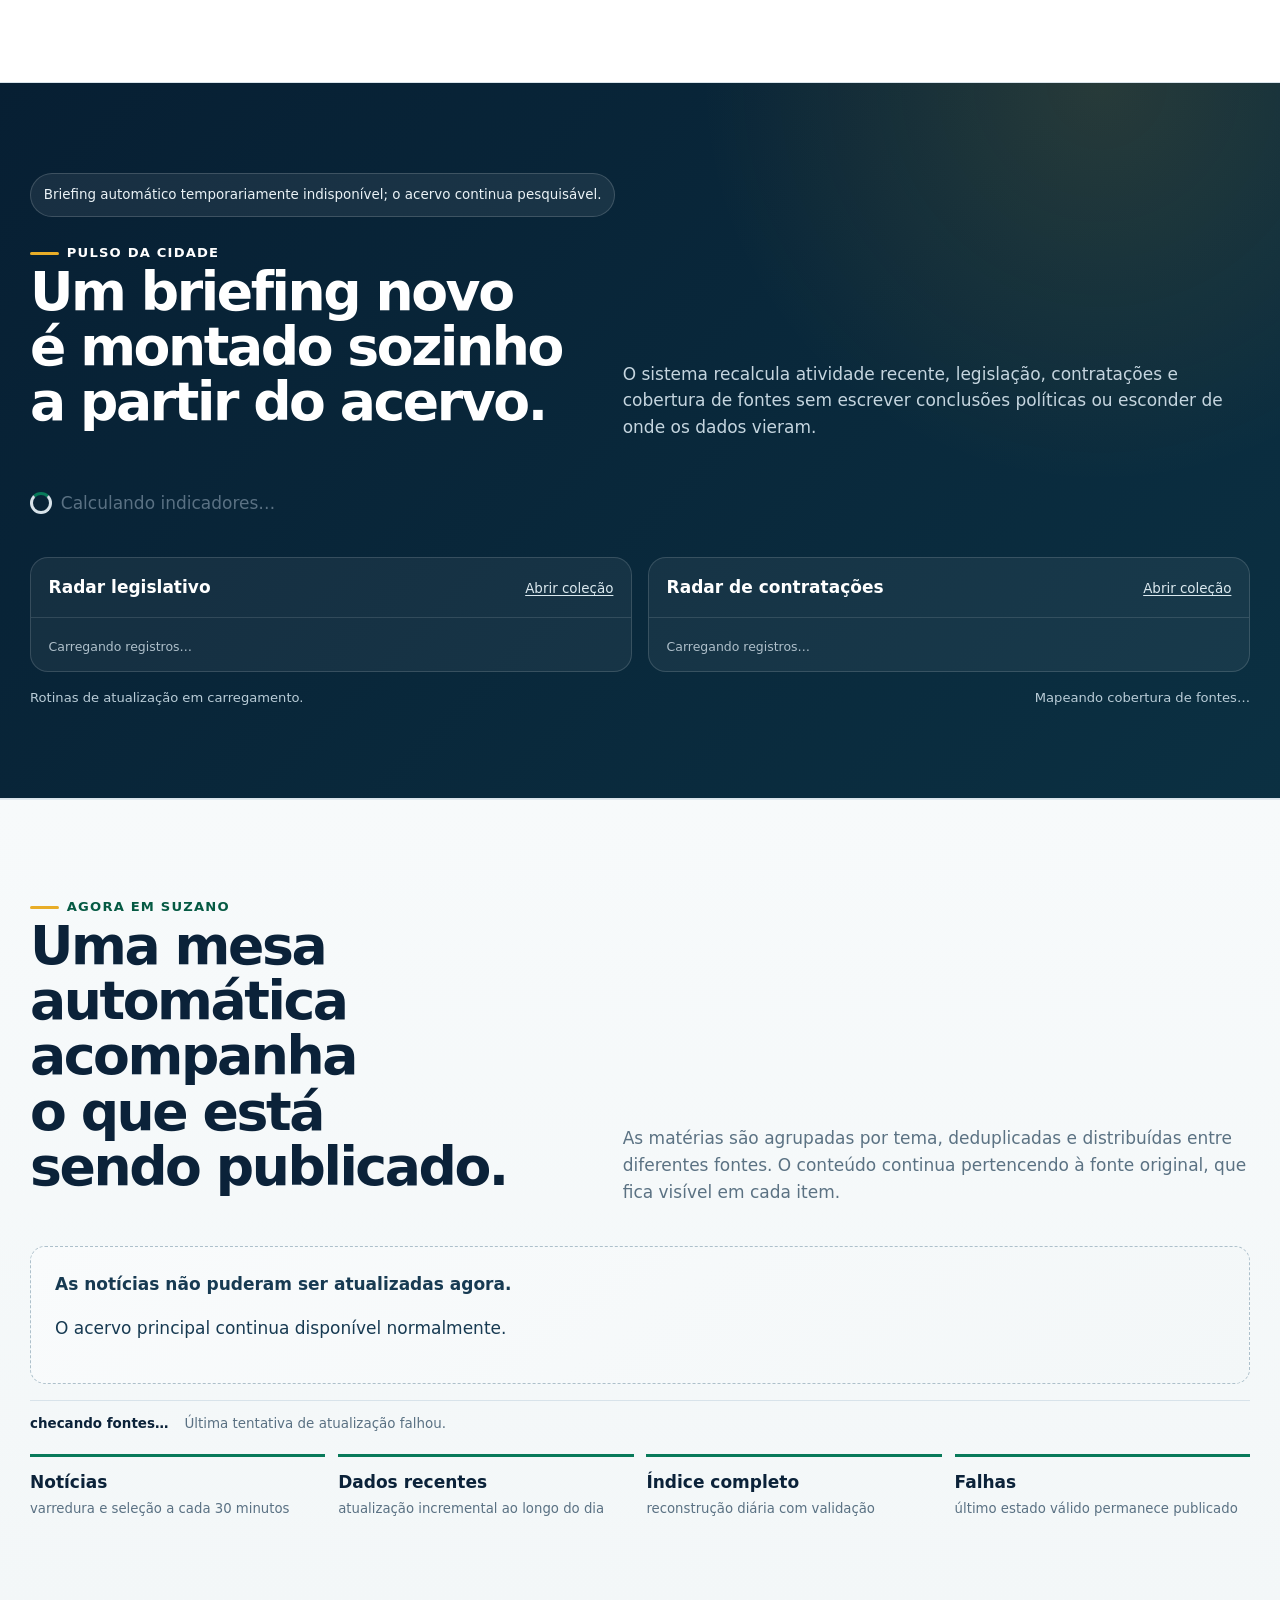
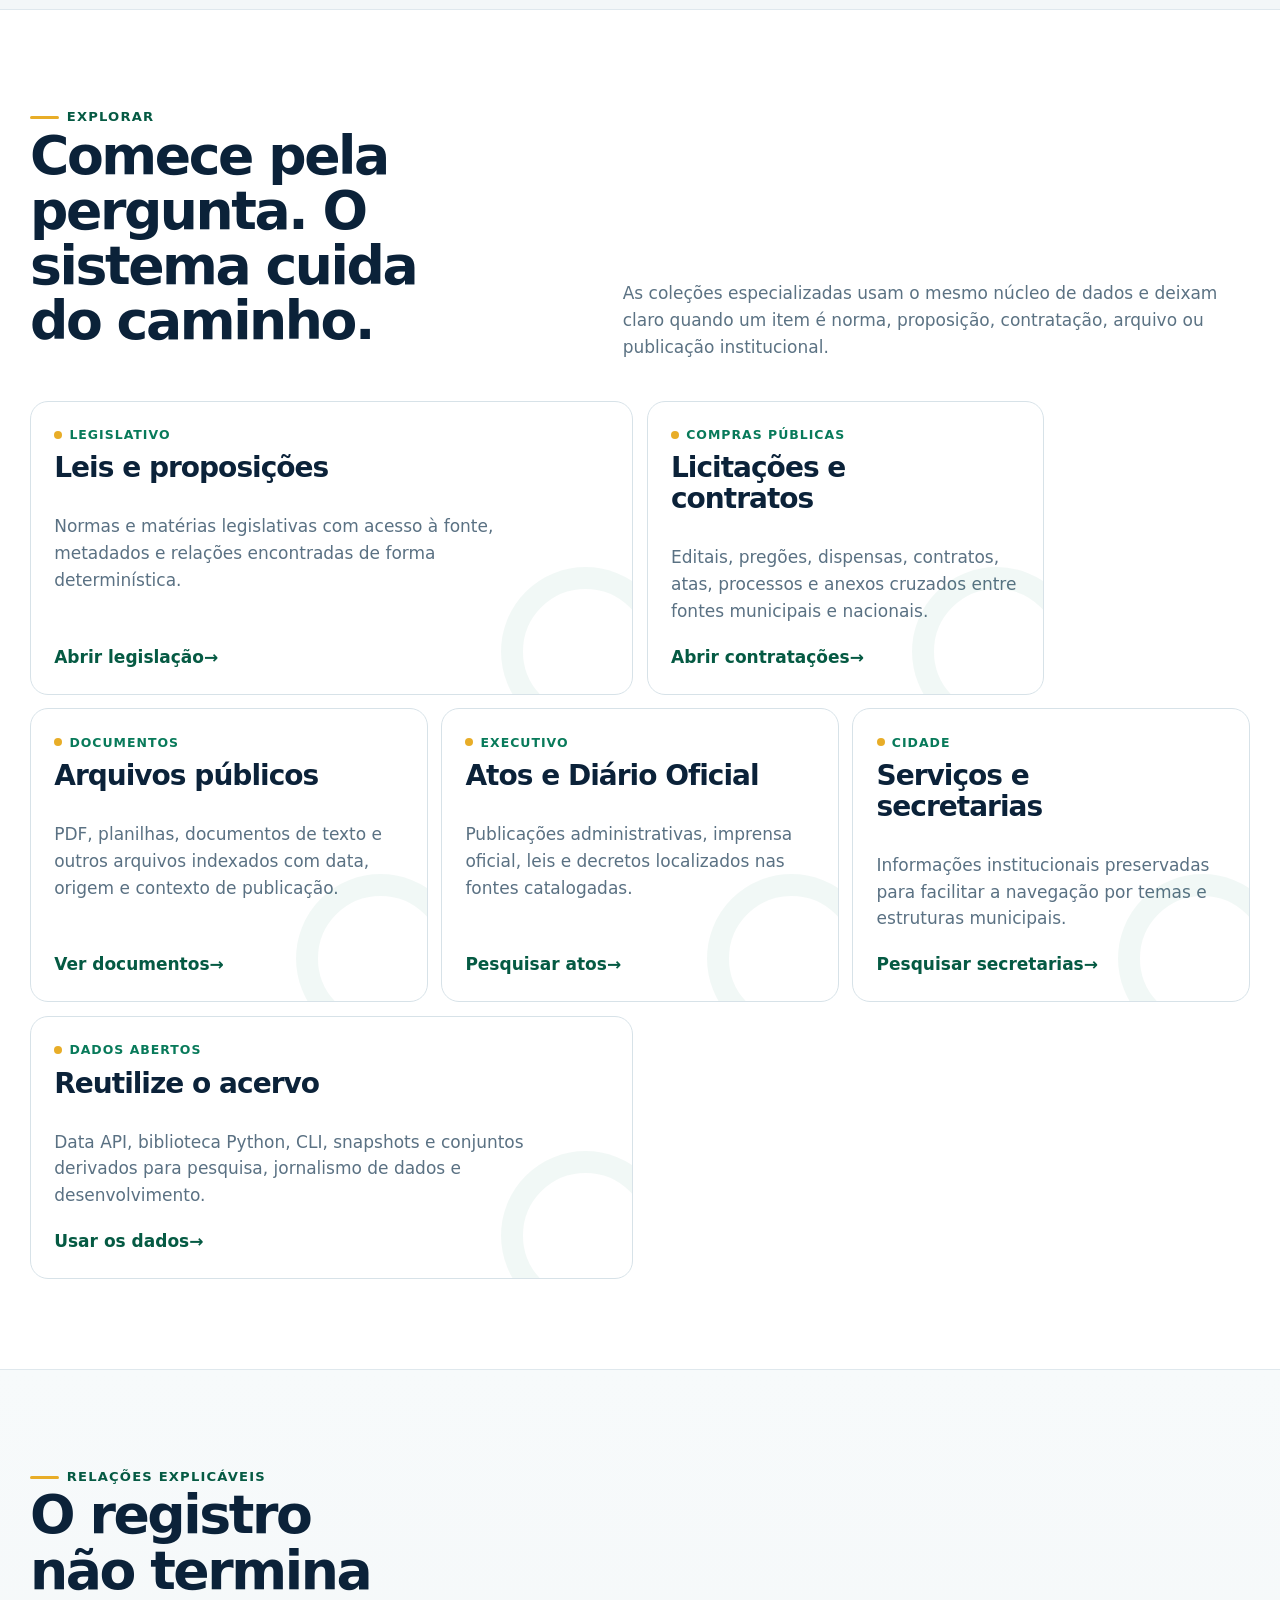
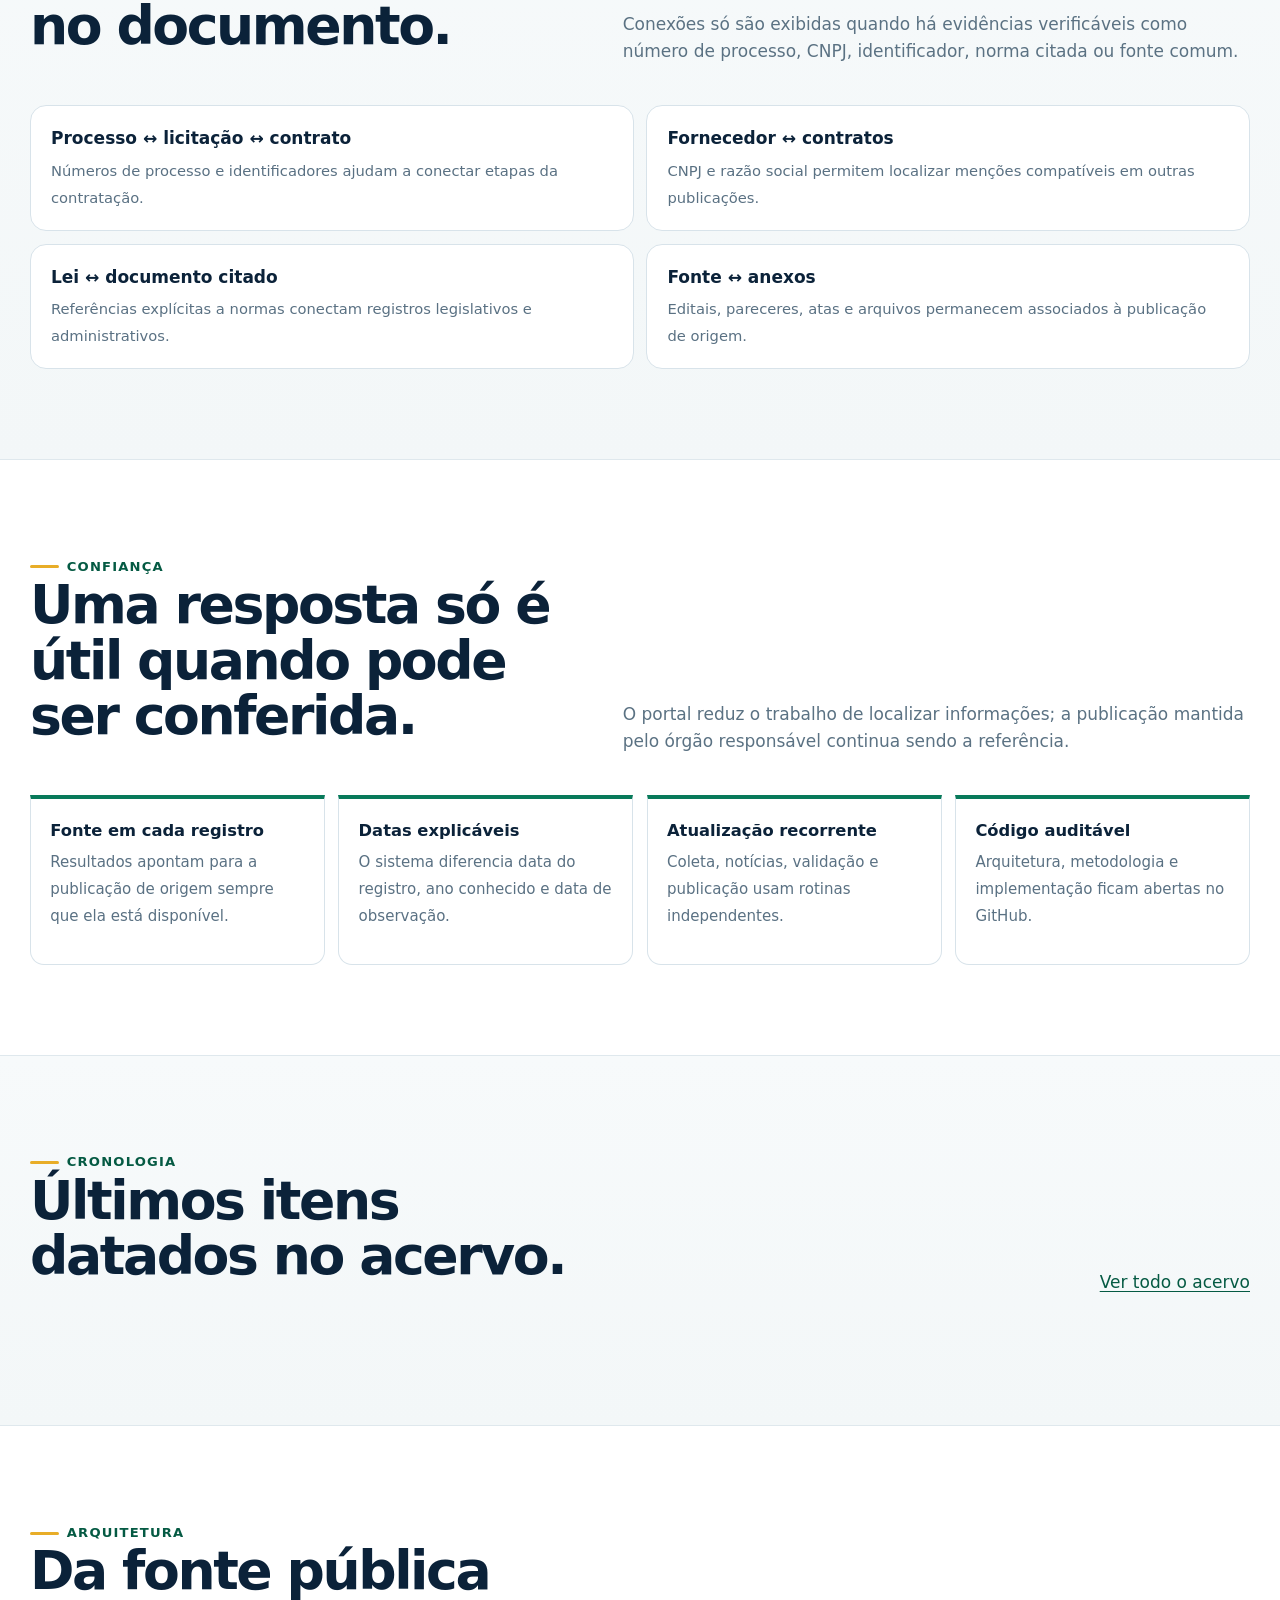
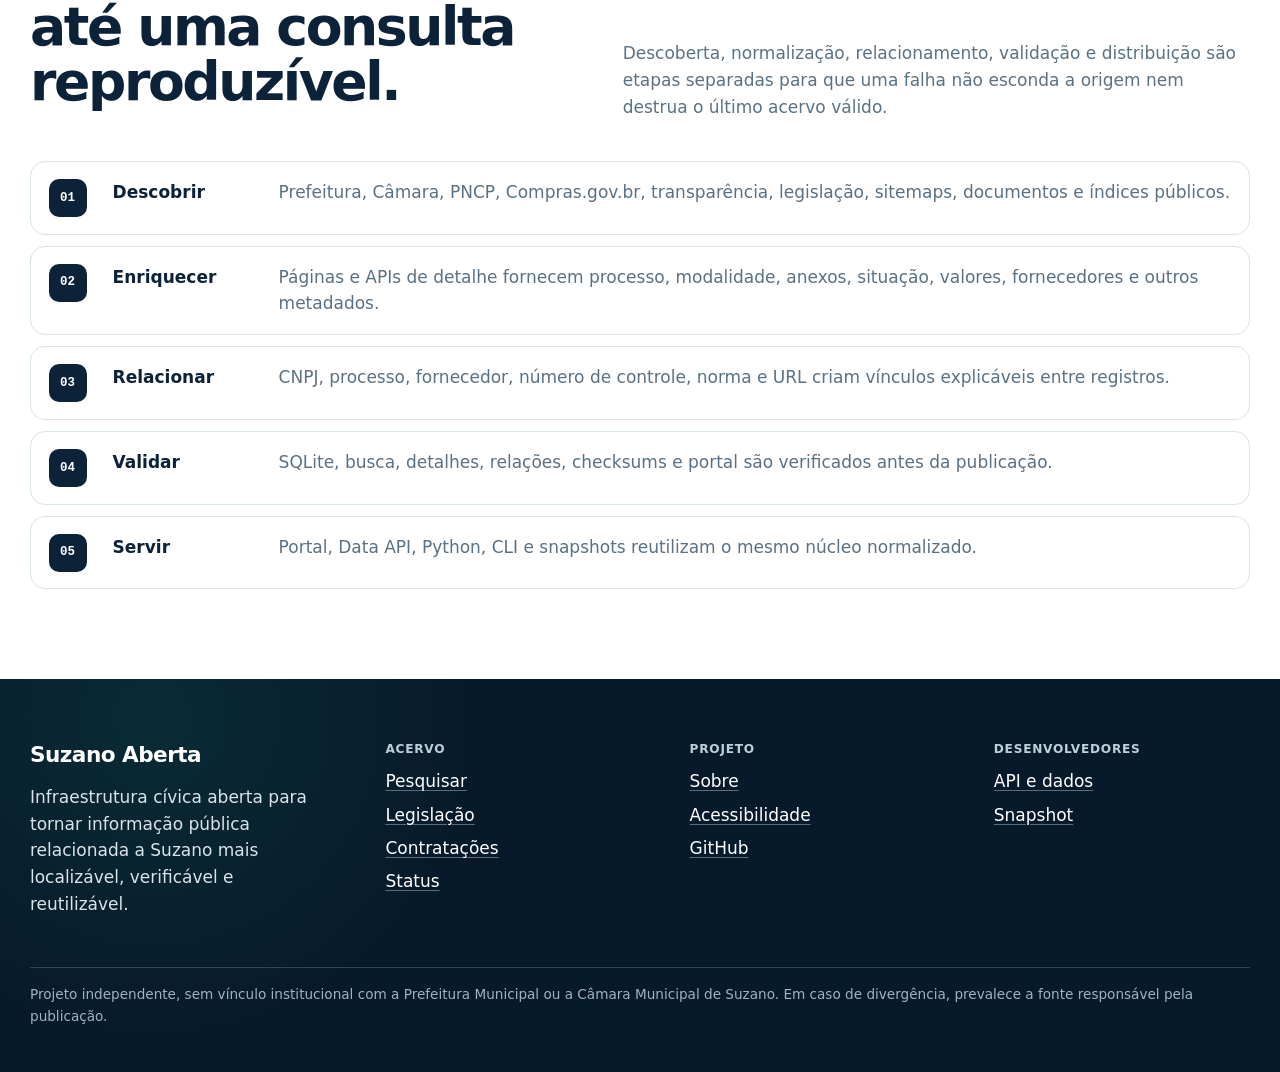
==== commit bc46b0bd: "feat: add autonomous city pulse and operational newsroom to home" ====
--- a/web/index.html
+++ b/web/index.html
@@ -19,9 +19,11 @@
   <link rel="stylesheet" href="./assets/portal-v2.css">
   <link rel="stylesheet" href="./assets/portal-v3.css">
   <link rel="stylesheet" href="./assets/portal-v4.css">
+  <link rel="stylesheet" href="./assets/portal-v6.css">
   <script defer src="./assets/app.js"></script>
   <script defer src="./assets/portal-v3.js"></script>
   <script defer src="./assets/portal-v4.js"></script>
+  <script defer src="./assets/portal-v6.js"></script>
 </head>
 <body>
 <a class="skip-link" href="#conteudo">Ir para o conteúdo</a>
@@ -81,11 +83,36 @@
     </div>
   </section>
 
+  <section class="section autopilot-band" aria-labelledby="autopilot-title">
+    <div class="wrap">
+      <div class="autopilot-status" data-autopilot-status><span class="autopilot-status-dot" aria-hidden="true"></span><strong>Operação automática</strong><span>carregando briefing…</span></div>
+      <div class="section-head"><div><span class="eyebrow">Pulso da cidade</span><h2 id="autopilot-title">Um briefing novo é montado sozinho a partir do acervo.</h2></div><p>O sistema recalcula atividade recente, legislação, contratações e cobertura de fontes sem escrever conclusões políticas ou esconder de onde os dados vieram.</p></div>
+      <div class="autopilot-briefing" data-autopilot-briefing aria-live="polite"><div class="loading">Calculando indicadores…</div></div>
+      <div class="autopilot-radar-grid">
+        <article class="radar-panel">
+          <div class="radar-head"><strong>Radar legislativo</strong><a href="./legislacao.html">Abrir coleção</a></div>
+          <ul class="radar-list" data-autopilot-legislation><li><span class="radar-source">Carregando registros…</span></li></ul>
+        </article>
+        <article class="radar-panel">
+          <div class="radar-head"><strong>Radar de contratações</strong><a href="./contratacoes.html">Abrir coleção</a></div>
+          <ul class="radar-list" data-autopilot-procurements><li><span class="radar-source">Carregando registros…</span></li></ul>
+        </article>
+      </div>
+      <div class="autopilot-foot"><span data-autopilot-generated>Rotinas de atualização em carregamento.</span><span data-autopilot-sources>Mapeando cobertura de fontes…</span></div>
+    </div>
+  </section>
+
   <section class="section section-tint">
     <div class="wrap">
-      <div class="section-head"><div><span class="eyebrow">Agora em Suzano</span><h2>Publicações recentes, sem virar um feed opaco.</h2></div><p>O digest reúne itens recentes e mantém a fonte visível. Notícias não são usadas como substitutas de documentos oficiais.</p></div>
+      <div class="section-head"><div><span class="eyebrow">Agora em Suzano</span><h2>Uma mesa automática acompanha o que está sendo publicado.</h2></div><p>As matérias são agrupadas por tema, deduplicadas e distribuídas entre diferentes fontes. O conteúdo continua pertencendo à fonte original, que fica visível em cada item.</p></div>
       <div data-news-list aria-live="polite"><div class="loading">Atualizando notícias…</div></div>
       <div class="news-digest-meta"><strong data-news-source-summary>checando fontes…</strong><span data-news-generated>Nova varredura a cada 30 minutos.</span></div>
+      <div class="operations-row" aria-label="Rotinas automáticas do portal">
+        <div class="operation-pill"><strong>Notícias</strong><span>varredura e seleção a cada 30 minutos</span></div>
+        <div class="operation-pill"><strong>Dados recentes</strong><span>atualização incremental ao longo do dia</span></div>
+        <div class="operation-pill"><strong>Índice completo</strong><span>reconstrução diária com validação</span></div>
+        <div class="operation-pill"><strong>Falhas</strong><span>último estado válido permanece publicado</span></div>
+      </div>
     </div>
   </section>
 
@@ -149,4 +176,4 @@
 </main>
 <footer class="footer"><div class="wrap"><div class="footer-grid"><div><h2>Suzano Aberta</h2><p>Infraestrutura cívica aberta para tornar informação pública relacionada a Suzano mais localizável, verificável e reutilizável.</p></div><div><h3>Acervo</h3><ul><li><a href="./explorar.html">Pesquisar</a></li><li><a href="./legislacao.html">Legislação</a></li><li><a href="./contratacoes.html">Contratações</a></li><li><a href="./status.html">Status</a></li></ul></div><div><h3>Projeto</h3><ul><li><a href="./sobre.html">Sobre</a></li><li><a href="./acessibilidade.html">Acessibilidade</a></li><li><a href="https://github.com/MukaSanches/suzano-aberta">GitHub</a></li></ul></div><div><h3>Desenvolvedores</h3><ul><li><a href="./desenvolvedores.html">API e dados</a></li><li><a href="https://github.com/MukaSanches/suzano-aberta/releases/tag/data-latest">Snapshot</a></li></ul></div></div><div class="footer-small">Projeto independente, sem vínculo institucional com a Prefeitura Municipal ou a Câmara Municipal de Suzano. Em caso de divergência, prevalece a fonte responsável pela publicação.</div></div></footer>
 </body>
-</html>
+</html>
--- a/web/assets/portal-v6.css
+++ b/web/assets/portal-v6.css
@@ -0,0 +1,264 @@
+/* Portal v6 — operação autônoma, pulso da cidade e radares editoriais determinísticos. */
+
+.autopilot-band {
+  border-block: 1px solid var(--line);
+  background:
+    radial-gradient(circle at 86% 0%, rgba(240, 180, 41, .13), transparent 25rem),
+    linear-gradient(135deg, #071f33 0%, #0b3042 100%);
+  color: #eaf2f6;
+}
+
+.autopilot-band .section-head h2,
+.autopilot-band .eyebrow,
+.autopilot-band .section-head p {
+  color: #fff;
+}
+
+.autopilot-band .eyebrow::before { background: var(--gold); }
+.autopilot-band .section-head p { color: #c5d5df; }
+
+.autopilot-status {
+  display: inline-flex;
+  gap: .65rem;
+  align-items: center;
+  flex-wrap: wrap;
+  margin-bottom: 1.2rem;
+  padding: .65rem .8rem;
+  border: 1px solid rgba(255,255,255,.16);
+  border-radius: 999px;
+  background: rgba(255,255,255,.07);
+  font-size: .84rem;
+}
+
+.autopilot-status-dot {
+  width: .66rem;
+  height: .66rem;
+  border-radius: 50%;
+  background: #67d391;
+  box-shadow: 0 0 0 5px rgba(103,211,145,.12);
+}
+
+.autopilot-status strong { color: #fff; }
+.autopilot-status span { color: #c5d5df; }
+
+.autopilot-briefing {
+  display: grid;
+  grid-template-columns: repeat(4, minmax(0, 1fr));
+  gap: .8rem;
+  margin: 1.6rem 0 2rem;
+}
+
+.autopilot-metric {
+  min-width: 0;
+  padding: 1.15rem;
+  border: 1px solid rgba(255,255,255,.15);
+  border-radius: 16px;
+  background: rgba(255,255,255,.065);
+  backdrop-filter: blur(8px);
+}
+
+.autopilot-metric small {
+  display: block;
+  color: #b9ccd7;
+  font-size: .75rem;
+  font-weight: 800;
+  letter-spacing: .055em;
+  text-transform: uppercase;
+}
+
+.autopilot-metric strong {
+  display: block;
+  margin: .32rem 0 .25rem;
+  color: #fff;
+  font-size: clamp(1.7rem, 3vw, 2.45rem);
+  line-height: 1;
+  letter-spacing: -.04em;
+}
+
+.autopilot-metric span {
+  display: block;
+  color: #c5d5df;
+  font-size: .84rem;
+  line-height: 1.4;
+}
+
+.autopilot-radar-grid {
+  display: grid;
+  grid-template-columns: repeat(2, minmax(0, 1fr));
+  gap: 1rem;
+}
+
+.radar-panel {
+  min-width: 0;
+  border: 1px solid rgba(255,255,255,.14);
+  border-radius: 18px;
+  background: rgba(255,255,255,.055);
+  overflow: hidden;
+}
+
+.radar-head {
+  display: flex;
+  justify-content: space-between;
+  gap: 1rem;
+  align-items: baseline;
+  padding: 1rem 1.1rem;
+  border-bottom: 1px solid rgba(255,255,255,.12);
+}
+
+.radar-head strong { color: #fff; }
+.radar-head a { color: #dbe9ef; font-size: .84rem; }
+
+.radar-list {
+  list-style: none;
+  margin: 0;
+  padding: 0;
+}
+
+.radar-list li {
+  padding: .92rem 1.1rem;
+  border-bottom: 1px solid rgba(255,255,255,.095);
+}
+
+.radar-list li:last-child { border-bottom: 0; }
+
+.radar-meta {
+  display: flex;
+  gap: .55rem;
+  align-items: center;
+  flex-wrap: wrap;
+  margin-bottom: .25rem;
+  color: #aac0cc;
+  font-size: .75rem;
+}
+
+.radar-topic {
+  border: 1px solid rgba(255,255,255,.16);
+  border-radius: 999px;
+  padding: .12rem .43rem;
+}
+
+.radar-list a {
+  color: #fff;
+  font-weight: 760;
+  text-decoration-color: rgba(255,255,255,.36);
+}
+
+.radar-source {
+  display: block;
+  margin-top: .25rem;
+  color: #aebfca;
+  font-size: .78rem;
+  overflow-wrap: anywhere;
+}
+
+.autopilot-foot {
+  display: flex;
+  justify-content: space-between;
+  gap: 1rem;
+  flex-wrap: wrap;
+  margin-top: 1rem;
+  color: #b9ccd7;
+  font-size: .82rem;
+}
+
+.autopilot-foot a { color: #fff; }
+
+/* O digest passa a se comportar como uma página editorial, mantendo a fonte explícita. */
+.news-topic-strip {
+  display: flex;
+  gap: .45rem;
+  overflow-x: auto;
+  padding: 0 0 .8rem;
+  scrollbar-width: thin;
+}
+
+.news-topic-chip {
+  flex: 0 0 auto;
+  border: 1px solid var(--line);
+  border-radius: 999px;
+  background: #fff;
+  padding: .38rem .68rem;
+  color: var(--ink-2);
+  font-size: .78rem;
+  font-weight: 750;
+}
+
+.newsroom-grid {
+  display: grid;
+  grid-template-columns: minmax(0, 1.25fr) minmax(0, .75fr);
+  gap: 1rem;
+}
+
+.newsroom-lead,
+.newsroom-item {
+  min-width: 0;
+  border: 1px solid var(--line);
+  border-radius: 17px;
+  background: #fff;
+}
+
+.newsroom-lead { padding: 1.4rem; }
+.newsroom-side { display: grid; gap: .8rem; }
+.newsroom-item { padding: 1rem 1.05rem; }
+
+.newsroom-meta {
+  display: flex;
+  gap: .5rem .7rem;
+  align-items: center;
+  flex-wrap: wrap;
+  color: var(--muted);
+  font-size: .76rem;
+}
+
+.newsroom-meta .tag { font-size: .69rem; }
+.newsroom-lead h3 { font-size: clamp(1.45rem, 3vw, 2.25rem); margin-top: .75rem; }
+.newsroom-item h3 { font-size: 1rem; line-height: 1.35; margin: .5rem 0 .35rem; }
+.newsroom-lead h3 a,
+.newsroom-item h3 a { color: var(--ink); }
+.newsroom-lead p,
+.newsroom-item p { color: var(--muted); }
+.newsroom-item p { font-size: .86rem; margin: 0; }
+
+.newsroom-more {
+  display: grid;
+  grid-template-columns: repeat(3, minmax(0, 1fr));
+  gap: .8rem;
+  margin-top: .8rem;
+}
+
+.operations-row {
+  display: grid;
+  grid-template-columns: repeat(4, minmax(0,1fr));
+  gap: .8rem;
+  margin-top: 1.2rem;
+}
+
+.operation-pill {
+  border-top: 3px solid var(--green);
+  padding-top: .75rem;
+}
+
+.operation-pill strong { display: block; color: var(--ink); }
+.operation-pill span { display: block; color: var(--muted); font-size: .83rem; margin-top: .2rem; }
+
+@media (max-width: 960px) {
+  .autopilot-briefing { grid-template-columns: repeat(2, minmax(0,1fr)); }
+  .newsroom-grid { grid-template-columns: 1fr; }
+  .newsroom-more { grid-template-columns: repeat(2, minmax(0,1fr)); }
+  .operations-row { grid-template-columns: repeat(2, minmax(0,1fr)); }
+}
+
+@media (max-width: 700px) {
+  .autopilot-radar-grid { grid-template-columns: 1fr; }
+  .newsroom-more { grid-template-columns: 1fr; }
+}
+
+@media (max-width: 520px) {
+  .autopilot-briefing,
+  .operations-row { grid-template-columns: 1fr; }
+  .autopilot-status { border-radius: 15px; }
+}
+
+@media (prefers-reduced-motion: reduce) {
+  .autopilot-status-dot { box-shadow: none; }
+}
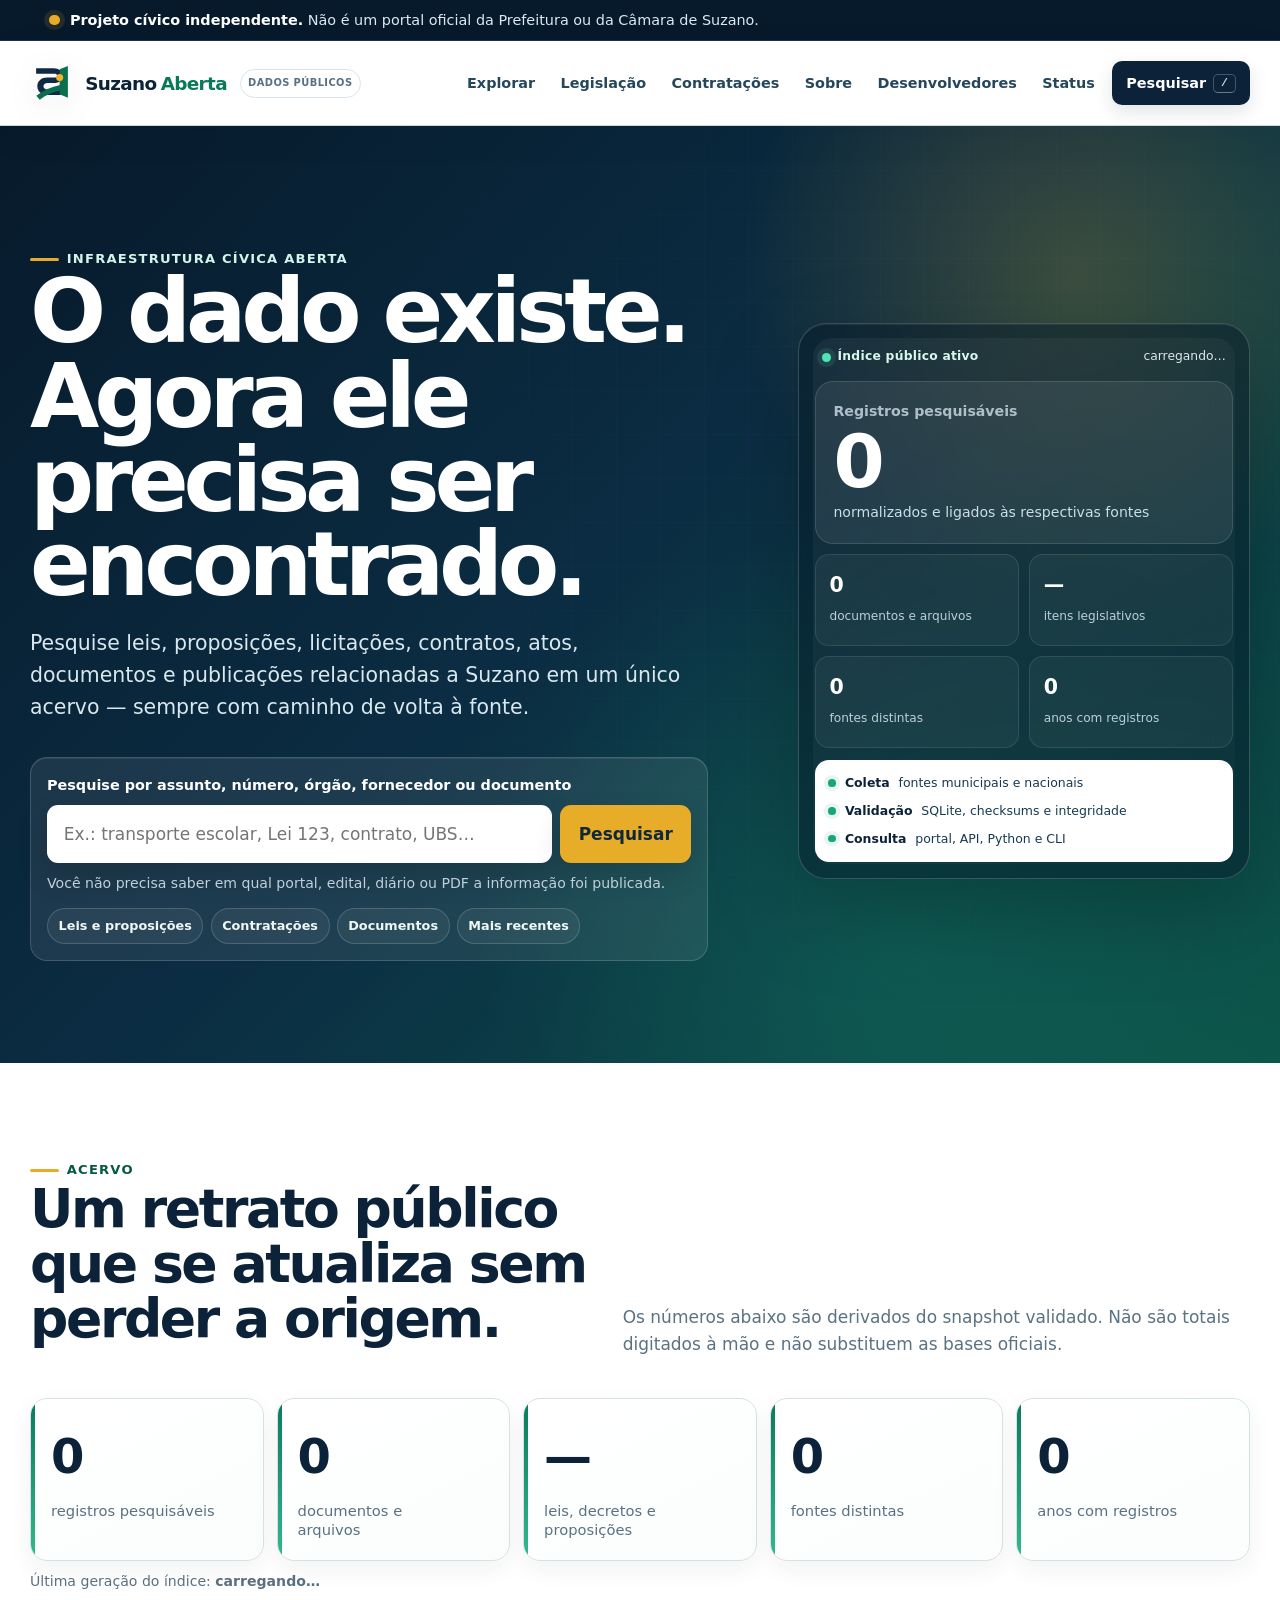
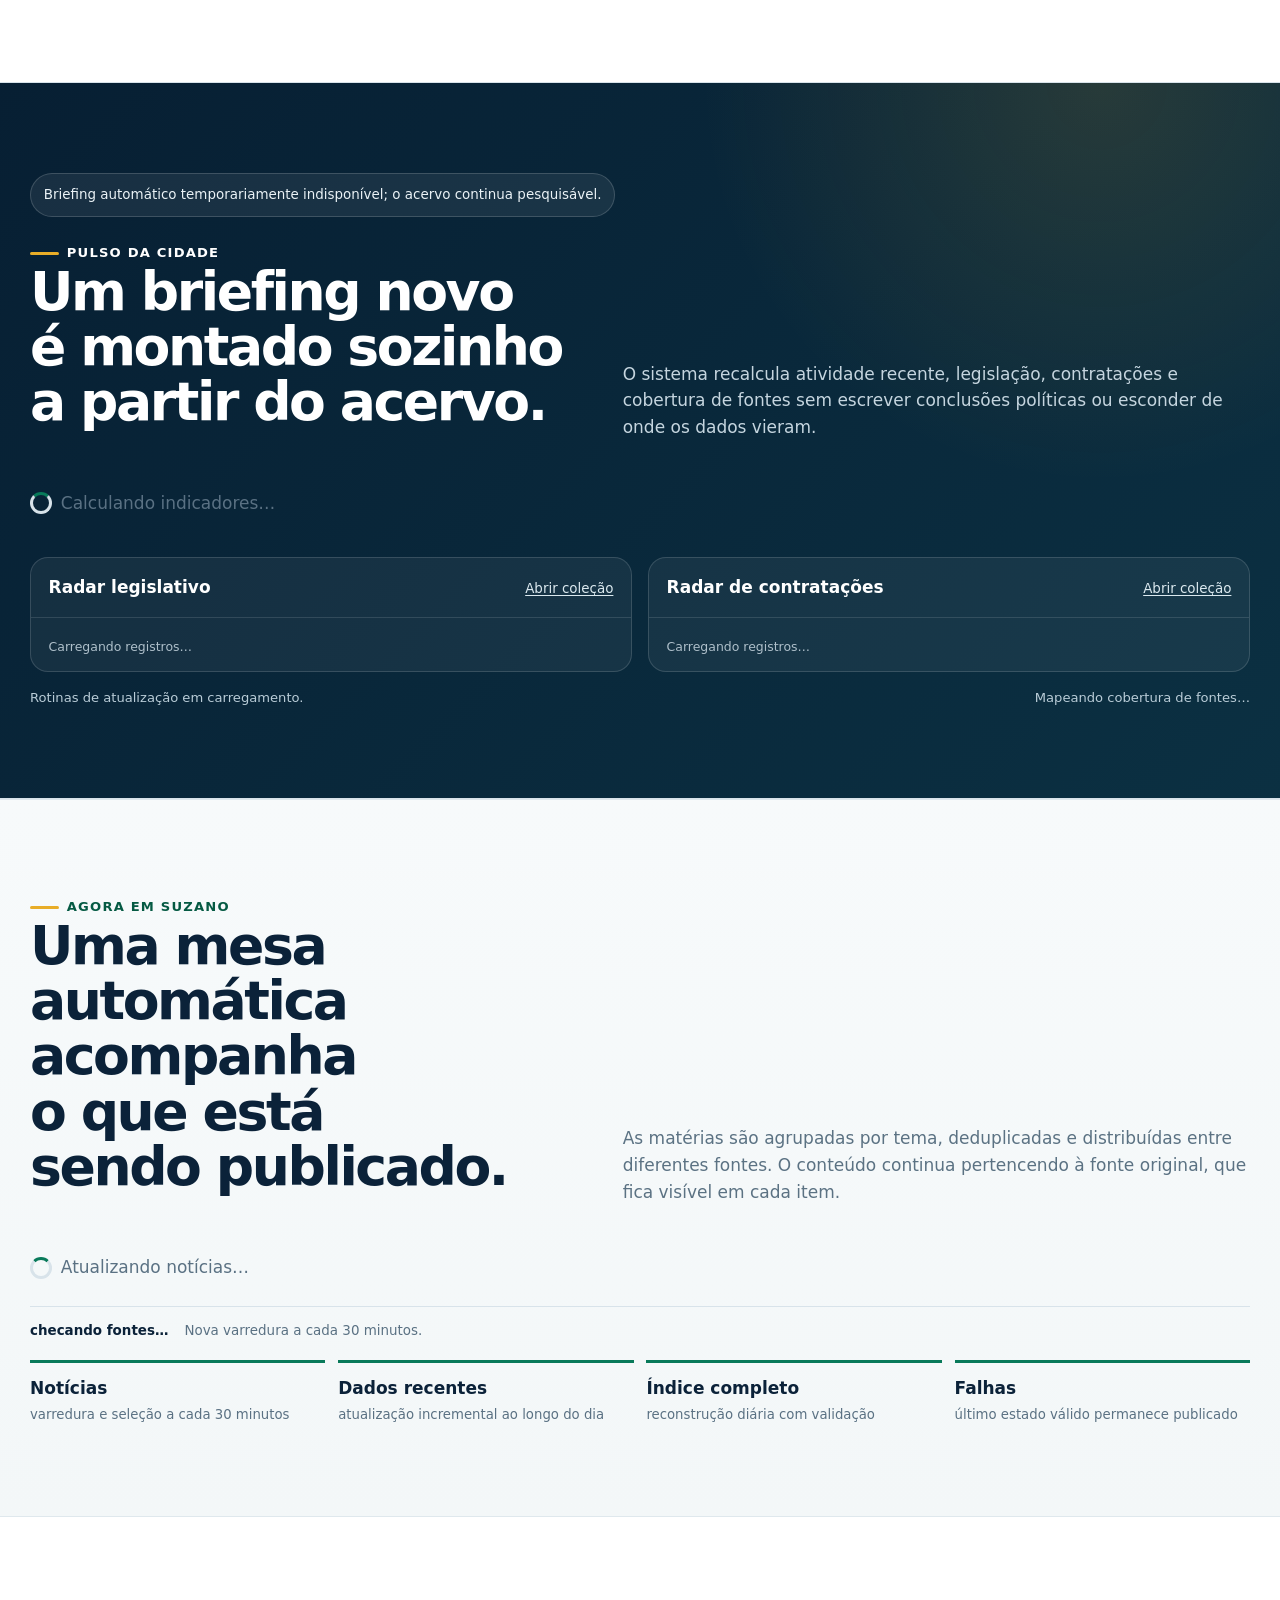
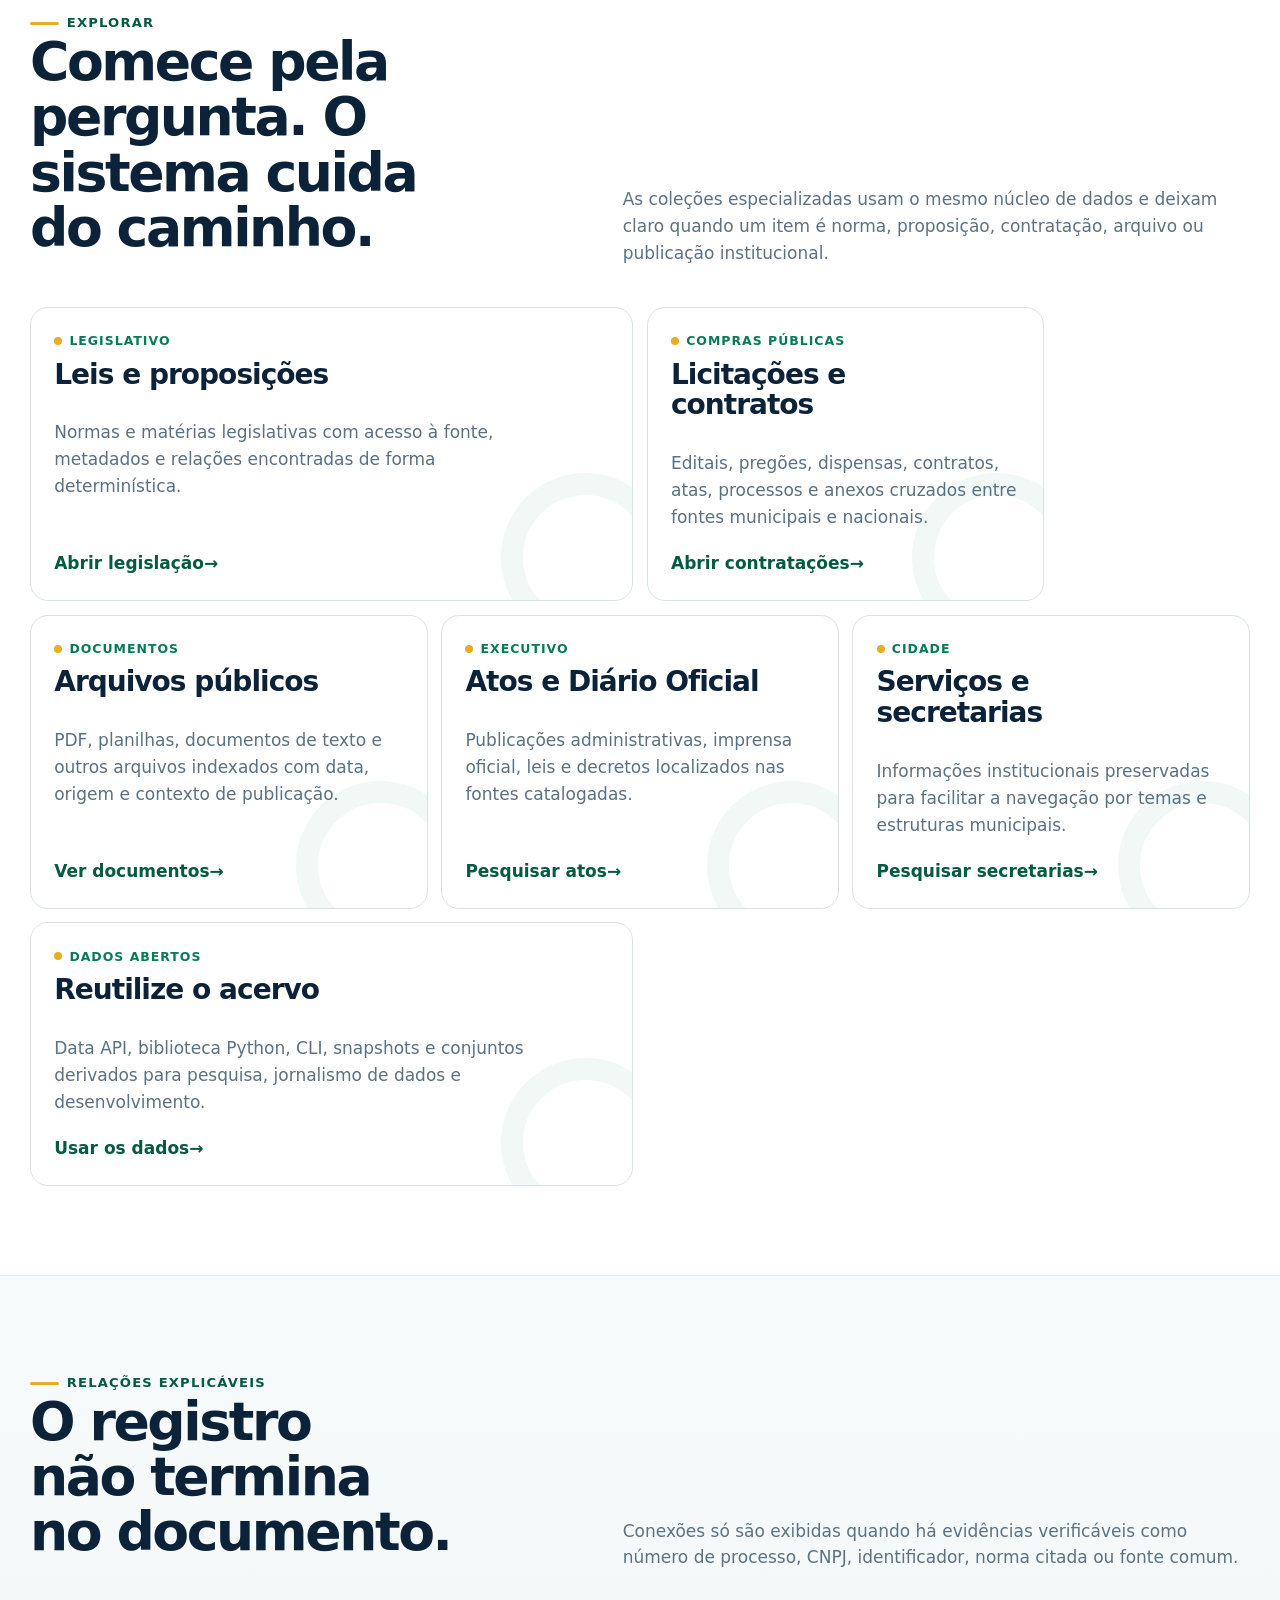
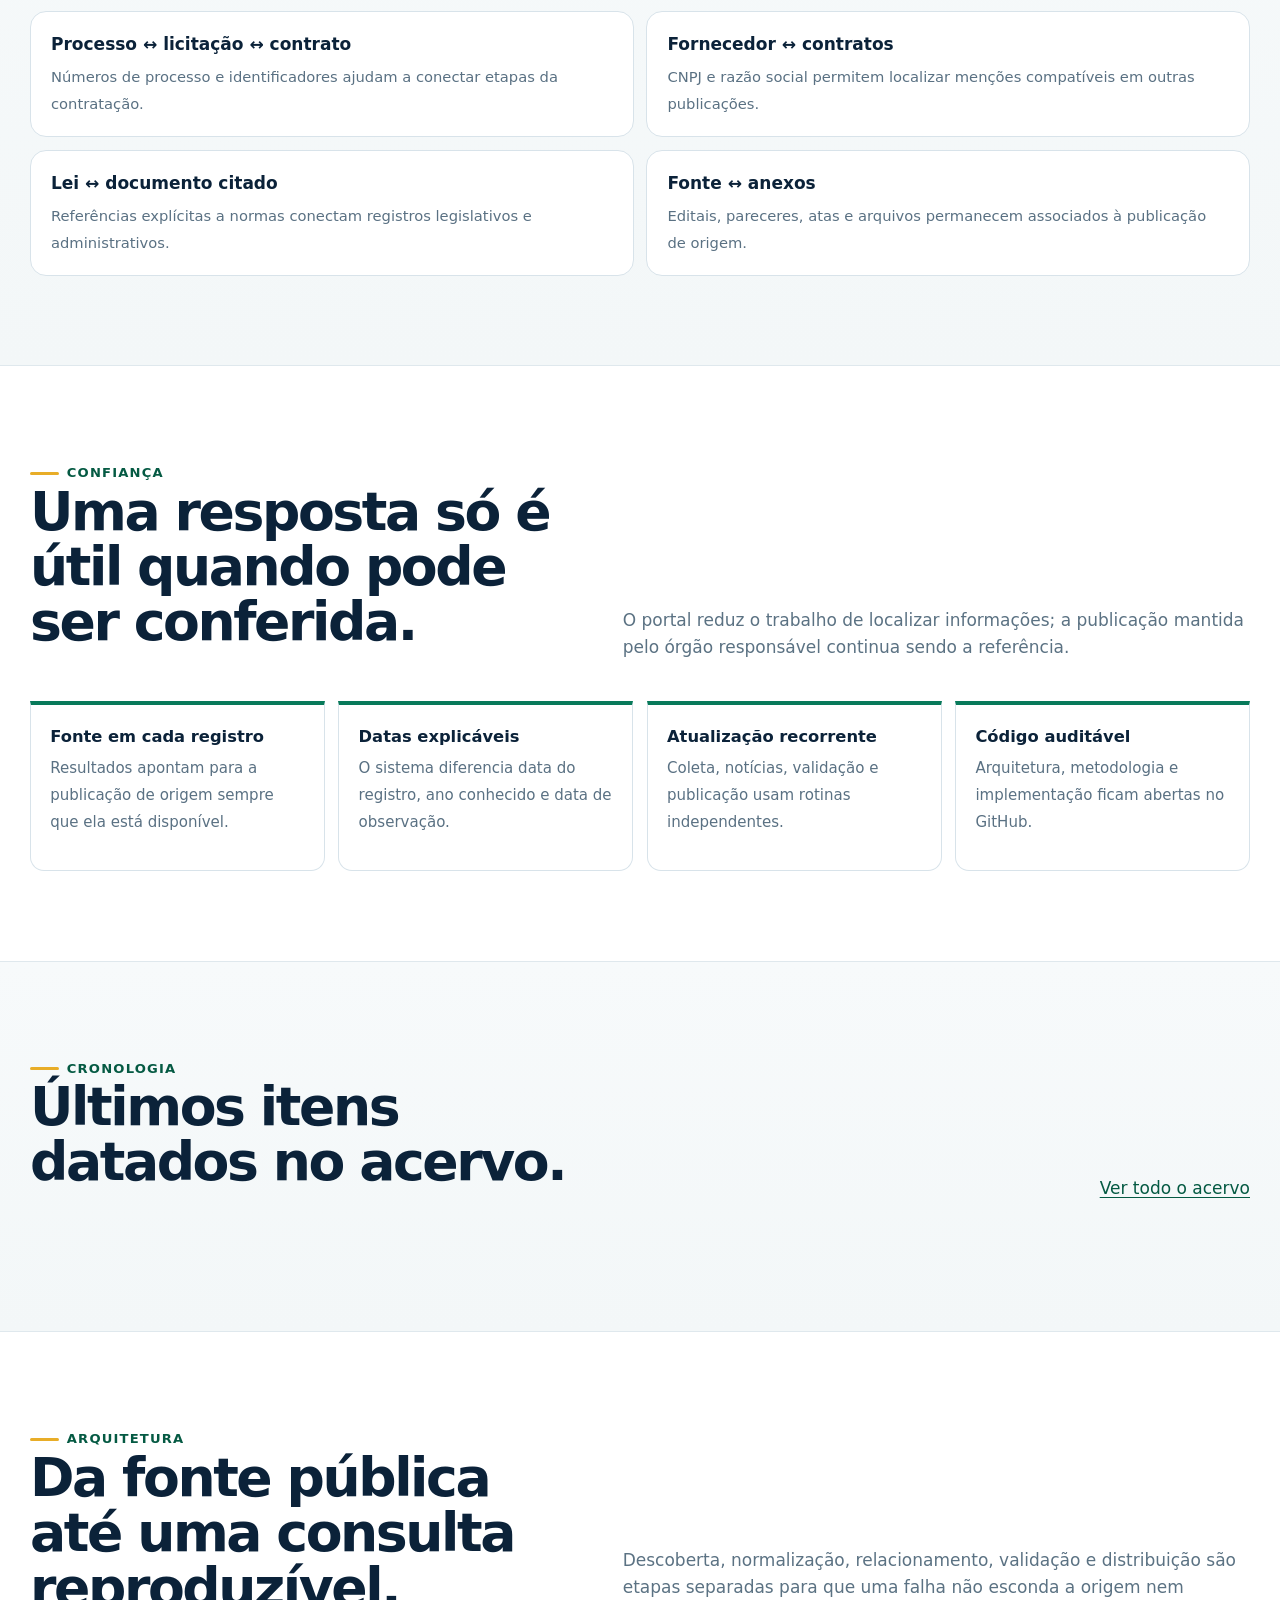
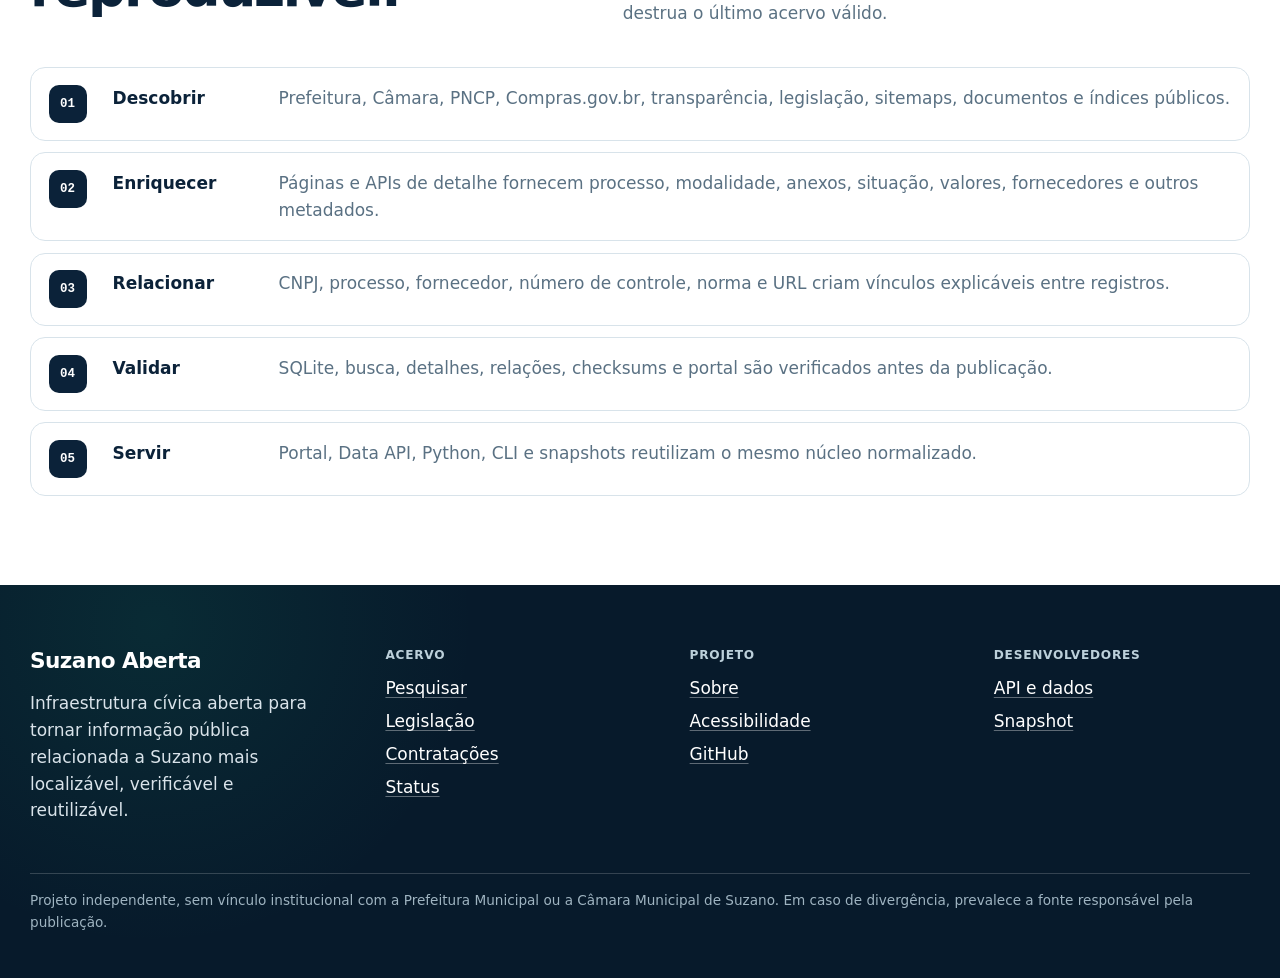
==== commit ab3bd5b7: "fix: give Portal v6 sole ownership of homepage newsroom" ====
--- a/web/index.html
+++ b/web/index.html
@@ -21,7 +21,6 @@
   <link rel="stylesheet" href="./assets/portal-v4.css">
   <link rel="stylesheet" href="./assets/portal-v6.css">
   <script defer src="./assets/app.js"></script>
-  <script defer src="./assets/portal-v3.js"></script>
   <script defer src="./assets/portal-v4.js"></script>
   <script defer src="./assets/portal-v6.js"></script>
 </head>
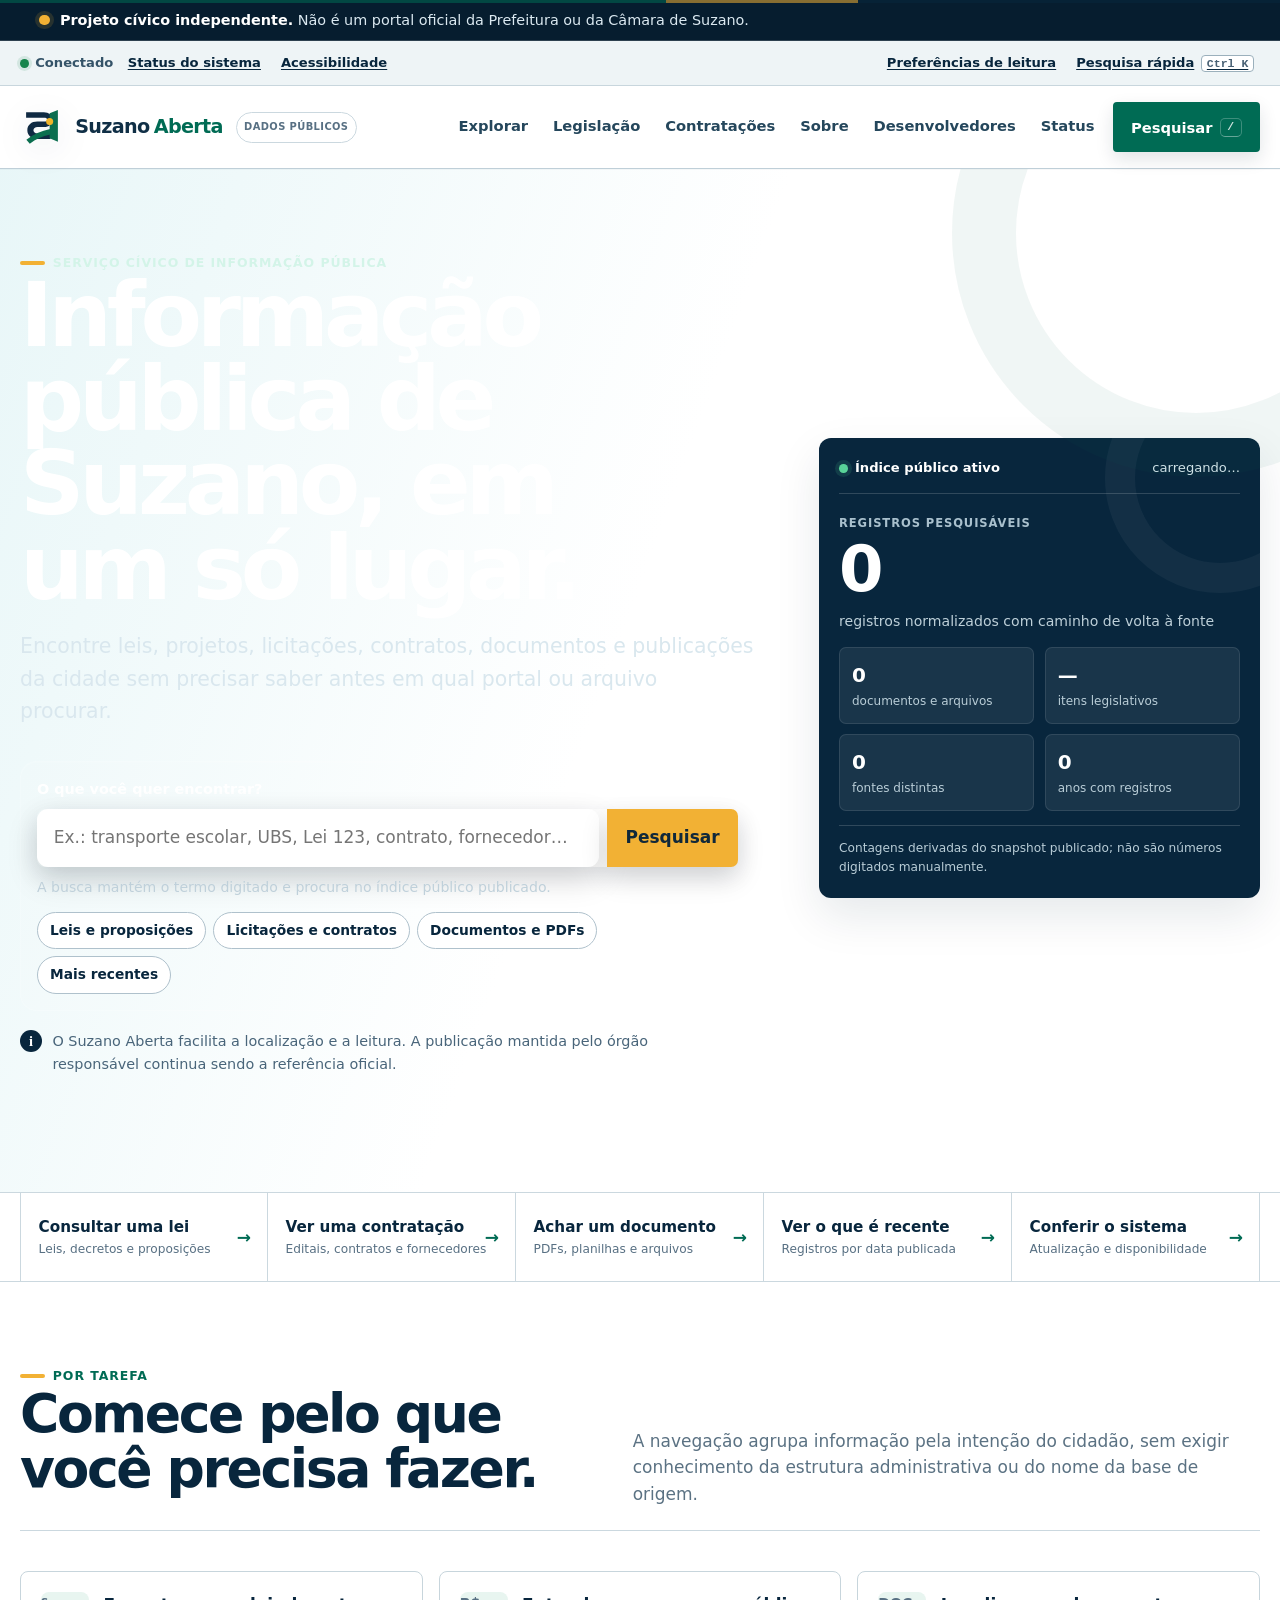
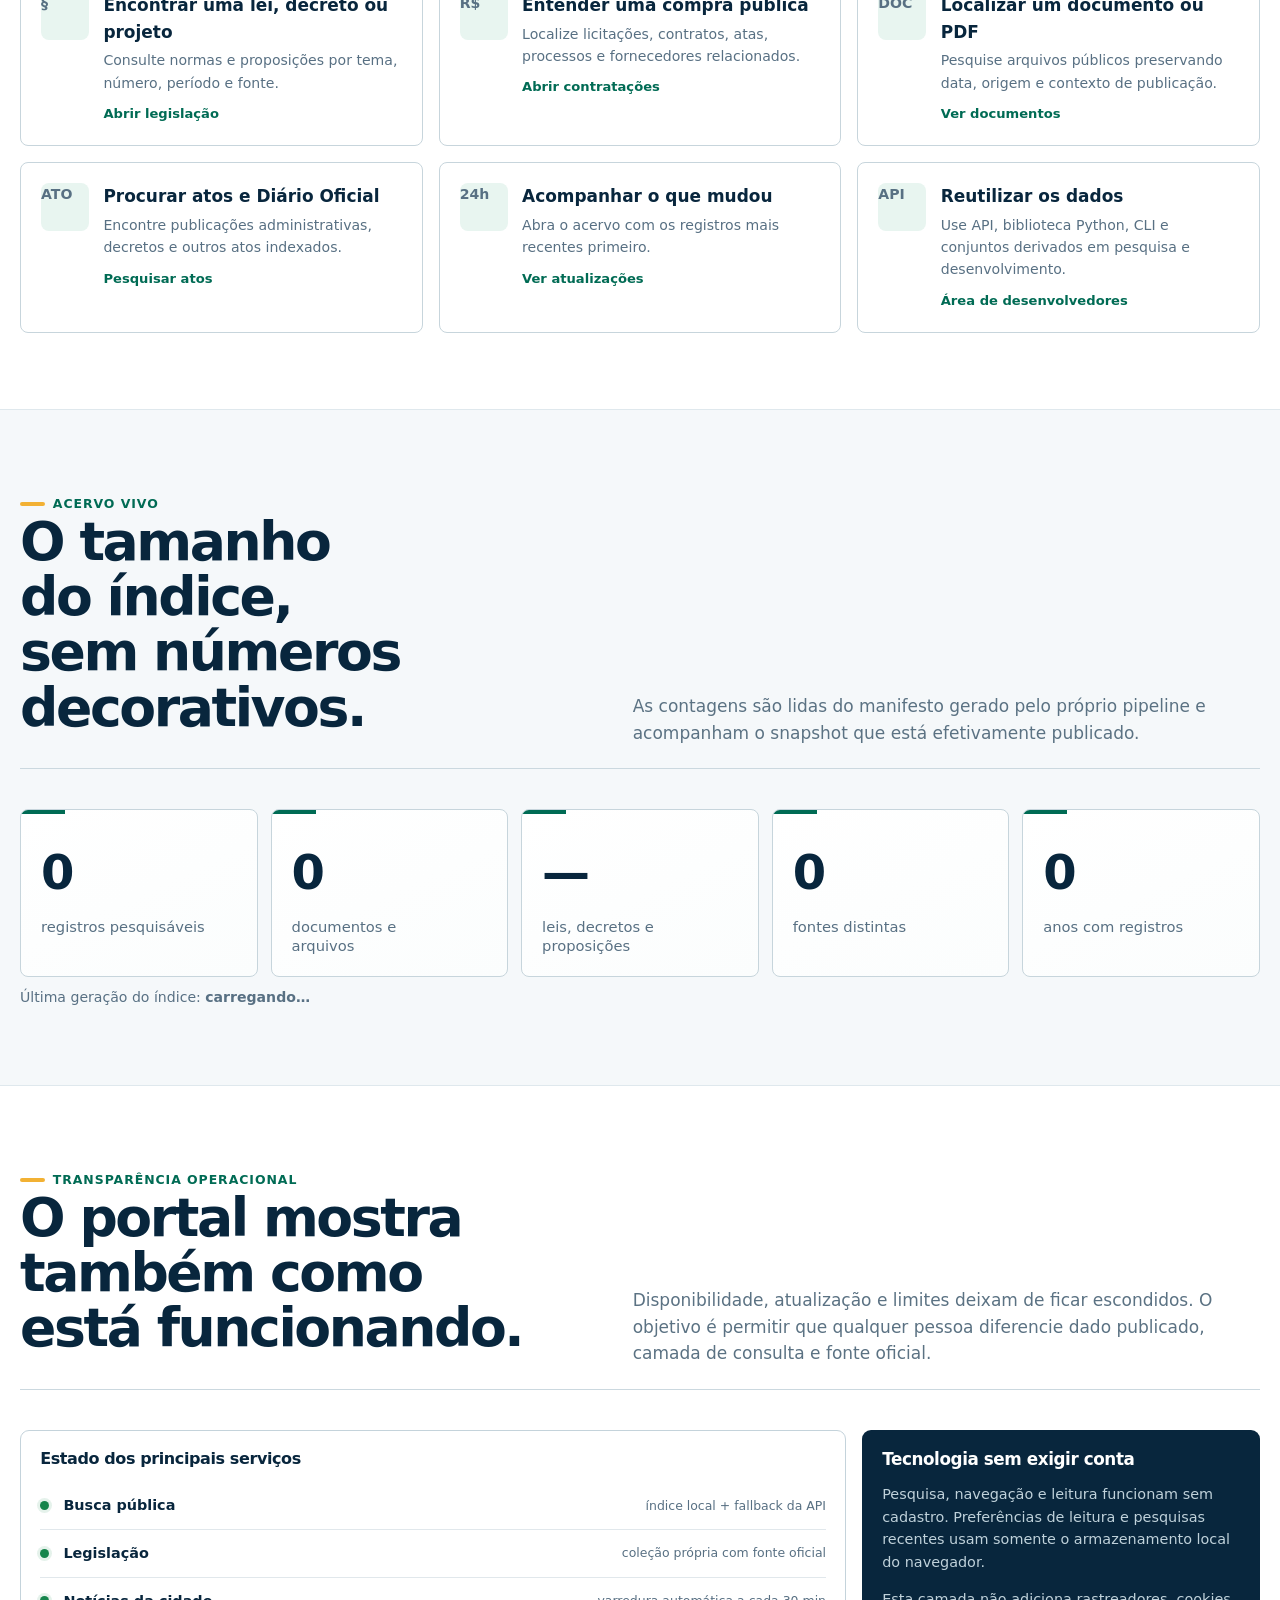
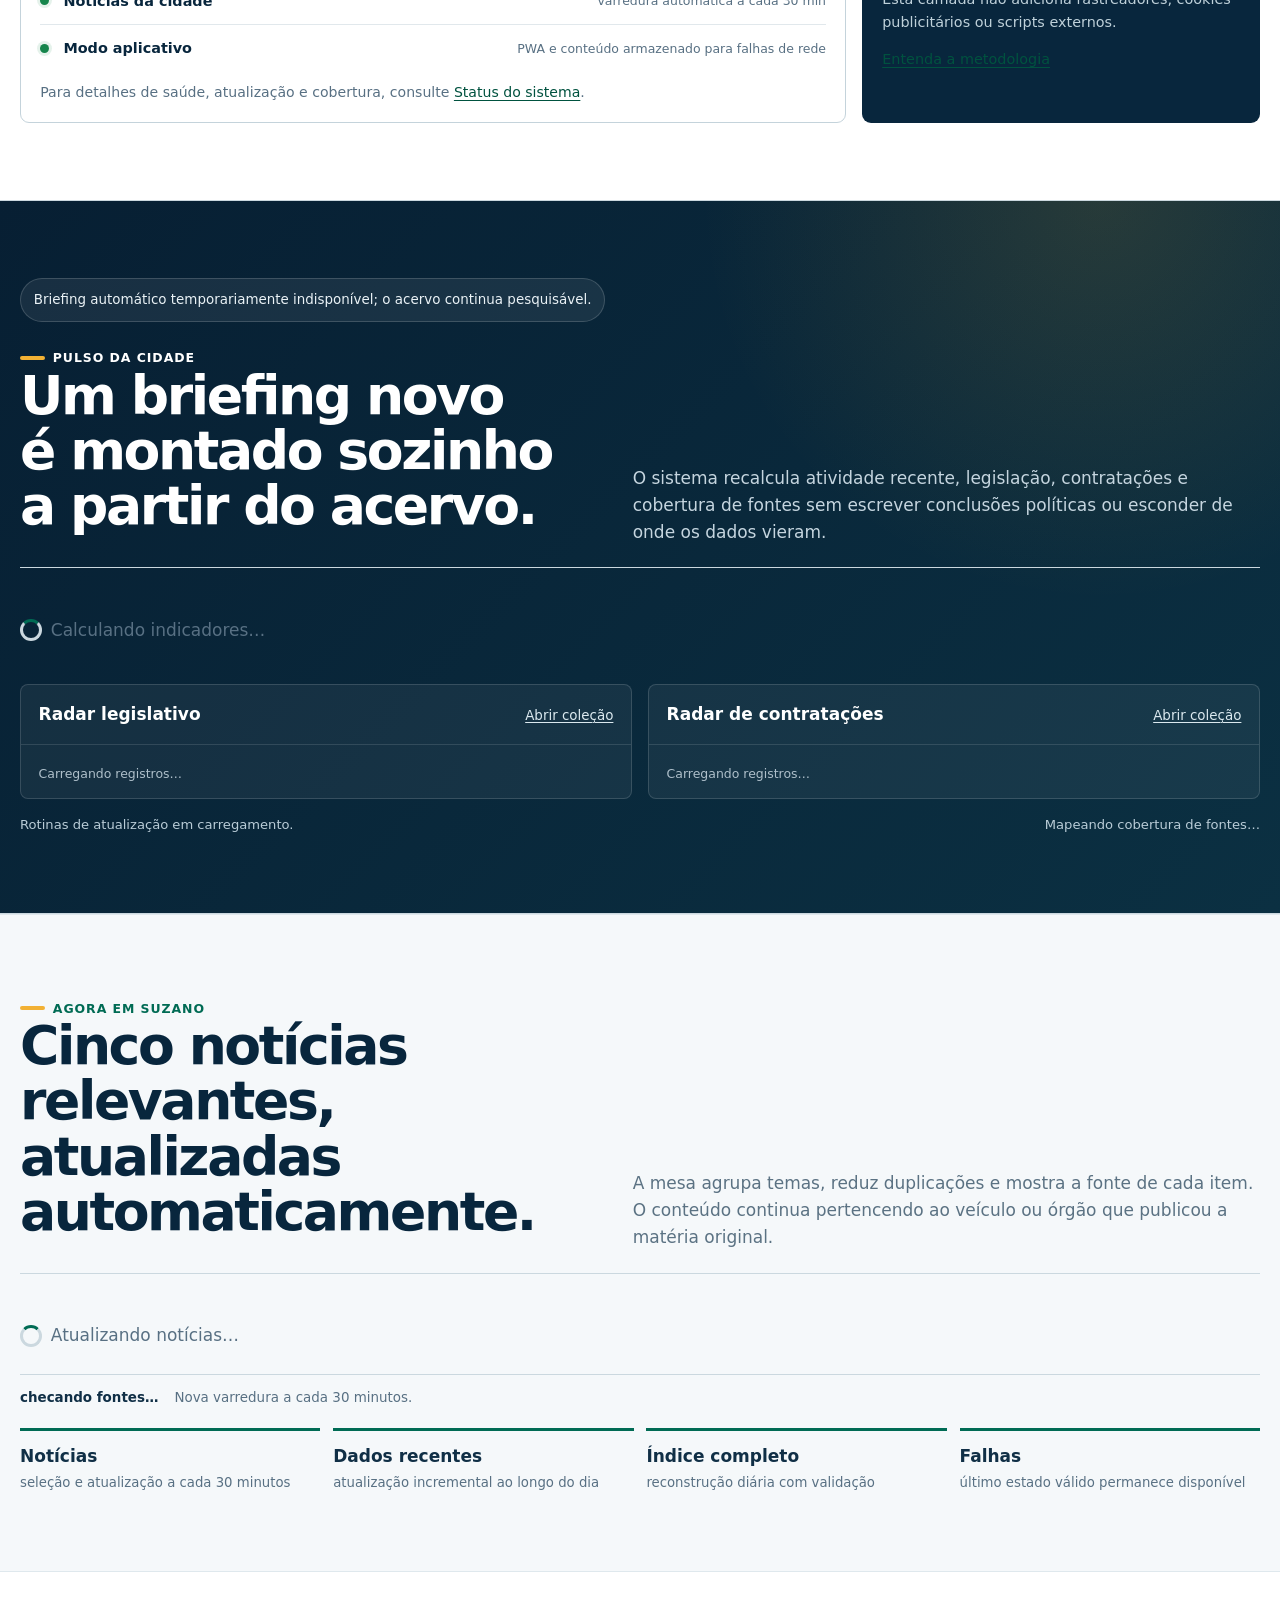
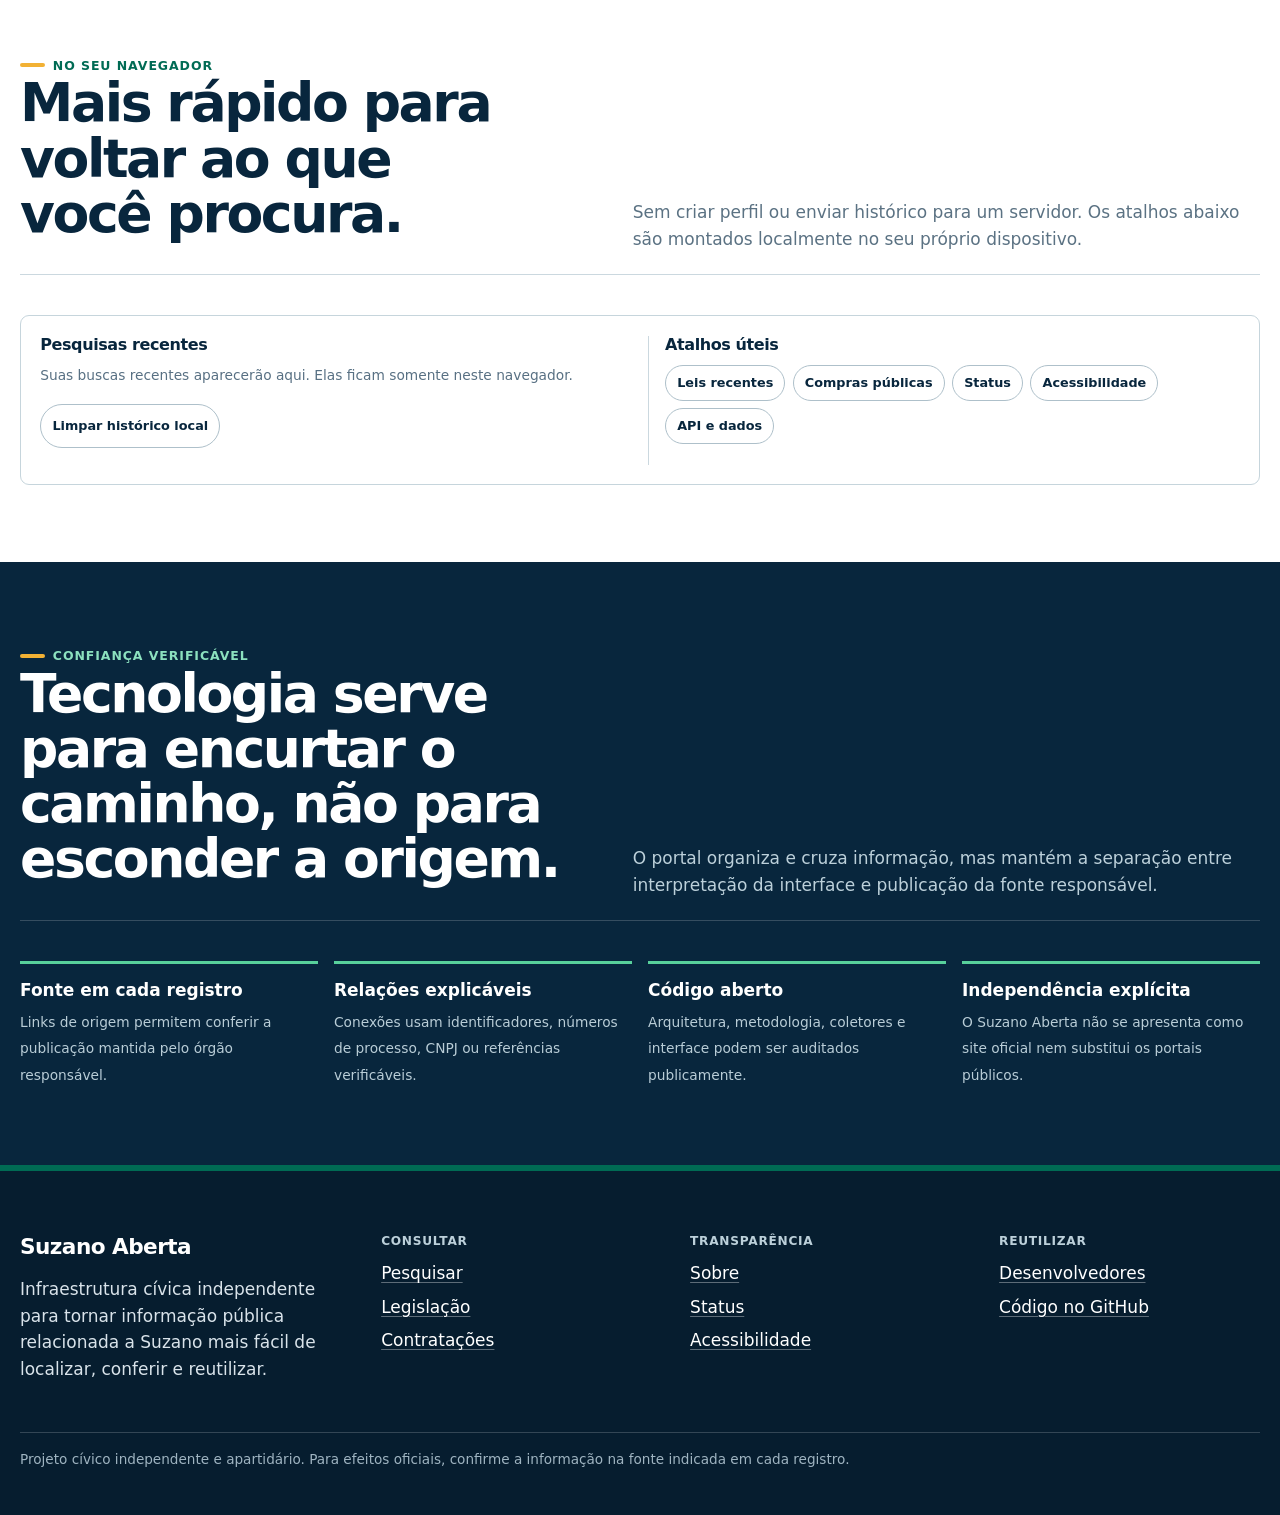
==== commit 73002709: "feat: rebuild homepage as government-grade civic portal" ====
--- a/web/index.html
+++ b/web/index.html
@@ -3,7 +3,7 @@
 <head>
   <meta charset="utf-8">
   <meta name="viewport" content="width=device-width, initial-scale=1">
-  <meta name="description" content="Pesquise leis, documentos, contratações, atos e outras informações públicas relacionadas a Suzano em um acervo rastreável e aberto.">
+  <meta name="description" content="Consulte leis, documentos, contratações, atos e outras informações públicas relacionadas a Suzano em um acervo rastreável, acessível e aberto.">
   <meta name="theme-color" content="#081f33">
   <meta name="color-scheme" content="light">
   <meta name="robots" content="index,follow">
@@ -20,57 +20,153 @@
   <link rel="stylesheet" href="./assets/portal-v3.css">
   <link rel="stylesheet" href="./assets/portal-v4.css">
   <link rel="stylesheet" href="./assets/portal-v6.css">
+  <link rel="stylesheet" href="./assets/portal-v11.css">
   <script defer src="./assets/app.js"></script>
   <script defer src="./assets/portal-v4.js"></script>
   <script defer src="./assets/portal-v6.js"></script>
+  <script defer src="./assets/portal-v11.js"></script>
 </head>
 <body>
 <a class="skip-link" href="#conteudo">Ir para o conteúdo</a>
-<div class="independence-banner"><div class="wrap"><span class="banner-dot" aria-hidden="true"></span><span><strong>Projeto cívico independente.</strong> Não é um portal oficial da Prefeitura ou da Câmara de Suzano.</span></div></div>
+
+<div class="independence-banner">
+  <div class="wrap">
+    <span class="banner-dot" aria-hidden="true"></span>
+    <span><strong>Projeto cívico independente.</strong> Não é um portal oficial da Prefeitura ou da Câmara de Suzano.</span>
+  </div>
+</div>
+
+<div class="gov-utility" aria-label="Ferramentas do portal">
+  <div class="wrap">
+    <div class="gov-utility-group">
+      <span class="gov-utility-status" data-network-status>Conectado</span>
+      <a href="./status.html">Status do sistema</a>
+      <a href="./acessibilidade.html">Acessibilidade</a>
+    </div>
+    <div class="gov-utility-group" data-secondary-utility>
+      <button type="button" data-a11y-toggle aria-expanded="false">Preferências de leitura</button>
+      <button class="command-trigger" type="button" data-quick-search-open>Pesquisa rápida <kbd aria-hidden="true">Ctrl K</kbd></button>
+      <button type="button" data-install-app hidden>Instalar aplicativo</button>
+    </div>
+  </div>
+</div>
+
 <header class="site-header">
   <div class="wrap header-inner">
-    <a class="brand" href="./index.html" aria-label="Suzano Aberta — início"><img src="./assets/mark.svg" alt=""><span class="brand-name"><span>Suzano</span><span>Aberta</span></span></a>
+    <a class="brand" href="./index.html" aria-label="Suzano Aberta — início">
+      <img src="./assets/mark.svg" alt="">
+      <span class="brand-name"><span>Suzano</span><span>Aberta</span></span>
+    </a>
     <nav class="nav" aria-label="Navegação principal">
-      <a href="./explorar.html">Explorar</a><a href="./legislacao.html">Legislação</a><a href="./contratacoes.html">Contratações</a><a href="./sobre.html">Sobre</a><a href="./desenvolvedores.html">Desenvolvedores</a><a href="./status.html">Status</a><a class="nav-primary" href="./explorar.html">Pesquisar</a>
+      <a href="./explorar.html">Explorar</a>
+      <a href="./legislacao.html">Legislação</a>
+      <a href="./contratacoes.html">Contratações</a>
+      <a href="./sobre.html">Sobre</a>
+      <a href="./desenvolvedores.html">Desenvolvedores</a>
+      <a href="./status.html">Status</a>
+      <a class="nav-primary" href="./explorar.html">Pesquisar</a>
     </nav>
   </div>
 </header>
+
 <main id="conteudo">
   <section class="hero">
-    <div class="wrap hero-grid">
+    <div class="wrap civic-hero-grid">
       <div>
-        <span class="eyebrow">Infraestrutura cívica aberta</span>
-        <h1>O dado existe. Agora ele precisa ser encontrado.</h1>
-        <p class="lead">Pesquise leis, proposições, licitações, contratos, atos, documentos e publicações relacionadas a Suzano em um único acervo — sempre com caminho de volta à fonte.</p>
+        <span class="eyebrow">Serviço cívico de informação pública</span>
+        <h1 class="civic-hero-title">Informação pública de Suzano, em um só lugar.</h1>
+        <p class="lead">Encontre leis, projetos, licitações, contratos, documentos e publicações da cidade sem precisar saber antes em qual portal ou arquivo procurar.</p>
+
         <form class="search-box" data-search-form data-search-home="true" role="search">
-          <label class="search-label" for="home-q">Pesquise por assunto, número, órgão, fornecedor ou documento</label>
-          <div class="search-row"><input id="home-q" name="q" type="search" required maxlength="200" autocomplete="off" placeholder="Ex.: transporte escolar, Lei 123, contrato, UBS…"><button class="button" type="submit">Pesquisar</button></div>
-          <p class="search-help">Você não precisa saber em qual portal, edital, diário ou PDF a informação foi publicada.</p>
-          <div class="hero-quick-links" aria-label="Atalhos"><a href="./legislacao.html">Leis e proposições</a><a href="./contratacoes.html">Contratações</a><a href="./explorar.html?scope=documents">Documentos</a><a href="./explorar.html?sort=date_desc">Mais recentes</a></div>
+          <label class="search-label" for="home-q">O que você quer encontrar?</label>
+          <div class="search-row">
+            <input id="home-q" name="q" type="search" required maxlength="200" autocomplete="off" enterkeyhint="search" placeholder="Ex.: transporte escolar, UBS, Lei 123, contrato, fornecedor…">
+            <button class="button" type="submit">Pesquisar</button>
+          </div>
+          <p class="search-help">A busca mantém o termo digitado e procura no índice público publicado.</p>
+          <div class="hero-quick-links" aria-label="Pesquisas rápidas">
+            <a href="./legislacao.html">Leis e proposições</a>
+            <a href="./contratacoes.html">Licitações e contratos</a>
+            <a href="./explorar.html?scope=documents">Documentos e PDFs</a>
+            <a href="./explorar.html?sort=date_desc">Mais recentes</a>
+          </div>
         </form>
-      </div>
-
-      <aside class="hero-intelligence-card" aria-label="Estado atual do acervo">
-        <div class="hero-intelligence-head"><span class="live-pill">Índice público ativo</span><span data-generated>carregando…</span></div>
-        <div class="hero-intelligence-main"><small>Registros pesquisáveis</small><strong data-stat="records">—</strong><span>normalizados e ligados às respectivas fontes</span></div>
-        <div class="hero-intelligence-grid">
-          <div class="hero-intelligence-metric"><strong data-stat="documents">—</strong><span>documentos e arquivos</span></div>
-          <div class="hero-intelligence-metric"><strong data-stat="legislation">—</strong><span>itens legislativos</span></div>
-          <div class="hero-intelligence-metric"><strong data-stat="sources">—</strong><span>fontes distintas</span></div>
-          <div class="hero-intelligence-metric"><strong data-stat="years_covered">—</strong><span>anos com registros</span></div>
-        </div>
-        <div class="hero-pipeline" aria-label="Pipeline de publicação">
-          <div class="hero-pipeline-row"><strong>Coleta</strong><span>fontes municipais e nacionais</span></div>
-          <div class="hero-pipeline-row"><strong>Validação</strong><span>SQLite, checksums e integridade</span></div>
-          <div class="hero-pipeline-row"><strong>Consulta</strong><span>portal, API, Python e CLI</span></div>
-        </div>
+
+        <p class="civic-hero-note">O Suzano Aberta facilita a localização e a leitura. A publicação mantida pelo órgão responsável continua sendo a referência oficial.</p>
+      </div>
+
+      <aside class="civic-live-card" aria-label="Estado atual do acervo">
+        <div class="civic-live-head">
+          <span class="civic-live-badge">Índice público ativo</span>
+          <span data-generated>carregando…</span>
+        </div>
+        <div class="civic-live-main">
+          <small>Registros pesquisáveis</small>
+          <strong data-stat="records">—</strong>
+          <span>registros normalizados com caminho de volta à fonte</span>
+        </div>
+        <div class="civic-live-grid">
+          <div class="civic-live-metric"><strong data-stat="documents">—</strong><span>documentos e arquivos</span></div>
+          <div class="civic-live-metric"><strong data-stat="legislation">—</strong><span>itens legislativos</span></div>
+          <div class="civic-live-metric"><strong data-stat="sources">—</strong><span>fontes distintas</span></div>
+          <div class="civic-live-metric"><strong data-stat="years_covered">—</strong><span>anos com registros</span></div>
+        </div>
+        <div class="civic-live-foot">Contagens derivadas do snapshot publicado; não são números digitados manualmente.</div>
       </aside>
     </div>
   </section>
 
-  <section class="section">
-    <div class="wrap">
-      <div class="section-head"><div><span class="eyebrow">Acervo</span><h2>Um retrato público que se atualiza sem perder a origem.</h2></div><p>Os números abaixo são derivados do snapshot validado. Não são totais digitados à mão e não substituem as bases oficiais.</p></div>
+  <nav class="taskbar" aria-label="Ações mais usadas">
+    <div class="wrap">
+      <a href="./legislacao.html"><strong>Consultar uma lei</strong><span>Leis, decretos e proposições</span></a>
+      <a href="./contratacoes.html"><strong>Ver uma contratação</strong><span>Editais, contratos e fornecedores</span></a>
+      <a href="./explorar.html?scope=documents"><strong>Achar um documento</strong><span>PDFs, planilhas e arquivos</span></a>
+      <a href="./explorar.html?sort=date_desc"><strong>Ver o que é recente</strong><span>Registros por data publicada</span></a>
+      <a href="./status.html"><strong>Conferir o sistema</strong><span>Atualização e disponibilidade</span></a>
+    </div>
+  </nav>
+
+  <section class="section" aria-labelledby="servicos-title">
+    <div class="wrap">
+      <div class="section-head">
+        <div><span class="eyebrow">Por tarefa</span><h2 id="servicos-title">Comece pelo que você precisa fazer.</h2></div>
+        <p>A navegação agrupa informação pela intenção do cidadão, sem exigir conhecimento da estrutura administrativa ou do nome da base de origem.</p>
+      </div>
+      <div class="service-grid">
+        <a class="service-card" href="./legislacao.html">
+          <span class="service-icon" aria-hidden="true">§</span>
+          <span><strong>Encontrar uma lei, decreto ou projeto</strong><span>Consulte normas e proposições por tema, número, período e fonte.</span><em>Abrir legislação</em></span>
+        </a>
+        <a class="service-card" href="./contratacoes.html">
+          <span class="service-icon" aria-hidden="true">R$</span>
+          <span><strong>Entender uma compra pública</strong><span>Localize licitações, contratos, atas, processos e fornecedores relacionados.</span><em>Abrir contratações</em></span>
+        </a>
+        <a class="service-card" href="./explorar.html?scope=documents">
+          <span class="service-icon" aria-hidden="true">DOC</span>
+          <span><strong>Localizar um documento ou PDF</strong><span>Pesquise arquivos públicos preservando data, origem e contexto de publicação.</span><em>Ver documentos</em></span>
+        </a>
+        <a class="service-card" href="./explorar.html?q=decreto">
+          <span class="service-icon" aria-hidden="true">ATO</span>
+          <span><strong>Procurar atos e Diário Oficial</strong><span>Encontre publicações administrativas, decretos e outros atos indexados.</span><em>Pesquisar atos</em></span>
+        </a>
+        <a class="service-card" href="./explorar.html?sort=date_desc">
+          <span class="service-icon" aria-hidden="true">24h</span>
+          <span><strong>Acompanhar o que mudou</strong><span>Abra o acervo com os registros mais recentes primeiro.</span><em>Ver atualizações</em></span>
+        </a>
+        <a class="service-card" href="./desenvolvedores.html">
+          <span class="service-icon" aria-hidden="true">API</span>
+          <span><strong>Reutilizar os dados</strong><span>Use API, biblioteca Python, CLI e conjuntos derivados em pesquisa e desenvolvimento.</span><em>Área de desenvolvedores</em></span>
+        </a>
+      </div>
+    </div>
+  </section>
+
+  <section class="section section-tint" aria-labelledby="acervo-title">
+    <div class="wrap">
+      <div class="section-head">
+        <div><span class="eyebrow">Acervo vivo</span><h2 id="acervo-title">O tamanho do índice, sem números decorativos.</h2></div>
+        <p>As contagens são lidas do manifesto gerado pelo próprio pipeline e acompanham o snapshot que está efetivamente publicado.</p>
+      </div>
       <div class="stats" aria-label="Estatísticas do acervo">
         <div class="stat"><span class="stat-value" data-stat="records">—</span><span class="stat-label">registros pesquisáveis</span></div>
         <div class="stat"><span class="stat-value" data-stat="documents">—</span><span class="stat-label">documentos e arquivos</span></div>
@@ -82,10 +178,40 @@
     </div>
   </section>
 
+  <section class="section" aria-labelledby="operacao-title">
+    <div class="wrap">
+      <div class="section-head">
+        <div><span class="eyebrow">Transparência operacional</span><h2 id="operacao-title">O portal mostra também como está funcionando.</h2></div>
+        <p>Disponibilidade, atualização e limites deixam de ficar escondidos. O objetivo é permitir que qualquer pessoa diferencie dado publicado, camada de consulta e fonte oficial.</p>
+      </div>
+      <div class="civic-status-grid">
+        <div class="civic-status-panel">
+          <h3>Estado dos principais serviços</h3>
+          <ul class="civic-status-list">
+            <li><i aria-hidden="true"></i><strong>Busca pública</strong><span>índice local + fallback da API</span></li>
+            <li><i aria-hidden="true"></i><strong>Legislação</strong><span>coleção própria com fonte oficial</span></li>
+            <li><i aria-hidden="true"></i><strong>Notícias da cidade</strong><span>varredura automática a cada 30 min</span></li>
+            <li><i aria-hidden="true"></i><strong>Modo aplicativo</strong><span>PWA e conteúdo armazenado para falhas de rede</span></li>
+          </ul>
+          <p class="search-help">Para detalhes de saúde, atualização e cobertura, consulte <a href="./status.html">Status do sistema</a>.</p>
+        </div>
+        <aside class="civic-privacy-card">
+          <h3>Tecnologia sem exigir conta</h3>
+          <p>Pesquisa, navegação e leitura funcionam sem cadastro. Preferências de leitura e pesquisas recentes usam somente o armazenamento local do navegador.</p>
+          <p>Esta camada não adiciona rastreadores, cookies publicitários ou scripts externos.</p>
+          <p><a href="./sobre.html">Entenda a metodologia</a></p>
+        </aside>
+      </div>
+    </div>
+  </section>
+
   <section class="section autopilot-band" aria-labelledby="autopilot-title">
     <div class="wrap">
       <div class="autopilot-status" data-autopilot-status><span class="autopilot-status-dot" aria-hidden="true"></span><strong>Operação automática</strong><span>carregando briefing…</span></div>
-      <div class="section-head"><div><span class="eyebrow">Pulso da cidade</span><h2 id="autopilot-title">Um briefing novo é montado sozinho a partir do acervo.</h2></div><p>O sistema recalcula atividade recente, legislação, contratações e cobertura de fontes sem escrever conclusões políticas ou esconder de onde os dados vieram.</p></div>
+      <div class="section-head">
+        <div><span class="eyebrow">Pulso da cidade</span><h2 id="autopilot-title">Um briefing novo é montado sozinho a partir do acervo.</h2></div>
+        <p>O sistema recalcula atividade recente, legislação, contratações e cobertura de fontes sem escrever conclusões políticas ou esconder de onde os dados vieram.</p>
+      </div>
       <div class="autopilot-briefing" data-autopilot-briefing aria-live="polite"><div class="loading">Calculando indicadores…</div></div>
       <div class="autopilot-radar-grid">
         <article class="radar-panel">
@@ -101,78 +227,90 @@
     </div>
   </section>
 
-  <section class="section section-tint">
-    <div class="wrap">
-      <div class="section-head"><div><span class="eyebrow">Agora em Suzano</span><h2>Uma mesa automática acompanha o que está sendo publicado.</h2></div><p>As matérias são agrupadas por tema, deduplicadas e distribuídas entre diferentes fontes. O conteúdo continua pertencendo à fonte original, que fica visível em cada item.</p></div>
+  <section class="section section-tint" aria-labelledby="noticias-title">
+    <div class="wrap">
+      <div class="section-head">
+        <div><span class="eyebrow">Agora em Suzano</span><h2 id="noticias-title">Cinco notícias relevantes, atualizadas automaticamente.</h2></div>
+        <p>A mesa agrupa temas, reduz duplicações e mostra a fonte de cada item. O conteúdo continua pertencendo ao veículo ou órgão que publicou a matéria original.</p>
+      </div>
       <div data-news-list aria-live="polite"><div class="loading">Atualizando notícias…</div></div>
       <div class="news-digest-meta"><strong data-news-source-summary>checando fontes…</strong><span data-news-generated>Nova varredura a cada 30 minutos.</span></div>
       <div class="operations-row" aria-label="Rotinas automáticas do portal">
-        <div class="operation-pill"><strong>Notícias</strong><span>varredura e seleção a cada 30 minutos</span></div>
+        <div class="operation-pill"><strong>Notícias</strong><span>seleção e atualização a cada 30 minutos</span></div>
         <div class="operation-pill"><strong>Dados recentes</strong><span>atualização incremental ao longo do dia</span></div>
         <div class="operation-pill"><strong>Índice completo</strong><span>reconstrução diária com validação</span></div>
-        <div class="operation-pill"><strong>Falhas</strong><span>último estado válido permanece publicado</span></div>
-      </div>
-    </div>
-  </section>
-
-  <section class="section">
-    <div class="wrap">
-      <div class="section-head"><div><span class="eyebrow">Explorar</span><h2>Comece pela pergunta. O sistema cuida do caminho.</h2></div><p>As coleções especializadas usam o mesmo núcleo de dados e deixam claro quando um item é norma, proposição, contratação, arquivo ou publicação institucional.</p></div>
-      <div class="cards">
-        <article class="card"><div class="card-kicker">Legislativo</div><h3>Leis e proposições</h3><p>Normas e matérias legislativas com acesso à fonte, metadados e relações encontradas de forma determinística.</p><a class="card-link" href="./legislacao.html">Abrir legislação</a></article>
-        <article class="card"><div class="card-kicker">Compras públicas</div><h3>Licitações e contratos</h3><p>Editais, pregões, dispensas, contratos, atas, processos e anexos cruzados entre fontes municipais e nacionais.</p><a class="card-link" href="./contratacoes.html">Abrir contratações</a></article>
-        <article class="card"><div class="card-kicker">Documentos</div><h3>Arquivos públicos</h3><p>PDF, planilhas, documentos de texto e outros arquivos indexados com data, origem e contexto de publicação.</p><a class="card-link" href="./explorar.html?scope=documents">Ver documentos</a></article>
-        <article class="card"><div class="card-kicker">Executivo</div><h3>Atos e Diário Oficial</h3><p>Publicações administrativas, imprensa oficial, leis e decretos localizados nas fontes catalogadas.</p><a class="card-link" href="./explorar.html?q=decreto">Pesquisar atos</a></article>
-        <article class="card"><div class="card-kicker">Cidade</div><h3>Serviços e secretarias</h3><p>Informações institucionais preservadas para facilitar a navegação por temas e estruturas municipais.</p><a class="card-link" href="./explorar.html?q=secretaria">Pesquisar secretarias</a></article>
-        <article class="card"><div class="card-kicker">Dados abertos</div><h3>Reutilize o acervo</h3><p>Data API, biblioteca Python, CLI, snapshots e conjuntos derivados para pesquisa, jornalismo de dados e desenvolvimento.</p><a class="card-link" href="./desenvolvedores.html">Usar os dados</a></article>
-      </div>
-    </div>
-  </section>
-
-  <section class="section section-tint">
-    <div class="wrap">
-      <div class="section-head"><div><span class="eyebrow">Relações explicáveis</span><h2>O registro não termina no documento.</h2></div><p>Conexões só são exibidas quando há evidências verificáveis como número de processo, CNPJ, identificador, norma citada ou fonte comum.</p></div>
-      <div class="crosswalk">
-        <div class="crosswalk-item"><strong>Processo ↔ licitação ↔ contrato</strong><span>Números de processo e identificadores ajudam a conectar etapas da contratação.</span></div>
-        <div class="crosswalk-item"><strong>Fornecedor ↔ contratos</strong><span>CNPJ e razão social permitem localizar menções compatíveis em outras publicações.</span></div>
-        <div class="crosswalk-item"><strong>Lei ↔ documento citado</strong><span>Referências explícitas a normas conectam registros legislativos e administrativos.</span></div>
-        <div class="crosswalk-item"><strong>Fonte ↔ anexos</strong><span>Editais, pareceres, atas e arquivos permanecem associados à publicação de origem.</span></div>
-      </div>
-    </div>
-  </section>
-
-  <section class="section">
-    <div class="wrap">
-      <div class="section-head"><div><span class="eyebrow">Confiança</span><h2>Uma resposta só é útil quando pode ser conferida.</h2></div><p>O portal reduz o trabalho de localizar informações; a publicação mantida pelo órgão responsável continua sendo a referência.</p></div>
-      <div class="trust-grid">
-        <div class="trust-item"><strong>Fonte em cada registro</strong><span>Resultados apontam para a publicação de origem sempre que ela está disponível.</span></div>
-        <div class="trust-item"><strong>Datas explicáveis</strong><span>O sistema diferencia data do registro, ano conhecido e data de observação.</span></div>
-        <div class="trust-item"><strong>Atualização recorrente</strong><span>Coleta, notícias, validação e publicação usam rotinas independentes.</span></div>
-        <div class="trust-item"><strong>Código auditável</strong><span>Arquitetura, metodologia e implementação ficam abertas no GitHub.</span></div>
-      </div>
-    </div>
-  </section>
-
-  <section class="section section-tint">
-    <div class="wrap">
-      <div class="section-head"><div><span class="eyebrow">Cronologia</span><h2>Últimos itens datados no acervo.</h2></div><a href="./explorar.html">Ver todo o acervo</a></div>
-      <ul class="result-list" data-latest-list><li class="loading">Carregando publicações mais recentes…</li></ul>
-    </div>
-  </section>
-
-  <section class="section">
-    <div class="wrap">
-      <div class="section-head"><div><span class="eyebrow">Arquitetura</span><h2>Da fonte pública até uma consulta reproduzível.</h2></div><p>Descoberta, normalização, relacionamento, validação e distribuição são etapas separadas para que uma falha não esconda a origem nem destrua o último acervo válido.</p></div>
-      <div class="architecture">
-        <div class="arch-row"><strong>Descobrir</strong><span>Prefeitura, Câmara, PNCP, Compras.gov.br, transparência, legislação, sitemaps, documentos e índices públicos.</span></div>
-        <div class="arch-row"><strong>Enriquecer</strong><span>Páginas e APIs de detalhe fornecem processo, modalidade, anexos, situação, valores, fornecedores e outros metadados.</span></div>
-        <div class="arch-row"><strong>Relacionar</strong><span>CNPJ, processo, fornecedor, número de controle, norma e URL criam vínculos explicáveis entre registros.</span></div>
-        <div class="arch-row"><strong>Validar</strong><span>SQLite, busca, detalhes, relações, checksums e portal são verificados antes da publicação.</span></div>
-        <div class="arch-row"><strong>Servir</strong><span>Portal, Data API, Python, CLI e snapshots reutilizam o mesmo núcleo normalizado.</span></div>
+        <div class="operation-pill"><strong>Falhas</strong><span>último estado válido permanece disponível</span></div>
+      </div>
+    </div>
+  </section>
+
+  <section class="section" aria-labelledby="seu-portal-title">
+    <div class="wrap">
+      <div class="section-head">
+        <div><span class="eyebrow">No seu navegador</span><h2 id="seu-portal-title">Mais rápido para voltar ao que você procura.</h2></div>
+        <p>Sem criar perfil ou enviar histórico para um servidor. Os atalhos abaixo são montados localmente no seu próprio dispositivo.</p>
+      </div>
+      <div class="local-panel">
+        <div class="local-panel-grid">
+          <div class="local-block">
+            <h3>Pesquisas recentes</h3>
+            <div data-recent-searches><p class="empty-local">Suas buscas recentes aparecerão aqui.</p></div>
+            <p><button class="local-chip" type="button" data-clear-recent>Limpar histórico local</button></p>
+          </div>
+          <div class="local-block">
+            <h3>Atalhos úteis</h3>
+            <div class="local-chips">
+              <a class="local-chip" href="./legislacao.html">Leis recentes</a>
+              <a class="local-chip" href="./contratacoes.html">Compras públicas</a>
+              <a class="local-chip" href="./status.html">Status</a>
+              <a class="local-chip" href="./acessibilidade.html">Acessibilidade</a>
+              <a class="local-chip" href="./desenvolvedores.html">API e dados</a>
+            </div>
+          </div>
+        </div>
+      </div>
+    </div>
+  </section>
+
+  <section class="section civic-trust-band" aria-labelledby="confianca-title">
+    <div class="wrap">
+      <div class="section-head">
+        <div><span class="eyebrow">Confiança verificável</span><h2 id="confianca-title">Tecnologia serve para encurtar o caminho, não para esconder a origem.</h2></div>
+        <p>O portal organiza e cruza informação, mas mantém a separação entre interpretação da interface e publicação da fonte responsável.</p>
+      </div>
+      <div class="civic-trust-grid">
+        <div class="civic-trust-point"><strong>Fonte em cada registro</strong><span>Links de origem permitem conferir a publicação mantida pelo órgão responsável.</span></div>
+        <div class="civic-trust-point"><strong>Relações explicáveis</strong><span>Conexões usam identificadores, números de processo, CNPJ ou referências verificáveis.</span></div>
+        <div class="civic-trust-point"><strong>Código aberto</strong><span>Arquitetura, metodologia, coletores e interface podem ser auditados publicamente.</span></div>
+        <div class="civic-trust-point"><strong>Independência explícita</strong><span>O Suzano Aberta não se apresenta como site oficial nem substitui os portais públicos.</span></div>
       </div>
     </div>
   </section>
 </main>
-<footer class="footer"><div class="wrap"><div class="footer-grid"><div><h2>Suzano Aberta</h2><p>Infraestrutura cívica aberta para tornar informação pública relacionada a Suzano mais localizável, verificável e reutilizável.</p></div><div><h3>Acervo</h3><ul><li><a href="./explorar.html">Pesquisar</a></li><li><a href="./legislacao.html">Legislação</a></li><li><a href="./contratacoes.html">Contratações</a></li><li><a href="./status.html">Status</a></li></ul></div><div><h3>Projeto</h3><ul><li><a href="./sobre.html">Sobre</a></li><li><a href="./acessibilidade.html">Acessibilidade</a></li><li><a href="https://github.com/MukaSanches/suzano-aberta">GitHub</a></li></ul></div><div><h3>Desenvolvedores</h3><ul><li><a href="./desenvolvedores.html">API e dados</a></li><li><a href="https://github.com/MukaSanches/suzano-aberta/releases/tag/data-latest">Snapshot</a></li></ul></div></div><div class="footer-small">Projeto independente, sem vínculo institucional com a Prefeitura Municipal ou a Câmara Municipal de Suzano. Em caso de divergência, prevalece a fonte responsável pela publicação.</div></div></footer>
+
+<footer class="footer">
+  <div class="wrap footer-grid">
+    <div>
+      <h2>Suzano Aberta</h2>
+      <p>Infraestrutura cívica independente para tornar informação pública relacionada a Suzano mais fácil de localizar, conferir e reutilizar.</p>
+    </div>
+    <div><h3>Consultar</h3><ul><li><a href="./explorar.html">Pesquisar</a></li><li><a href="./legislacao.html">Legislação</a></li><li><a href="./contratacoes.html">Contratações</a></li></ul></div>
+    <div><h3>Transparência</h3><ul><li><a href="./sobre.html">Sobre</a></li><li><a href="./status.html">Status</a></li><li><a href="./acessibilidade.html">Acessibilidade</a></li></ul></div>
+    <div><h3>Reutilizar</h3><ul><li><a href="./desenvolvedores.html">Desenvolvedores</a></li><li><a href="https://github.com/MukaSanches/suzano-aberta">Código no GitHub</a></li></ul></div>
+  </div>
+  <div class="wrap footer-small">Projeto cívico independente e apartidário. Para efeitos oficiais, confirme a informação na fonte indicada em cada registro.</div>
+</footer>
+
+<section class="a11y-popover" data-a11y-popover hidden aria-labelledby="a11y-panel-title">
+  <h2 id="a11y-panel-title">Preferências de leitura</h2>
+  <div class="a11y-actions">
+    <button type="button" data-a11y-action="text" aria-pressed="false">Aumentar texto</button>
+    <button type="button" data-a11y-action="contrast" aria-pressed="false">Alto contraste</button>
+    <button type="button" data-a11y-action="motion" aria-pressed="false">Reduzir movimento</button>
+    <button type="button" data-a11y-action="reset">Restaurar padrão</button>
+  </div>
+  <p class="search-help">Estas preferências ficam somente neste navegador.</p>
+  <button class="local-chip" type="button" data-a11y-close>Fechar</button>
+</section>
 </body>
-</html>+</html>
--- a/web/assets/portal-v11.css
+++ b/web/assets/portal-v11.css
@@ -0,0 +1,1202 @@
+/*
+ * Suzano Aberta — Portal v11
+ * Civic interface layer inspired by proven public-service patterns:
+ * task-first navigation, strong trust signals, accessible controls,
+ * progressive enhancement and low-friction mobile use.
+ */
+
+:root {
+  --ink: #102f46;
+  --ink-2: #27465d;
+  --muted: #587083;
+  --green: #006b54;
+  --green-dark: #00523f;
+  --green-soft: #e8f5f0;
+  --gold: #f2b134;
+  --gold-soft: #fff4d4;
+  --surface: #ffffff;
+  --surface-2: #f5f8fa;
+  --surface-3: #eaf0f3;
+  --line: #cbd8df;
+  --focus: #ffbf47;
+  --civic-navy: #08263d;
+  --civic-navy-2: #0c3552;
+  --civic-cyan: #dff3f5;
+  --civic-green: #006b54;
+  --civic-green-2: #00856a;
+  --civic-sky: #edf7fb;
+  --civic-warm: #fff8e8;
+  --civic-shadow: 0 18px 45px rgba(8, 38, 61, .10);
+  --civic-shadow-soft: 0 8px 24px rgba(8, 38, 61, .07);
+  --radius: 12px;
+  --radius-sm: 7px;
+  --max: 1240px;
+}
+
+html {
+  background: var(--surface);
+  accent-color: var(--civic-green);
+}
+
+body {
+  color: var(--ink-2);
+  background: var(--surface);
+  font-feature-settings: "kern" 1, "liga" 1;
+}
+
+body::before {
+  content: "";
+  position: fixed;
+  inset: 0 0 auto;
+  height: 3px;
+  background: linear-gradient(90deg, var(--civic-green) 0 52%, var(--gold) 52% 67%, var(--civic-navy) 67% 100%);
+  z-index: 1200;
+  pointer-events: none;
+}
+
+.independence-banner {
+  background: #061d2f;
+  border-bottom: 1px solid rgba(255,255,255,.16);
+}
+
+.independence-banner .wrap {
+  min-height: 38px;
+}
+
+.banner-dot {
+  box-shadow: 0 0 0 4px rgba(242,177,52,.14);
+}
+
+.site-header {
+  background: rgba(255,255,255,.985);
+  border-bottom: 1px solid #bfcfd8;
+  box-shadow: 0 1px 0 rgba(8,38,61,.03);
+}
+
+.header-inner {
+  min-height: 82px;
+}
+
+.brand {
+  gap: .7rem;
+}
+
+.brand img {
+  width: 44px;
+  height: 44px;
+}
+
+.brand-name {
+  font-size: 1.2rem;
+  font-weight: 860;
+}
+
+.nav {
+  gap: .05rem;
+}
+
+.nav a {
+  border-radius: 4px;
+  padding: .72rem .75rem;
+  font-size: .92rem;
+  font-weight: 720;
+  border-bottom: 3px solid transparent;
+}
+
+.nav a:hover,
+.nav a[aria-current="page"] {
+  background: #edf4f6;
+  color: var(--civic-navy);
+  border-bottom-color: var(--civic-green);
+}
+
+.nav .nav-primary {
+  border: 2px solid var(--civic-green);
+  border-bottom-width: 2px;
+  background: var(--civic-green);
+  color: #fff;
+  margin-left: .35rem;
+  padding-inline: 1rem;
+}
+
+.nav .nav-primary:hover {
+  background: var(--green-dark);
+  border-color: var(--green-dark);
+}
+
+.hero,
+.page-hero {
+  position: relative;
+  overflow: hidden;
+  background:
+    linear-gradient(110deg, rgba(223,243,245,.72), rgba(255,255,255,.96) 48%),
+    var(--surface);
+  border-bottom: 1px solid var(--line);
+}
+
+.hero::after,
+.page-hero::after {
+  content: "";
+  position: absolute;
+  width: 360px;
+  height: 360px;
+  right: -160px;
+  top: -180px;
+  border: 64px solid rgba(0,107,84,.06);
+  border-radius: 50%;
+  pointer-events: none;
+}
+
+.hero {
+  padding-top: clamp(2.8rem, 6vw, 5.2rem);
+}
+
+.page-hero {
+  padding-top: clamp(2.4rem, 5vw, 3.8rem);
+}
+
+.eyebrow {
+  color: var(--civic-green);
+  letter-spacing: .075em;
+  font-size: .78rem;
+}
+
+.eyebrow::before {
+  width: 1.55rem;
+  height: 4px;
+  background: var(--gold);
+}
+
+h1,
+h2,
+h3 {
+  color: var(--civic-navy);
+}
+
+h1 {
+  letter-spacing: -.035em;
+}
+
+.lead {
+  color: #456176;
+}
+
+.search-box {
+  padding: 1rem 0 0;
+}
+
+.search-row {
+  gap: 0;
+  border-radius: 8px;
+  box-shadow: 0 8px 24px rgba(8,38,61,.09);
+}
+
+.search-row input,
+.procurement-search input {
+  min-height: 56px;
+  border: 2px solid #6f8797;
+  border-radius: 7px 0 0 7px;
+  box-shadow: none;
+}
+
+.search-row input:focus,
+.procurement-search input:focus,
+.field input:focus,
+.field select:focus {
+  border-color: var(--civic-navy);
+  outline: 4px solid var(--focus);
+  outline-offset: 1px;
+}
+
+.search-row .button {
+  min-width: 128px;
+  border-radius: 0 7px 7px 0;
+}
+
+.button {
+  border-radius: 6px;
+  min-height: 46px;
+  font-weight: 820;
+  background: var(--civic-green);
+}
+
+.button:hover {
+  background: var(--green-dark);
+}
+
+.button-secondary {
+  background: var(--civic-navy);
+}
+
+.button-secondary:hover {
+  background: #041725;
+}
+
+.hero-quick-links {
+  display: flex;
+  flex-wrap: wrap;
+  gap: .45rem;
+  margin-top: .9rem;
+}
+
+.hero-quick-links a {
+  display: inline-flex;
+  align-items: center;
+  gap: .35rem;
+  border: 1px solid #afc1cc;
+  background: #fff;
+  border-radius: 999px;
+  padding: .42rem .75rem;
+  text-decoration: none;
+  color: var(--civic-navy);
+  font-size: .86rem;
+  font-weight: 720;
+}
+
+.hero-quick-links a:hover {
+  border-color: var(--civic-green);
+  background: var(--green-soft);
+}
+
+.section {
+  padding-block: clamp(3rem, 6vw, 5.4rem);
+}
+
+.section-tint {
+  background: #f5f8fa;
+}
+
+.section-head {
+  border-bottom: 1px solid var(--line);
+  padding-bottom: 1.35rem;
+}
+
+.stats {
+  grid-template-columns: repeat(5, minmax(0,1fr));
+}
+
+.stat {
+  position: relative;
+  border-radius: 8px;
+  box-shadow: none;
+  border: 1px solid #c7d5dc;
+  padding-top: 1.55rem;
+}
+
+.stat::before {
+  content: "";
+  position: absolute;
+  inset: 0 auto auto 0;
+  width: 44px;
+  height: 4px;
+  background: var(--civic-green);
+}
+
+.stat-value {
+  color: var(--civic-navy);
+}
+
+.cards {
+  gap: 1.1rem;
+}
+
+.card {
+  position: relative;
+  border-radius: 9px;
+  border: 1px solid #c8d5dc;
+  box-shadow: none;
+  transition: transform .15s ease, box-shadow .15s ease, border-color .15s ease;
+}
+
+.card:hover {
+  transform: translateY(-2px);
+  border-color: #92a8b5;
+  box-shadow: var(--civic-shadow-soft);
+}
+
+.card-kicker {
+  color: var(--civic-green);
+}
+
+.card-link {
+  color: var(--civic-navy);
+}
+
+.card-link::after {
+  content: " →";
+}
+
+.trust-grid {
+  gap: 1.25rem;
+}
+
+.trust-item {
+  border-top: 4px solid var(--civic-green);
+}
+
+.notice {
+  border-left-color: var(--gold);
+  background: var(--civic-warm);
+}
+
+.filters {
+  border-radius: 8px;
+  border-color: #bfcfd8;
+  box-shadow: 0 10px 26px rgba(8,38,61,.05);
+}
+
+.field label {
+  color: var(--civic-navy);
+}
+
+.field input,
+.field select {
+  border: 1px solid #728a99;
+  border-radius: 5px;
+  min-height: 44px;
+}
+
+.result {
+  padding: 1.5rem 0;
+}
+
+.result-title a {
+  color: var(--civic-navy);
+}
+
+.tag {
+  border-radius: 4px;
+  background: var(--green-soft);
+  color: var(--green-dark);
+  border: 1px solid #b7dbce;
+}
+
+.pagination button {
+  border-radius: 5px;
+}
+
+.detail-panel,
+.crosswalk-item,
+.radar-panel {
+  border-radius: 8px;
+}
+
+.footer {
+  background: #061d2f;
+  border-top: 6px solid var(--civic-green);
+}
+
+/* --- Portal v11 homepage/service components --- */
+.gov-utility {
+  background: #eef4f6;
+  border-bottom: 1px solid #c8d6dd;
+  color: #345368;
+  font-size: .82rem;
+}
+
+.gov-utility .wrap {
+  min-height: 36px;
+  display: flex;
+  align-items: center;
+  justify-content: space-between;
+  gap: 1rem;
+}
+
+.gov-utility-group {
+  display: flex;
+  align-items: center;
+  gap: .55rem;
+  flex-wrap: wrap;
+}
+
+.gov-utility a,
+.gov-utility button {
+  color: var(--civic-navy);
+  background: transparent;
+  border: 0;
+  padding: .25rem .35rem;
+  font: inherit;
+  font-weight: 720;
+  cursor: pointer;
+  text-decoration: underline;
+  text-underline-offset: .16em;
+}
+
+.gov-utility-status {
+  display: inline-flex;
+  align-items: center;
+  gap: .4rem;
+  font-weight: 700;
+}
+
+.gov-utility-status::before {
+  content: "";
+  width: .55rem;
+  height: .55rem;
+  border-radius: 50%;
+  background: #16854c;
+  box-shadow: 0 0 0 3px rgba(22,133,76,.12);
+}
+
+.gov-utility-status[data-offline="true"]::before {
+  background: #b54708;
+}
+
+.civic-hero-grid {
+  display: grid;
+  grid-template-columns: minmax(0, 1.25fr) minmax(300px, .75fr);
+  gap: clamp(2rem, 5vw, 4.5rem);
+  align-items: center;
+}
+
+.civic-hero-title {
+  max-width: 14ch;
+  font-size: clamp(2.65rem, 6vw, 5.25rem);
+}
+
+.civic-hero-note {
+  display: flex;
+  align-items: flex-start;
+  gap: .65rem;
+  margin-top: 1.2rem;
+  color: #49657a;
+  font-size: .9rem;
+  max-width: 72ch;
+}
+
+.civic-hero-note::before {
+  content: "i";
+  flex: 0 0 22px;
+  display: grid;
+  place-items: center;
+  width: 22px;
+  height: 22px;
+  border-radius: 50%;
+  background: var(--civic-navy);
+  color: #fff;
+  font-weight: 900;
+  font-family: Georgia, serif;
+}
+
+.civic-live-card {
+  position: relative;
+  background: var(--civic-navy);
+  color: #dbe9ef;
+  border-radius: 12px;
+  padding: 1.25rem;
+  box-shadow: var(--civic-shadow);
+  overflow: hidden;
+}
+
+.civic-live-card::after {
+  content: "";
+  position: absolute;
+  width: 170px;
+  height: 170px;
+  border-radius: 50%;
+  border: 30px solid rgba(255,255,255,.045);
+  right: -75px;
+  top: -75px;
+}
+
+.civic-live-head {
+  display: flex;
+  justify-content: space-between;
+  gap: 1rem;
+  align-items: center;
+  padding-bottom: .9rem;
+  border-bottom: 1px solid rgba(255,255,255,.16);
+  font-size: .82rem;
+}
+
+.civic-live-badge {
+  display: inline-flex;
+  align-items: center;
+  gap: .45rem;
+  font-weight: 800;
+  color: #fff;
+}
+
+.civic-live-badge::before {
+  content: "";
+  width: .55rem;
+  height: .55rem;
+  border-radius: 50%;
+  background: #59d499;
+  box-shadow: 0 0 0 4px rgba(89,212,153,.13);
+}
+
+.civic-live-main {
+  padding: 1.2rem 0 .85rem;
+}
+
+.civic-live-main small {
+  display: block;
+  color: #a9c0cd;
+  text-transform: uppercase;
+  letter-spacing: .08em;
+  font-weight: 800;
+  font-size: .72rem;
+}
+
+.civic-live-main strong {
+  display: block;
+  color: #fff;
+  font-size: clamp(2.7rem, 5vw, 4.4rem);
+  line-height: 1;
+  margin: .35rem 0;
+  letter-spacing: -.05em;
+}
+
+.civic-live-main span {
+  color: #bed0d9;
+  font-size: .88rem;
+}
+
+.civic-live-grid {
+  display: grid;
+  grid-template-columns: repeat(2,minmax(0,1fr));
+  gap: .65rem;
+}
+
+.civic-live-metric {
+  background: rgba(255,255,255,.07);
+  border: 1px solid rgba(255,255,255,.10);
+  border-radius: 7px;
+  padding: .75rem;
+}
+
+.civic-live-metric strong,
+.civic-live-metric span {
+  display: block;
+}
+
+.civic-live-metric strong {
+  color: #fff;
+  font-size: 1.25rem;
+}
+
+.civic-live-metric span {
+  color: #b9cdd7;
+  font-size: .75rem;
+}
+
+.civic-live-foot {
+  margin-top: .9rem;
+  padding-top: .8rem;
+  border-top: 1px solid rgba(255,255,255,.16);
+  color: #b9cdd7;
+  font-size: .76rem;
+}
+
+.taskbar {
+  border-bottom: 1px solid var(--line);
+  background: #fff;
+}
+
+.taskbar .wrap {
+  display: grid;
+  grid-template-columns: repeat(5,minmax(0,1fr));
+}
+
+.taskbar a {
+  position: relative;
+  display: flex;
+  min-height: 88px;
+  flex-direction: column;
+  justify-content: center;
+  padding: 1rem 1.1rem;
+  text-decoration: none;
+  color: var(--civic-navy);
+  border-right: 1px solid var(--line);
+}
+
+.taskbar a:first-child {
+  border-left: 1px solid var(--line);
+}
+
+.taskbar a:hover {
+  background: var(--civic-sky);
+}
+
+.taskbar a strong {
+  display: block;
+  font-size: .95rem;
+}
+
+.taskbar a span {
+  color: var(--muted);
+  font-size: .76rem;
+  margin-top: .12rem;
+}
+
+.taskbar a::after {
+  content: "→";
+  position: absolute;
+  right: 1rem;
+  top: 50%;
+  transform: translateY(-50%);
+  color: var(--civic-green);
+  font-weight: 900;
+}
+
+.service-grid {
+  display: grid;
+  grid-template-columns: repeat(3,minmax(0,1fr));
+  gap: 1rem;
+}
+
+.service-card {
+  display: grid;
+  grid-template-columns: 48px minmax(0,1fr);
+  gap: .9rem;
+  align-items: start;
+  padding: 1.25rem;
+  border: 1px solid #c7d5dc;
+  border-radius: 8px;
+  background: #fff;
+  text-decoration: none;
+  color: inherit;
+  min-height: 152px;
+}
+
+.service-card:hover {
+  border-color: #7994a4;
+  box-shadow: var(--civic-shadow-soft);
+}
+
+.service-icon {
+  width: 48px;
+  height: 48px;
+  border-radius: 8px;
+  display: grid;
+  place-items: center;
+  background: var(--green-soft);
+  color: var(--civic-green);
+  font-size: 1.1rem;
+  font-weight: 900;
+}
+
+.service-card strong {
+  display: block;
+  color: var(--civic-navy);
+  font-size: 1.06rem;
+  margin-bottom: .25rem;
+}
+
+.service-card span {
+  display: block;
+  color: var(--muted);
+  font-size: .88rem;
+}
+
+.service-card em {
+  display: inline-block;
+  color: var(--civic-green);
+  font-style: normal;
+  font-weight: 800;
+  font-size: .82rem;
+  margin-top: .65rem;
+}
+
+.civic-status-grid {
+  display: grid;
+  grid-template-columns: 1.35fr .65fr;
+  gap: 1rem;
+  align-items: stretch;
+}
+
+.civic-status-panel {
+  border: 1px solid #c4d3db;
+  border-radius: 9px;
+  background: #fff;
+  padding: 1.2rem;
+}
+
+.civic-status-panel h3 {
+  font-size: 1rem;
+  margin-bottom: .9rem;
+}
+
+.civic-status-list {
+  list-style: none;
+  margin: 0;
+  padding: 0;
+}
+
+.civic-status-list li {
+  display: grid;
+  grid-template-columns: 12px minmax(0,1fr) auto;
+  gap: .7rem;
+  align-items: center;
+  padding: .75rem 0;
+  border-bottom: 1px solid #e1e8ec;
+}
+
+.civic-status-list li:last-child {
+  border-bottom: 0;
+}
+
+.civic-status-list i {
+  width: 9px;
+  height: 9px;
+  border-radius: 50%;
+  background: #16854c;
+  box-shadow: 0 0 0 3px rgba(22,133,76,.11);
+}
+
+.civic-status-list strong {
+  color: var(--civic-navy);
+  font-size: .9rem;
+}
+
+.civic-status-list span {
+  color: var(--muted);
+  font-size: .78rem;
+}
+
+.civic-privacy-card {
+  height: 100%;
+  background: var(--civic-navy);
+  color: #d5e4eb;
+  border-radius: 9px;
+  padding: 1.25rem;
+}
+
+.civic-privacy-card h3 {
+  color: #fff;
+  font-size: 1.05rem;
+}
+
+.civic-privacy-card p {
+  color: #bfd1da;
+  font-size: .9rem;
+}
+
+.civic-privacy-card code {
+  color: #fff;
+  background: rgba(255,255,255,.1);
+  border-radius: 4px;
+  padding: .16rem .32rem;
+}
+
+.local-panel {
+  border: 1px solid #c6d5dc;
+  background: #fff;
+  border-radius: 9px;
+  padding: 1.2rem;
+}
+
+.local-panel-grid {
+  display: grid;
+  grid-template-columns: repeat(2,minmax(0,1fr));
+  gap: 1rem;
+}
+
+.local-block {
+  min-width: 0;
+}
+
+.local-block + .local-block {
+  border-left: 1px solid var(--line);
+  padding-left: 1rem;
+}
+
+.local-block h3 {
+  font-size: 1rem;
+}
+
+.local-chips {
+  display: flex;
+  flex-wrap: wrap;
+  gap: .45rem;
+}
+
+.local-chip {
+  border: 1px solid #aec0ca;
+  border-radius: 999px;
+  background: #fff;
+  color: var(--civic-navy);
+  padding: .42rem .7rem;
+  font: inherit;
+  font-size: .8rem;
+  font-weight: 720;
+  cursor: pointer;
+  text-decoration: none;
+}
+
+.local-chip:hover {
+  border-color: var(--civic-green);
+  background: var(--green-soft);
+}
+
+.empty-local {
+  margin: 0;
+  color: var(--muted);
+  font-size: .86rem;
+}
+
+.civic-trust-band {
+  background: var(--civic-navy);
+  color: #d8e6ec;
+}
+
+.civic-trust-band .section-head {
+  border-bottom-color: rgba(255,255,255,.18);
+}
+
+.civic-trust-band h2,
+.civic-trust-band h3 {
+  color: #fff;
+}
+
+.civic-trust-band .section-head p {
+  color: #bcd0da;
+}
+
+.civic-trust-band .eyebrow {
+  color: #8ce1bf;
+}
+
+.civic-trust-grid {
+  display: grid;
+  grid-template-columns: repeat(4,minmax(0,1fr));
+  gap: 1rem;
+}
+
+.civic-trust-point {
+  border-top: 3px solid #58d09b;
+  padding-top: .8rem;
+}
+
+.civic-trust-point strong {
+  display: block;
+  color: #fff;
+  margin-bottom: .25rem;
+}
+
+.civic-trust-point span {
+  color: #b9cdd7;
+  font-size: .86rem;
+}
+
+.command-trigger {
+  display: inline-flex;
+  align-items: center;
+  gap: .4rem;
+}
+
+.command-trigger kbd {
+  border: 1px solid #9bb0bc;
+  background: #fff;
+  color: #496174;
+  border-radius: 4px;
+  padding: .05rem .32rem;
+  font: 700 .72rem ui-monospace, monospace;
+}
+
+.civic-dialog {
+  width: min(700px, calc(100% - 1.5rem));
+  max-height: min(78vh, 680px);
+  padding: 0;
+  border: 1px solid #aebfc9;
+  border-radius: 10px;
+  box-shadow: 0 28px 80px rgba(0,0,0,.28);
+  background: #fff;
+  color: var(--ink-2);
+}
+
+.civic-dialog::backdrop {
+  background: rgba(4,23,37,.62);
+  backdrop-filter: blur(3px);
+}
+
+.command-head {
+  padding: 1rem;
+  border-bottom: 1px solid var(--line);
+}
+
+.command-head input {
+  width: 100%;
+  min-height: 52px;
+  border: 2px solid #78909e;
+  border-radius: 6px;
+  padding: .8rem .9rem;
+  font: inherit;
+}
+
+.command-list {
+  list-style: none;
+  margin: 0;
+  padding: .45rem;
+  overflow-y: auto;
+  max-height: 52vh;
+}
+
+.command-list a,
+.command-list button {
+  width: 100%;
+  display: flex;
+  justify-content: space-between;
+  gap: 1rem;
+  border: 0;
+  background: transparent;
+  color: var(--civic-navy);
+  text-decoration: none;
+  text-align: left;
+  padding: .75rem .8rem;
+  border-radius: 5px;
+  font: inherit;
+  cursor: pointer;
+}
+
+.command-list a:hover,
+.command-list button:hover,
+.command-list a:focus-visible,
+.command-list button:focus-visible {
+  background: var(--civic-sky);
+}
+
+.command-list small {
+  color: var(--muted);
+}
+
+.command-foot {
+  display: flex;
+  justify-content: space-between;
+  gap: 1rem;
+  padding: .7rem 1rem;
+  border-top: 1px solid var(--line);
+  color: var(--muted);
+  font-size: .75rem;
+}
+
+.a11y-popover {
+  position: fixed;
+  right: 1rem;
+  bottom: 1rem;
+  z-index: 90;
+  width: min(310px, calc(100% - 2rem));
+  background: #fff;
+  border: 1px solid #aebfc9;
+  border-radius: 9px;
+  box-shadow: var(--civic-shadow);
+  padding: 1rem;
+}
+
+.a11y-popover[hidden] {
+  display: none;
+}
+
+.a11y-popover h2 {
+  font-size: 1rem;
+  margin-bottom: .7rem;
+}
+
+.a11y-actions {
+  display: grid;
+  grid-template-columns: repeat(2,minmax(0,1fr));
+  gap: .45rem;
+}
+
+.a11y-actions button {
+  border: 1px solid #9fb3bf;
+  background: #fff;
+  color: var(--civic-navy);
+  border-radius: 5px;
+  padding: .6rem;
+  font: inherit;
+  font-size: .82rem;
+  font-weight: 760;
+  cursor: pointer;
+}
+
+.a11y-actions button[aria-pressed="true"] {
+  background: var(--civic-navy);
+  color: #fff;
+  border-color: var(--civic-navy);
+}
+
+[data-text-scale="large"] body {
+  font-size: 19px;
+}
+
+[data-text-scale="xlarge"] body {
+  font-size: 21px;
+}
+
+[data-high-contrast="true"] {
+  --ink: #000;
+  --ink-2: #111;
+  --muted: #252525;
+  --surface: #fff;
+  --surface-2: #f2f2f2;
+  --line: #222;
+  --green: #004b36;
+  --green-dark: #003628;
+  --civic-navy: #000;
+  --civic-navy-2: #111;
+  --civic-green: #004b36;
+}
+
+[data-high-contrast="true"] a {
+  text-decoration-thickness: 2px;
+}
+
+[data-high-contrast="true"] .card,
+[data-high-contrast="true"] .service-card,
+[data-high-contrast="true"] .stat,
+[data-high-contrast="true"] .filters,
+[data-high-contrast="true"] .local-panel {
+  border-width: 2px;
+}
+
+[data-reduce-motion="true"] *,
+[data-reduce-motion="true"] *::before,
+[data-reduce-motion="true"] *::after {
+  scroll-behavior: auto !important;
+  transition-duration: .001ms !important;
+  animation-duration: .001ms !important;
+  animation-iteration-count: 1 !important;
+}
+
+@media (prefers-reduced-motion: reduce) {
+  *, *::before, *::after {
+    scroll-behavior: auto !important;
+    animation-duration: .001ms !important;
+    animation-iteration-count: 1 !important;
+    transition-duration: .001ms !important;
+  }
+}
+
+@media (max-width: 1050px) {
+  .taskbar .wrap {
+    grid-template-columns: repeat(3,minmax(0,1fr));
+  }
+
+  .taskbar a:nth-child(4),
+  .taskbar a:nth-child(5) {
+    border-top: 1px solid var(--line);
+  }
+
+  .stats {
+    grid-template-columns: repeat(3,minmax(0,1fr));
+  }
+
+  .service-grid {
+    grid-template-columns: repeat(2,minmax(0,1fr));
+  }
+
+  .civic-trust-grid {
+    grid-template-columns: repeat(2,minmax(0,1fr));
+  }
+}
+
+@media (max-width: 900px) {
+  .site-header {
+    position: relative;
+  }
+
+  .civic-hero-grid,
+  .civic-status-grid {
+    grid-template-columns: 1fr;
+  }
+
+  .civic-live-card {
+    max-width: 680px;
+  }
+
+  .gov-utility .wrap {
+    align-items: flex-start;
+    flex-direction: column;
+    padding-block: .5rem;
+  }
+}
+
+@media (max-width: 700px) {
+  .taskbar .wrap,
+  .service-grid,
+  .stats,
+  .civic-trust-grid,
+  .local-panel-grid {
+    grid-template-columns: 1fr;
+  }
+
+  .taskbar a,
+  .taskbar a:first-child {
+    min-height: 72px;
+    border-left: 1px solid var(--line);
+    border-right: 1px solid var(--line);
+    border-top: 1px solid var(--line);
+  }
+
+  .taskbar a:first-child {
+    border-top: 0;
+  }
+
+  .local-block + .local-block {
+    border-left: 0;
+    border-top: 1px solid var(--line);
+    padding-left: 0;
+    padding-top: 1rem;
+  }
+
+  .civic-live-grid {
+    grid-template-columns: 1fr 1fr;
+  }
+
+  .search-row {
+    gap: .55rem;
+    box-shadow: none;
+  }
+
+  .search-row input,
+  .search-row .button {
+    border-radius: 7px;
+  }
+
+  .gov-utility-group[data-secondary-utility] {
+    display: none;
+  }
+
+  .command-trigger kbd {
+    display: none;
+  }
+}
+
+@media (max-width: 420px) {
+  .civic-live-grid,
+  .a11y-actions {
+    grid-template-columns: 1fr;
+  }
+}
+
+@media print {
+  .gov-utility,
+  .site-header,
+  .taskbar,
+  .footer,
+  .a11y-popover,
+  .command-trigger,
+  .independence-banner {
+    display: none !important;
+  }
+
+  body {
+    color: #000;
+    background: #fff;
+    font-size: 11pt;
+  }
+
+  a[href]::after {
+    content: " (" attr(href) ")";
+    font-size: 8pt;
+  }
+
+  .section,
+  .hero,
+  .page-hero {
+    padding: 1rem 0;
+    break-inside: avoid;
+  }
+}
